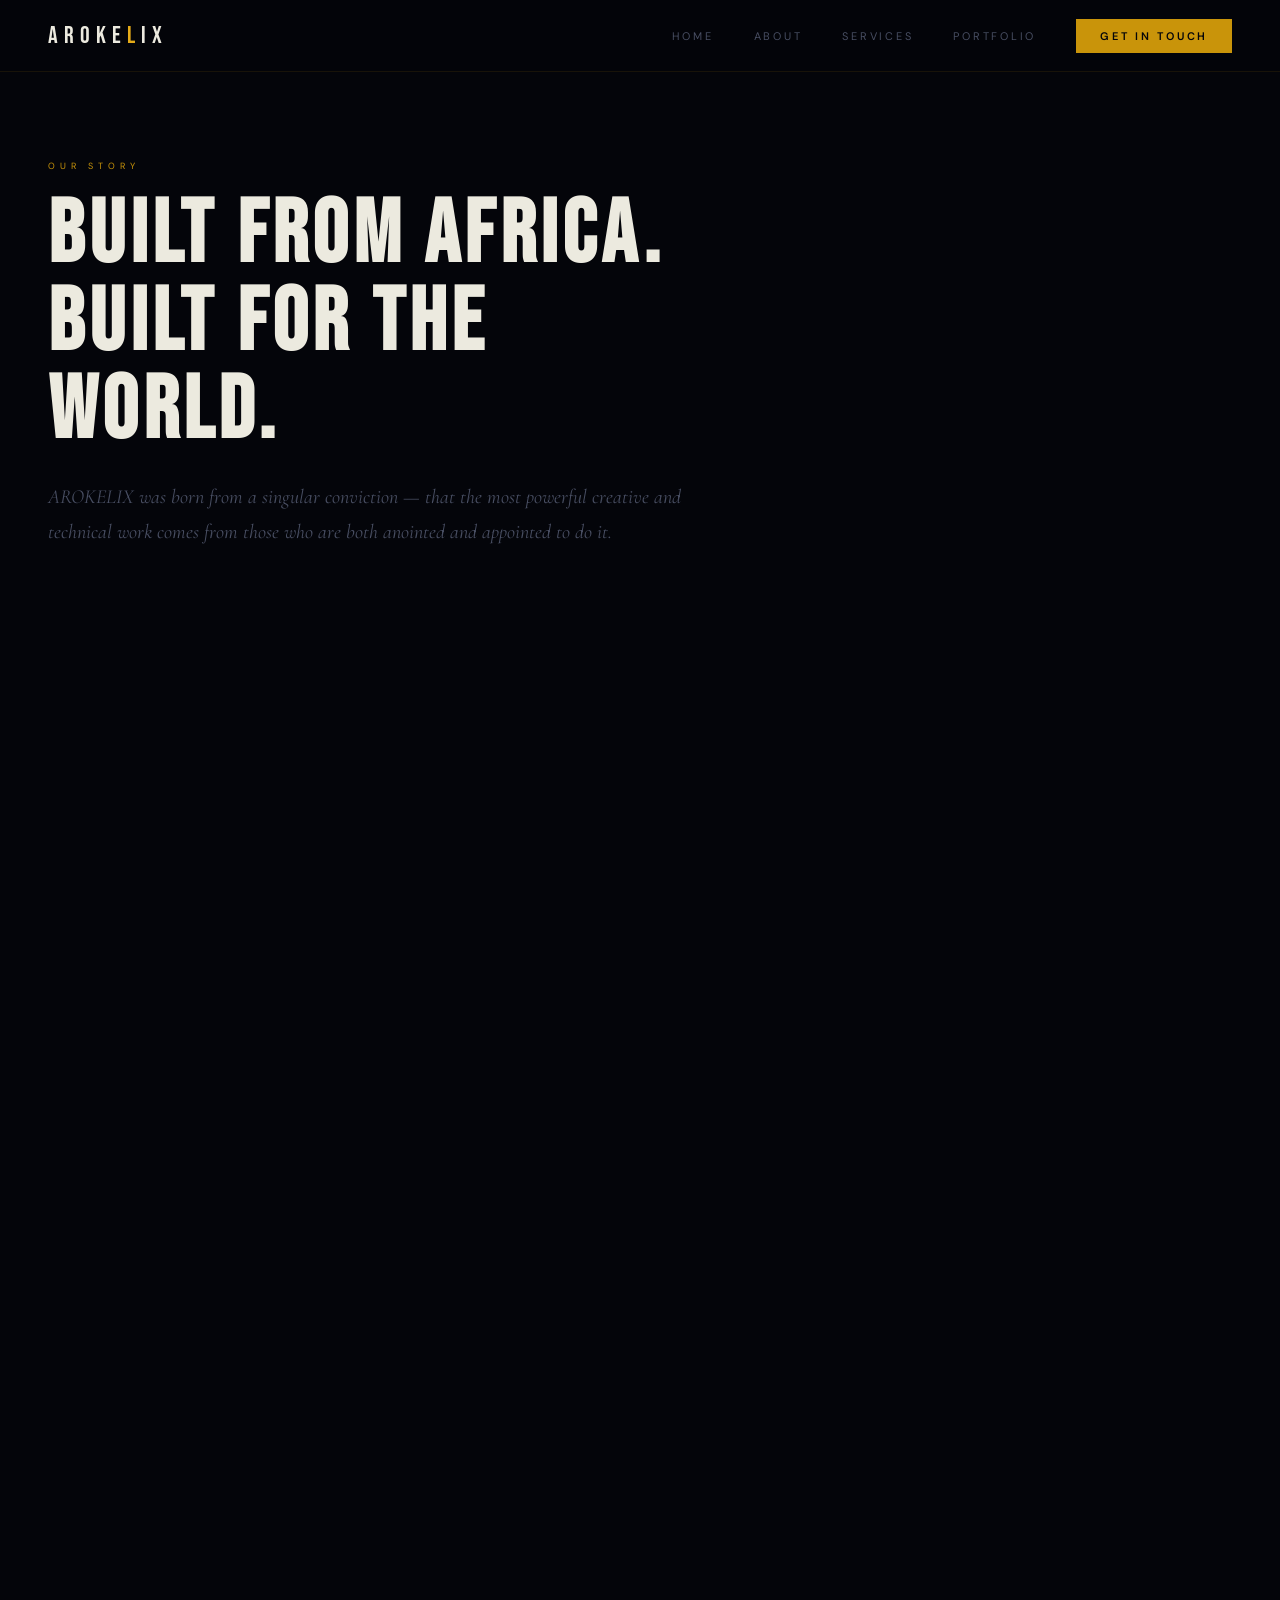
==== about.html @ 94a15448 "Complete website-all pages done" ====
<!DOCTYPE html>
<html lang="en">
<head>
    <meta charset="UTF-8">
    <meta name="viewport" content="width=device-width, initial-scale=1.0">
    <title>About — AROKELIX</title>
    <link href="https://fonts.googleapis.com/css2?family=Bebas+Neue&family=Cormorant+Garamond:ital,wght@0,300;1,300&family=DM+Sans:wght@300;400;500;600&display=swap" rel="stylesheet">
    <link rel="stylesheet" href="css/style.css">
</head>
<body>

    <!-- MOBILE MENU -->
    <div class="mobile-menu" id="mobileMenu">
        <a href="index.html">Home</a>
        <a href="about.html">About</a>
        <a href="services.html">Services</a>
        <a href="portfolio.html">Portfolio</a>
        <a href="contact.html">Contact</a>
    </div>

    <!-- NAV -->
    <nav id="nav">
        <a href="index.html" class="nav-logo">
            AROKE<span class="gold">L</span>IX
        </a>
        <div class="nav-links">
            <a href="index.html">Home</a>
            <a href="about.html">About</a>
            <a href="services.html">Services</a>
            <a href="portfolio.html">Portfolio</a>
            <a href="contact.html" class="nav-cta">Get In Touch</a>
        </div>
        <div class="hamburger" id="hamburger">
            <span></span>
            <span></span>
            <span></span>
        </div>
    </nav>

    <!-- PAGE HERO -->
    <section class="page-hero">
        <p class="hero-eyebrow">Our Story</p>
        <h1 class="page-title">Built From Africa.<br>Built For The World.</h1>
        <p class="page-intro">AROKELIX was born from a singular conviction — that the most powerful creative and technical work comes from those who are both anointed and appointed to do it.</p>
    </section>

    <!-- FOUNDER -->
    <section class="founder reveal">
        <div class="founder-content">
            <p class="section-eyebrow">Founder & Creative Director</p>
            <h2 class="founder-name">Aron Muiyionko</h2>
            <p class="founder-title">Design · Development · Marketing · Strategy</p>
            <p class="founder-bio">A Software Development graduate with a God-given vision to build a worldwide creative studio from Africa. Aron brings together design precision, technical depth, and marketing intelligence — a rare combination that gives AROKELIX its unfair advantage in every market.</p>
            <div class="founder-verse">"Separate Aaron and his sons from the Israelites, and anoint them so they may serve me as priests." — Exodus 28:1</div>
        </div>
    </section>

    <!-- BIBLICAL -->
    <section class="biblical reveal">
        <p class="section-eyebrow">The Name Behind The Brand</p>
        <h2 class="section-title">Every Syllable<br>Carries Scripture</h2>
        <div class="biblical-grid">
            <div class="biblical-block">
                <div class="bib-part">ARON</div>
                <div class="bib-root">Hebrew — Aaron · אַהֲרֹן</div>
                <p class="bib-meaning">High Priest of Israel. Brother of Moses. Mountain of strength, exalted, enlightened one. Numbers 17:8 · Exodus 28</p>
            </div>
            <div class="biblical-block">
                <div class="bib-part">EL</div>
                <div class="bib-root">Hebrew — Elohim · אֱלֹהִים</div>
                <p class="bib-meaning">God Almighty. The first name of God in all Scripture. Appears 2,570 times. Genesis 1:1</p>
            </div>
            <div class="biblical-block">
                <div class="bib-part">IX</div>
                <div class="bib-root">Latin Royal Suffix</div>
                <p class="bib-meaning">Sovereign mastery and divine completion. The mark of kings and commanders. Galatians 5:22</p>
            </div>
        </div>
    </section>

    <!-- FOOTER -->
    <footer class="reveal">
        <div class="footer-inner">
            <div class="footer-brand">
                <div class="footer-logo">AROKE<span class="gold">L</span>IX</div>
                <p class="footer-tagline">Anointed to Build. Appointed to Lead.</p>
                <p class="footer-verse">✦ Exodus 28:1 · Genesis 1:1</p>
            </div>
            <div class="footer-col">
                <h4>Pages</h4>
                <a href="index.html">Home</a>
                <a href="about.html">About</a>
                <a href="services.html">Services</a>
                <a href="portfolio.html">Portfolio</a>
                <a href="contact.html">Contact</a>
            </div>
            <div class="footer-col">
                <h4>Services</h4>
                <a href="services.html">Brand Identity</a>
                <a href="services.html">Web Development</a>
                <a href="services.html">Social Media</a>
                <a href="services.html">Marketing</a>
            </div>
            <div class="footer-col">
                <h4>Connect</h4>
                <a href="#">LinkedIn</a>
                <a href="#">Instagram</a>
                <a href="#">Twitter / X</a>
                <a href="contact.html">hello@arokelix.com</a>
            </div>
        </div>
        <div class="footer-bottom">
            <div class="footer-copy">© 2025 AROKELIX. All rights reserved.</div>
            <div class="footer-links">
                <a href="privacy.html">Privacy Policy</a>
                <a href="terms.html">Terms & Conditions</a>
            </div>
        </div>
    </footer>

    <script src="js/main.js"></script>
</body>
</html>
---- css/style.css ----
/* ── RESET ── */
*, *::before, *::after {
    box-sizing: border-box;
    margin: 0;
    padding: 0;
}

/* ── AROKELIX BRAND COLOURS ── */
:root {
    --void:    #04050A;
    --deep:    #080B14;
    --panel:   #101525;
    --gold:    #C9940A;
    --gold2:   #E5AB18;
    --ivory:   #ECEADF;
    --muted:   #484E62;
    --light-bg: #F5F2EC;
    --border-d: rgba(255,255,255,0.06);

--light-surface: #EDEAE2;
    --dark-text: #0C1020;
    --muted-light: #7A7060;}

/* ── BASE ── */
html {
    scroll-behavior: smooth;
}

body {
    background: var(--void);
    color: var(--ivory);
    font-family: 'DM Sans', sans-serif;
    overflow-x: hidden;
}

/* ── GOLD ACCENT ── */
.gold {
    color: var(--gold2);
}

/* ── NAVIGATION ── */
nav {
    position: fixed;
    top: 0;
    left: 0;
    right: 0;
    z-index: 100;
    height: 72px;
    display: flex;
    align-items: center;
    justify-content: space-between;
    padding: 0 48px;
    background: rgba(4,5,10,0.92);
    backdrop-filter: blur(20px);
    border-bottom: 1px solid rgba(201,148,10,0.1);
}

.nav-logo {
    font-family: 'Bebas Neue', sans-serif;
    font-size: 24px;
    letter-spacing: 0.25em;
    color: var(--ivory);
    text-decoration: none;
}

.nav-links {
    display: flex;
    align-items: center;
    gap: 40px;
}

.nav-links a {
    font-size: 11px;
    letter-spacing: 0.25em;
    text-transform: uppercase;
    color: var(--muted);
    text-decoration: none;
    transition: color 0.3s;
}

.nav-links a:hover {
    color: var(--ivory);
}

.nav-cta {
    background: var(--gold) !important;
    color: var(--void) !important;
    padding: 10px 24px;
    font-weight: 600 !important;
}

/* ── HERO ── */
.hero {
    min-height: 100vh;
    background: var(--void);
    display: flex;
    align-items: center;
    justify-content: center;
    text-align: center;
    padding: 120px 48px 80px;
}

.hero-content {
    display: flex;
    flex-direction: column;
    align-items: center;
    gap: 0;
}

.hero-eyebrow {
    font-size: 9px;
    letter-spacing: 0.55em;
    text-transform: uppercase;
    color: var(--gold);
    margin-bottom: 20px;
}

.hero-title {
    font-family: 'Bebas Neue', sans-serif;
    font-size: clamp(64px, 14vw, 120px);
    letter-spacing: 0.15em;
    color: var(--ivory);
    line-height: 1;
    margin-bottom: 24px;
}

.hero-tagline {
    font-family: 'Cormorant Garamond', serif;
    font-style: italic;
    font-weight: 300;
    font-size: clamp(18px, 2.5vw, 24px);
    color: var(--muted);
    margin-bottom: 48px;
}

.hero-buttons {
    display: flex;
    gap: 16px;
}

.btn-primary {
    background: var(--gold);
    color: var(--void);
    padding: 16px 40px;
    font-family: 'Bebas Neue', sans-serif;
    font-size: 14px;
    letter-spacing: 0.2em;
    text-decoration: none;
    text-transform: uppercase;
    transition: all 0.3s;
}

.btn-primary:hover {
    background: var(--gold2);
    transform: translateY(-2px);
}

.btn-secondary {
    background: transparent;
    color: var(--ivory);
    padding: 16px 40px;
    font-family: 'Bebas Neue', sans-serif;
    font-size: 14px;
    letter-spacing: 0.2em;
    text-decoration: none;
    text-transform: uppercase;
    border: 1px solid rgba(255,255,255,0.2);
    transition: all 0.3s;
}

.btn-secondary:hover {
    border-color: var(--gold);
    color: var(--gold);
}

/* ── MARQUEE STRIP ── */
.marquee-strip {
    background: var(--gold);
    padding: 14px 0;
    overflow: hidden;
    white-space: nowrap;
}

.marquee-inner {
    display: inline-flex;
    gap: 32px;
    animation: marquee 20s linear infinite;
    font-family: 'Bebas Neue', sans-serif;
    font-size: 14px;
    letter-spacing: 0.2em;
    color: var(--void);
    padding: 0 32px;
}

@keyframes marquee {
    from { transform: translateX(0); }
    to   { transform: translateX(-50%); }
}

/* ── SERVICES SECTION ── */
.services {
    background: var(--light-bg);
    padding: 100px 48px;
}

.services-header {
    text-align: center;
    margin-bottom: 64px;
}

.section-eyebrow {
    font-size: 9px;
    letter-spacing: 0.5em;
    text-transform: uppercase;
    color: var(--gold);
    margin-bottom: 16px;
}

.section-title {
    font-family: 'Bebas Neue', sans-serif;
    font-size: clamp(36px, 6vw, 64px);
    letter-spacing: 0.05em;
    color: var(--dark-text);
    line-height: 1;
    margin-bottom: 16px;
}

.section-desc {
    font-size: 15px;
    color: var(--muted-light);
    max-width: 480px;
    margin: 0 auto;
    line-height: 1.75;
}

.services-grid {
    display: grid;
    grid-template-columns: repeat(3, 1fr);
    gap: 2px;
}

.service-card {
    background: var(--light-surface);
    padding: 48px 36px;
    border: 1px solid rgba(12,16,32,0.08);
    transition: all 0.4s ease;
}

.service-card:hover {
    background: white;
    transform: translateY(-4px);
    box-shadow: 0 20px 60px rgba(0,0,0,0.08);
}

.service-num {
    font-family: 'Bebas Neue', sans-serif;
    font-size: 44px;
    color: rgba(201,148,10,0.2);
    line-height: 1;
    margin-bottom: 16px;
}

.service-name {
    font-family: 'Bebas Neue', sans-serif;
    font-size: 20px;
    letter-spacing: 0.08em;
    color: var(--dark-text);
    margin-bottom: 12px;
}

.service-desc {
    font-size: 13px;
    color: var(--muted-light);
    line-height: 1.75;
}

/* ── STATS BAR ── */
.stats {
    background: var(--deep);
    padding: 100px 48px;
    border-top: 1px solid var(--border-d);
    border-bottom: 1px solid var(--border-d);
}

.stats-grid {
    display: grid;
    grid-template-columns: repeat(4, 1fr);
    gap: 2px;
    max-width: 900px;
    margin: 0 auto;
}

.stat-block {
    padding: 40px 32px;
    text-align: center;
    border: 1px solid var(--border-d);
    transition: background 0.3s;
}

.stat-block:hover {
    background: rgba(201,148,10,0.04);
}

.stat-num {
    font-family: 'Bebas Neue', sans-serif;
    font-size: clamp(40px, 6vw, 60px);
    color: var(--gold2);
    line-height: 1;
    margin-bottom: 10px;
}

.stat-label {
    font-size: 10px;
    letter-spacing: 0.3em;
    text-transform: uppercase;
    color: var(--muted);
}

/* ── FOOTER ── */
footer {
    background: var(--void);
    border-top: 1px solid rgba(201,148,10,0.1);
    padding: 60px 48px 40px;
}

.footer-inner {
    display: grid;
    grid-template-columns: 2fr 1fr 1fr 1fr;
    gap: 48px;
    margin-bottom: 60px;
}

.footer-logo {
    font-family: 'Bebas Neue', sans-serif;
    font-size: 24px;
    letter-spacing: 0.25em;
    color: var(--ivory);
    margin-bottom: 16px;
}

.footer-tagline {
    font-family: 'Cormorant Garamond', serif;
    font-style: italic;
    font-size: 14px;
    color: var(--muted);
    line-height: 1.6;
    margin-bottom: 10px;
}

.footer-verse {
    font-size: 10px;
    letter-spacing: 0.15em;
    color: var(--gold);
    opacity: 0.5;
}

.footer-col h4 {
    font-size: 9px;
    letter-spacing: 0.4em;
    text-transform: uppercase;
    color: var(--gold);
    margin-bottom: 20px;
    opacity: 0.8;
}

.footer-col a {
    display: block;
    font-size: 13px;
    color: var(--muted);
    text-decoration: none;
    margin-bottom: 10px;
    transition: color 0.3s;
}

.footer-col a:hover {
    color: var(--ivory);
}

.footer-bottom {
    display: flex;
    justify-content: space-between;
    align-items: center;
    border-top: 1px solid var(--border-d);
    padding-top: 28px;
}

.footer-copy {
    font-size: 11px;
    color: var(--muted);
}

.footer-links {
    display: flex;
    gap: 24px;
}

.footer-links a {
    font-size: 11px;
    color: var(--muted);
    text-decoration: none;
    transition: color 0.3s;
}

.footer-links a:hover {
    color: var(--gold);
}

/* ── RESPONSIVE ── */
@media (max-width: 768px) {
    nav {
        padding: 0 24px;
    }
    .nav-links {
        display: none;
    }
    .hero {
        padding: 120px 24px 80px;
    }
    .services {
        padding: 80px 24px;
    }
    .services-grid {
        grid-template-columns: 1fr;
    }
    .stats-grid {
        grid-template-columns: repeat(2, 1fr);
    }
    .footer-inner {
        grid-template-columns: 1fr;
        gap: 32px;
    }
    .footer-bottom {
        flex-direction: column;
        gap: 16px;
        text-align: center;
    }
}

/* ── NAV SCROLLED STATE ── */
nav.scrolled {
    height: 60px;
    background: rgba(4,5,10,0.98);
}

/* ── SCROLL REVEAL ── */
.reveal {
    opacity: 0;
    transform: translateY(28px);
    transition: opacity 0.8s ease, transform 0.8s ease;
}

.reveal.visible {
    opacity: 1;
    transform: translateY(0);
}

/* ── NAV SCROLLED ── */
nav.scrolled {
    height: 60px;
    background: rgba(4,5,10,0.98);
}

/* ── MOBILE MENU ── */
.mobile-menu {
    display: none;
    position: fixed;
    inset: 0;
    background: var(--void);
    z-index: 98;
    flex-direction: column;
    align-items: center;
    justify-content: center;
    gap: 32px;
}

.mobile-menu.open {
    display: flex;
}

.mobile-menu a {
    font-family: 'Bebas Neue', sans-serif;
    font-size: 36px;
    letter-spacing: 0.15em;
    color: var(--ivory);
    text-decoration: none;
    transition: color 0.3s;
}

.mobile-menu a:hover {
    color: var(--gold2);
}

/* ── HAMBURGER ── */
.hamburger {
    display: none;
    flex-direction: column;
    gap: 5px;
    cursor: pointer;
    padding: 4px;
}

.hamburger span {
    display: block;
    width: 24px;
    height: 1.5px;
    background: var(--ivory);
    transition: all 0.3s;
}

/* ── SCROLL REVEAL ── */
.reveal {
    opacity: 0;
    transform: translateY(28px);
    transition: opacity 0.8s ease, transform 0.8s ease;
}

.reveal.visible {
    opacity: 1;
    transform: translateY(0);
}

/* ── RESPONSIVE ── */
@media (max-width: 768px) {
    .nav-links {
        display: none;
    }
    .hamburger {
        display: flex;
    }
}

/* ── PAGE HERO ── */
.page-hero {
    background: var(--void);
    padding: 160px 48px 100px;
    max-width: 780px;
}

.page-title {
    font-family: 'Bebas Neue', sans-serif;
    font-size: clamp(48px, 8vw, 88px);
    color: var(--ivory);
    letter-spacing: 0.06em;
    line-height: 1;
    margin-bottom: 24px;
}

.page-intro {
    font-family: 'Cormorant Garamond', serif;
    font-style: italic;
    font-size: clamp(16px, 2vw, 20px);
    color: var(--muted);
    line-height: 1.75;
}

/* ── FOUNDER ── */
.founder {
    background: var(--light-bg);
    padding: 100px 48px;
}

.founder-name {
    font-family: 'Bebas Neue', sans-serif;
    font-size: clamp(36px, 5vw, 56px);
    letter-spacing: 0.06em;
    color: var(--dark-text);
    margin-bottom: 8px;
}

.founder-title {
    font-size: 11px;
    letter-spacing: 0.3em;
    text-transform: uppercase;
    color: var(--muted-light);
    margin-bottom: 24px;
}

.founder-bio {
    font-size: 15px;
    color: var(--muted-light);
    line-height: 1.8;
    max-width: 620px;
    margin-bottom: 24px;
}

.founder-verse {
    font-family: 'Cormorant Garamond', serif;
    font-style: italic;
    font-size: 16px;
    color: var(--dark-text);
    border-left: 2px solid var(--gold);
    padding-left: 20px;
    line-height: 1.65;
    max-width: 560px;
}

/* ── BIBLICAL ── */
.biblical {
    background: var(--deep);
    padding: 100px 48px;
    text-align: center;
}

.biblical-grid {
    display: grid;
    grid-template-columns: repeat(3, 1fr);
    gap: 2px;
    margin-top: 56px;
}

.biblical-block {
    padding: 40px 28px;
    border: 1px solid var(--border-d);
    transition: background 0.3s;
}

.biblical-block:hover {
    background: rgba(201,148,10,0.04);
}

.bib-part {
    font-family: 'Bebas Neue', sans-serif;
    font-size: 40px;
    letter-spacing: 0.1em;
    color: var(--gold2);
    margin-bottom: 10px;
}

.bib-root {
    font-size: 10px;
    letter-spacing: 0.25em;
    text-transform: uppercase;
    color: var(--gold);
    opacity: 0.7;
    margin-bottom: 12px;
}

.bib-meaning {
    font-size: 13px;
    color: var(--muted);
    line-height: 1.75;
}

/* ── CONTACT PAGE ── */
.contact-layout {
    display: grid;
    grid-template-columns: 1fr 1fr;
    min-height: 100vh;
}

.contact-left {
    background: var(--void);
    padding: 140px 60px 80px;
}

.contact-right {
    background: var(--light-bg);
    padding: 140px 60px 80px;
}

.form-title {
    font-family: 'Bebas Neue', sans-serif;
    font-size: 32px;
    letter-spacing: 0.08em;
    color: var(--dark-text);
    margin-bottom: 36px;
}

.contact-info {
    margin-top: 48px;
    display: flex;
    flex-direction: column;
    gap: 2px;
}

.info-block {
    padding: 20px 24px;
    border: 1px solid var(--border-d);
    transition: background 0.3s;
}

.info-block:hover {
    background: rgba(201,148,10,0.04);
}

.info-label {
    font-size: 9px;
    letter-spacing: 0.3em;
    text-transform: uppercase;
    color: var(--gold);
    margin-bottom: 6px;
    opacity: 0.8;
}

.info-value {
    font-size: 14px;
    color: var(--ivory);
}

.info-value a {
    color: var(--ivory);
    text-decoration: none;
    transition: color 0.3s;
}

.info-value a:hover {
    color: var(--gold);
}

.contact-form {
    display: flex;
    flex-direction: column;
    gap: 16px;
}

.form-group {
    display: flex;
    flex-direction: column;
    gap: 8px;
}

.form-label {
    font-size: 9px;
    letter-spacing: 0.3em;
    text-transform: uppercase;
    color: var(--gold);
    opacity: 0.8;
}

.form-input {
    background: white;
    border: 1px solid var(--border-l);
    padding: 14px 18px;
    font-family: 'DM Sans', sans-serif;
    font-size: 14px;
    color: var(--dark-text);
    outline: none;
    transition: border-color 0.3s;
    width: 100%;
}

.form-input:focus {
    border-color: var(--gold);
}

/* ── WHATSAPP BUTTON ── */
.whatsapp-btn {
    position: fixed;
    bottom: 32px;
    right: 32px;
    z-index: 1000;
    width: 56px;
    height: 56px;
    background: #25D366;
    border-radius: 50%;
    display: flex;
    align-items: center;
    justify-content: center;
    font-size: 24px;
    text-decoration: none;
    box-shadow: 0 4px 20px rgba(37,211,102,0.4);
    transition: transform 0.3s;
}

.whatsapp-btn:hover {
    transform: scale(1.1);
}

@media (max-width: 768px) {
    .contact-layout {
        grid-template-columns: 1fr;
    }
    .contact-left,
    .contact-right {
        padding: 120px 24px 60px;
    }
    .biblical-grid {
        grid-template-columns: 1fr;
    }
}
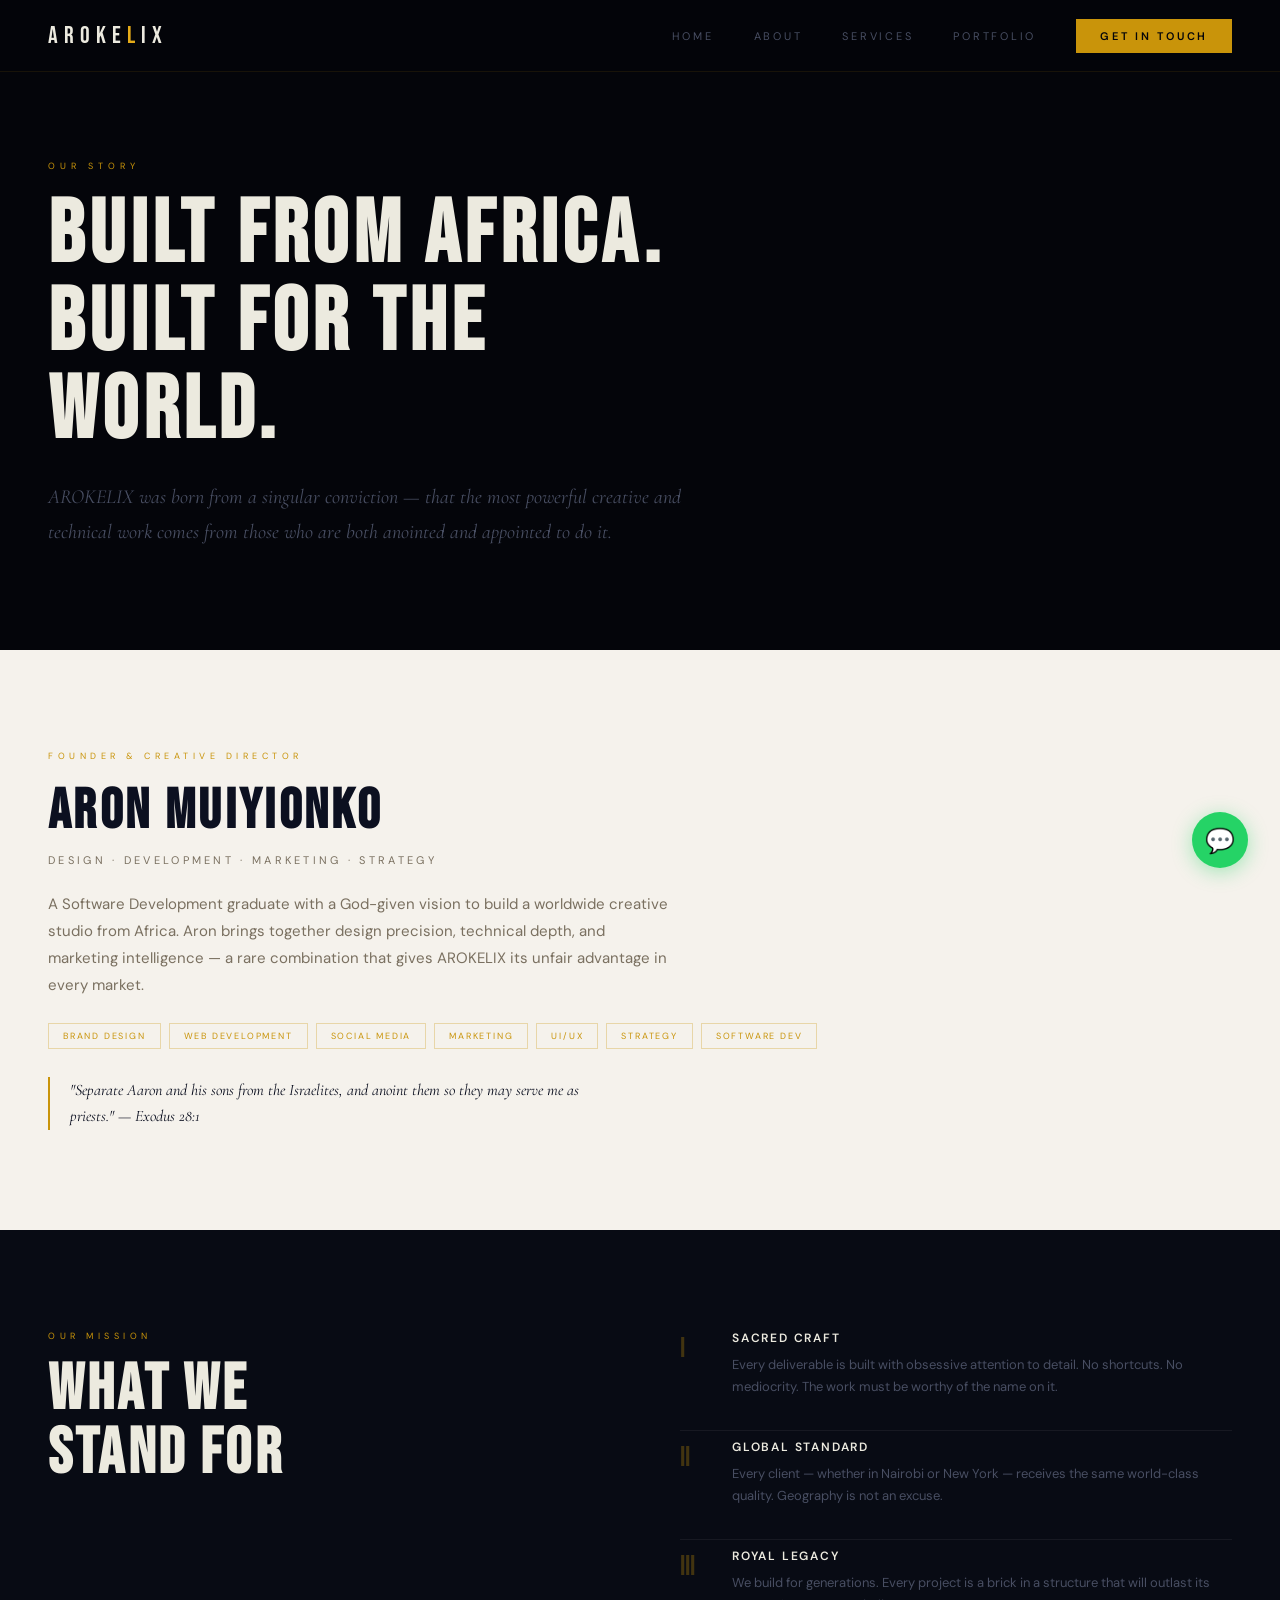
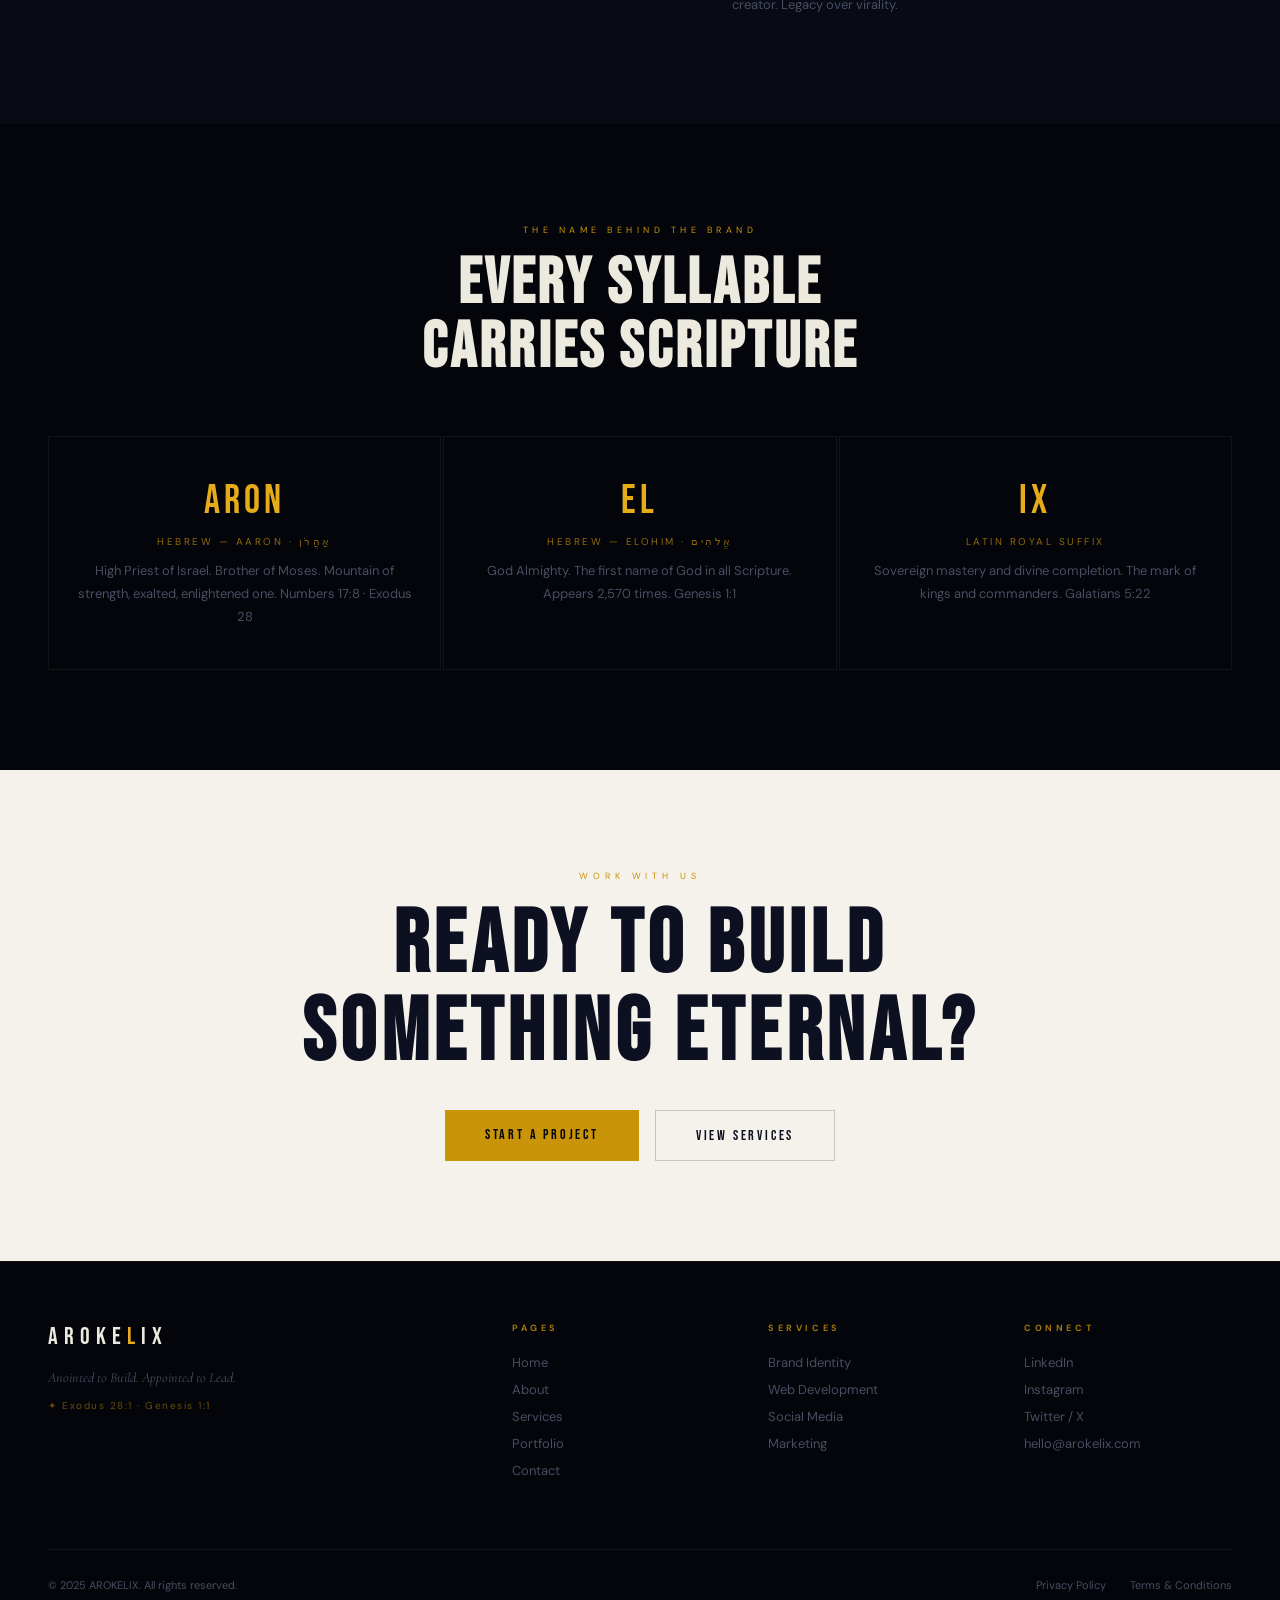
==== commit e8349183: "Added a mobile navigation and refactor founder section" ====
--- a/about.html
+++ b/about.html
@@ -9,7 +9,6 @@
 </head>
 <body>
 
-    <!-- MOBILE MENU -->
     <div class="mobile-menu" id="mobileMenu">
         <a href="index.html">Home</a>
         <a href="about.html">About</a>
@@ -18,7 +17,6 @@
         <a href="contact.html">Contact</a>
     </div>
 
-    <!-- NAV -->
     <nav id="nav">
         <a href="index.html" class="nav-logo">
             AROKE<span class="gold">L</span>IX
@@ -45,20 +43,62 @@
     </section>
 
     <!-- FOUNDER -->
-    <section class="founder reveal">
+    <section class="founder">
         <div class="founder-content">
             <p class="section-eyebrow">Founder & Creative Director</p>
             <h2 class="founder-name">Aron Muiyionko</h2>
             <p class="founder-title">Design · Development · Marketing · Strategy</p>
             <p class="founder-bio">A Software Development graduate with a God-given vision to build a worldwide creative studio from Africa. Aron brings together design precision, technical depth, and marketing intelligence — a rare combination that gives AROKELIX its unfair advantage in every market.</p>
+            <div class="founder-skills">
+                <span class="skill-tag">Brand Design</span>
+                <span class="skill-tag">Web Development</span>
+                <span class="skill-tag">Social Media</span>
+                <span class="skill-tag">Marketing</span>
+                <span class="skill-tag">UI/UX</span>
+                <span class="skill-tag">Strategy</span>
+                <span class="skill-tag">Software Dev</span>
+            </div>
             <div class="founder-verse">"Separate Aaron and his sons from the Israelites, and anoint them so they may serve me as priests." — Exodus 28:1</div>
         </div>
     </section>
 
+    <!-- MISSION -->
+    <section class="mission">
+        <div class="mission-inner">
+            <div class="mission-left">
+                <p class="section-eyebrow">Our Mission</p>
+                <h2 class="section-title" style="color:var(--ivory);">What We<br>Stand For</h2>
+            </div>
+            <div class="mission-right">
+                <div class="mission-item">
+                    <div class="mission-num">I</div>
+                    <div class="mission-text">
+                        <h4>Sacred Craft</h4>
+                        <p>Every deliverable is built with obsessive attention to detail. No shortcuts. No mediocrity. The work must be worthy of the name on it.</p>
+                    </div>
+                </div>
+                <div class="mission-item">
+                    <div class="mission-num">II</div>
+                    <div class="mission-text">
+                        <h4>Global Standard</h4>
+                        <p>Every client — whether in Nairobi or New York — receives the same world-class quality. Geography is not an excuse.</p>
+                    </div>
+                </div>
+                <div class="mission-item">
+                    <div class="mission-num">III</div>
+                    <div class="mission-text">
+                        <h4>Royal Legacy</h4>
+                        <p>We build for generations. Every project is a brick in a structure that will outlast its creator. Legacy over virality.</p>
+                    </div>
+                </div>
+            </div>
+        </div>
+    </section>
+
     <!-- BIBLICAL -->
-    <section class="biblical reveal">
+    <section class="biblical">
         <p class="section-eyebrow">The Name Behind The Brand</p>
-        <h2 class="section-title">Every Syllable<br>Carries Scripture</h2>
+        <h2 class="section-title" style="color:var(--ivory);margin-bottom:56px;">Every Syllable<br>Carries Scripture</h2>
         <div class="biblical-grid">
             <div class="biblical-block">
                 <div class="bib-part">ARON</div>
@@ -78,8 +118,18 @@
         </div>
     </section>
 
+    <!-- CTA -->
+    <section class="about-cta">
+        <p class="hero-eyebrow">Work With Us</p>
+        <h2 class="page-title" style="color:var(--dark-text);">Ready To Build<br>Something Eternal?</h2>
+        <div class="hero-buttons" style="justify-content:center;margin-top:32px;">
+            <a href="contact.html" class="btn-primary">Start a Project</a>
+            <a href="services.html" class="btn-dark">View Services</a>
+        </div>
+    </section>
+
     <!-- FOOTER -->
-    <footer class="reveal">
+    <footer>
         <div class="footer-inner">
             <div class="footer-brand">
                 <div class="footer-logo">AROKE<span class="gold">L</span>IX</div>
@@ -118,6 +168,9 @@
         </div>
     </footer>
 
+    <a href="https://wa.me/254XXXXXXXXX?text=Hi%20AROKELIX!"
+        class="whatsapp-btn" target="_blank">💬</a>
+
     <script src="js/main.js"></script>
 </body>
 </html>
--- a/css/style.css
+++ b/css/style.css
@@ -7,24 +7,23 @@
 
 /* ── AROKELIX BRAND COLOURS ── */
 :root {
-    --void:    #04050A;
-    --deep:    #080B14;
-    --panel:   #101525;
-    --gold:    #C9940A;
-    --gold2:   #E5AB18;
-    --ivory:   #ECEADF;
-    --muted:   #484E62;
-    --light-bg: #F5F2EC;
-    --border-d: rgba(255,255,255,0.06);
-
---light-surface: #EDEAE2;
-    --dark-text: #0C1020;
-    --muted-light: #7A7060;}
+    --void:         #04050A;
+    --deep:         #080B14;
+    --panel:        #101525;
+    --gold:         #C9940A;
+    --gold2:        #E5AB18;
+    --ivory:        #ECEADF;
+    --muted:        #484E62;
+    --light-bg:     #F5F2EC;
+    --light-surface:#EDEAE2;
+    --dark-text:    #0C1020;
+    --muted-light:  #7A7060;
+    --border-d:     rgba(255,255,255,0.06);
+    --border-l:     rgba(12,16,32,0.08);
+}
 
 /* ── BASE ── */
-html {
-    scroll-behavior: smooth;
-}
+html { scroll-behavior: smooth; }
 
 body {
     background: var(--void);
@@ -33,432 +32,7 @@
     overflow-x: hidden;
 }
 
-/* ── GOLD ACCENT ── */
-.gold {
-    color: var(--gold2);
-}
-
-/* ── NAVIGATION ── */
-nav {
-    position: fixed;
-    top: 0;
-    left: 0;
-    right: 0;
-    z-index: 100;
-    height: 72px;
-    display: flex;
-    align-items: center;
-    justify-content: space-between;
-    padding: 0 48px;
-    background: rgba(4,5,10,0.92);
-    backdrop-filter: blur(20px);
-    border-bottom: 1px solid rgba(201,148,10,0.1);
-}
-
-.nav-logo {
-    font-family: 'Bebas Neue', sans-serif;
-    font-size: 24px;
-    letter-spacing: 0.25em;
-    color: var(--ivory);
-    text-decoration: none;
-}
-
-.nav-links {
-    display: flex;
-    align-items: center;
-    gap: 40px;
-}
-
-.nav-links a {
-    font-size: 11px;
-    letter-spacing: 0.25em;
-    text-transform: uppercase;
-    color: var(--muted);
-    text-decoration: none;
-    transition: color 0.3s;
-}
-
-.nav-links a:hover {
-    color: var(--ivory);
-}
-
-.nav-cta {
-    background: var(--gold) !important;
-    color: var(--void) !important;
-    padding: 10px 24px;
-    font-weight: 600 !important;
-}
-
-/* ── HERO ── */
-.hero {
-    min-height: 100vh;
-    background: var(--void);
-    display: flex;
-    align-items: center;
-    justify-content: center;
-    text-align: center;
-    padding: 120px 48px 80px;
-}
-
-.hero-content {
-    display: flex;
-    flex-direction: column;
-    align-items: center;
-    gap: 0;
-}
-
-.hero-eyebrow {
-    font-size: 9px;
-    letter-spacing: 0.55em;
-    text-transform: uppercase;
-    color: var(--gold);
-    margin-bottom: 20px;
-}
-
-.hero-title {
-    font-family: 'Bebas Neue', sans-serif;
-    font-size: clamp(64px, 14vw, 120px);
-    letter-spacing: 0.15em;
-    color: var(--ivory);
-    line-height: 1;
-    margin-bottom: 24px;
-}
-
-.hero-tagline {
-    font-family: 'Cormorant Garamond', serif;
-    font-style: italic;
-    font-weight: 300;
-    font-size: clamp(18px, 2.5vw, 24px);
-    color: var(--muted);
-    margin-bottom: 48px;
-}
-
-.hero-buttons {
-    display: flex;
-    gap: 16px;
-}
-
-.btn-primary {
-    background: var(--gold);
-    color: var(--void);
-    padding: 16px 40px;
-    font-family: 'Bebas Neue', sans-serif;
-    font-size: 14px;
-    letter-spacing: 0.2em;
-    text-decoration: none;
-    text-transform: uppercase;
-    transition: all 0.3s;
-}
-
-.btn-primary:hover {
-    background: var(--gold2);
-    transform: translateY(-2px);
-}
-
-.btn-secondary {
-    background: transparent;
-    color: var(--ivory);
-    padding: 16px 40px;
-    font-family: 'Bebas Neue', sans-serif;
-    font-size: 14px;
-    letter-spacing: 0.2em;
-    text-decoration: none;
-    text-transform: uppercase;
-    border: 1px solid rgba(255,255,255,0.2);
-    transition: all 0.3s;
-}
-
-.btn-secondary:hover {
-    border-color: var(--gold);
-    color: var(--gold);
-}
-
-/* ── MARQUEE STRIP ── */
-.marquee-strip {
-    background: var(--gold);
-    padding: 14px 0;
-    overflow: hidden;
-    white-space: nowrap;
-}
-
-.marquee-inner {
-    display: inline-flex;
-    gap: 32px;
-    animation: marquee 20s linear infinite;
-    font-family: 'Bebas Neue', sans-serif;
-    font-size: 14px;
-    letter-spacing: 0.2em;
-    color: var(--void);
-    padding: 0 32px;
-}
-
-@keyframes marquee {
-    from { transform: translateX(0); }
-    to   { transform: translateX(-50%); }
-}
-
-/* ── SERVICES SECTION ── */
-.services {
-    background: var(--light-bg);
-    padding: 100px 48px;
-}
-
-.services-header {
-    text-align: center;
-    margin-bottom: 64px;
-}
-
-.section-eyebrow {
-    font-size: 9px;
-    letter-spacing: 0.5em;
-    text-transform: uppercase;
-    color: var(--gold);
-    margin-bottom: 16px;
-}
-
-.section-title {
-    font-family: 'Bebas Neue', sans-serif;
-    font-size: clamp(36px, 6vw, 64px);
-    letter-spacing: 0.05em;
-    color: var(--dark-text);
-    line-height: 1;
-    margin-bottom: 16px;
-}
-
-.section-desc {
-    font-size: 15px;
-    color: var(--muted-light);
-    max-width: 480px;
-    margin: 0 auto;
-    line-height: 1.75;
-}
-
-.services-grid {
-    display: grid;
-    grid-template-columns: repeat(3, 1fr);
-    gap: 2px;
-}
-
-.service-card {
-    background: var(--light-surface);
-    padding: 48px 36px;
-    border: 1px solid rgba(12,16,32,0.08);
-    transition: all 0.4s ease;
-}
-
-.service-card:hover {
-    background: white;
-    transform: translateY(-4px);
-    box-shadow: 0 20px 60px rgba(0,0,0,0.08);
-}
-
-.service-num {
-    font-family: 'Bebas Neue', sans-serif;
-    font-size: 44px;
-    color: rgba(201,148,10,0.2);
-    line-height: 1;
-    margin-bottom: 16px;
-}
-
-.service-name {
-    font-family: 'Bebas Neue', sans-serif;
-    font-size: 20px;
-    letter-spacing: 0.08em;
-    color: var(--dark-text);
-    margin-bottom: 12px;
-}
-
-.service-desc {
-    font-size: 13px;
-    color: var(--muted-light);
-    line-height: 1.75;
-}
-
-/* ── STATS BAR ── */
-.stats {
-    background: var(--deep);
-    padding: 100px 48px;
-    border-top: 1px solid var(--border-d);
-    border-bottom: 1px solid var(--border-d);
-}
-
-.stats-grid {
-    display: grid;
-    grid-template-columns: repeat(4, 1fr);
-    gap: 2px;
-    max-width: 900px;
-    margin: 0 auto;
-}
-
-.stat-block {
-    padding: 40px 32px;
-    text-align: center;
-    border: 1px solid var(--border-d);
-    transition: background 0.3s;
-}
-
-.stat-block:hover {
-    background: rgba(201,148,10,0.04);
-}
-
-.stat-num {
-    font-family: 'Bebas Neue', sans-serif;
-    font-size: clamp(40px, 6vw, 60px);
-    color: var(--gold2);
-    line-height: 1;
-    margin-bottom: 10px;
-}
-
-.stat-label {
-    font-size: 10px;
-    letter-spacing: 0.3em;
-    text-transform: uppercase;
-    color: var(--muted);
-}
-
-/* ── FOOTER ── */
-footer {
-    background: var(--void);
-    border-top: 1px solid rgba(201,148,10,0.1);
-    padding: 60px 48px 40px;
-}
-
-.footer-inner {
-    display: grid;
-    grid-template-columns: 2fr 1fr 1fr 1fr;
-    gap: 48px;
-    margin-bottom: 60px;
-}
-
-.footer-logo {
-    font-family: 'Bebas Neue', sans-serif;
-    font-size: 24px;
-    letter-spacing: 0.25em;
-    color: var(--ivory);
-    margin-bottom: 16px;
-}
-
-.footer-tagline {
-    font-family: 'Cormorant Garamond', serif;
-    font-style: italic;
-    font-size: 14px;
-    color: var(--muted);
-    line-height: 1.6;
-    margin-bottom: 10px;
-}
-
-.footer-verse {
-    font-size: 10px;
-    letter-spacing: 0.15em;
-    color: var(--gold);
-    opacity: 0.5;
-}
-
-.footer-col h4 {
-    font-size: 9px;
-    letter-spacing: 0.4em;
-    text-transform: uppercase;
-    color: var(--gold);
-    margin-bottom: 20px;
-    opacity: 0.8;
-}
-
-.footer-col a {
-    display: block;
-    font-size: 13px;
-    color: var(--muted);
-    text-decoration: none;
-    margin-bottom: 10px;
-    transition: color 0.3s;
-}
-
-.footer-col a:hover {
-    color: var(--ivory);
-}
-
-.footer-bottom {
-    display: flex;
-    justify-content: space-between;
-    align-items: center;
-    border-top: 1px solid var(--border-d);
-    padding-top: 28px;
-}
-
-.footer-copy {
-    font-size: 11px;
-    color: var(--muted);
-}
-
-.footer-links {
-    display: flex;
-    gap: 24px;
-}
-
-.footer-links a {
-    font-size: 11px;
-    color: var(--muted);
-    text-decoration: none;
-    transition: color 0.3s;
-}
-
-.footer-links a:hover {
-    color: var(--gold);
-}
-
-/* ── RESPONSIVE ── */
-@media (max-width: 768px) {
-    nav {
-        padding: 0 24px;
-    }
-    .nav-links {
-        display: none;
-    }
-    .hero {
-        padding: 120px 24px 80px;
-    }
-    .services {
-        padding: 80px 24px;
-    }
-    .services-grid {
-        grid-template-columns: 1fr;
-    }
-    .stats-grid {
-        grid-template-columns: repeat(2, 1fr);
-    }
-    .footer-inner {
-        grid-template-columns: 1fr;
-        gap: 32px;
-    }
-    .footer-bottom {
-        flex-direction: column;
-        gap: 16px;
-        text-align: center;
-    }
-}
-
-/* ── NAV SCROLLED STATE ── */
-nav.scrolled {
-    height: 60px;
-    background: rgba(4,5,10,0.98);
-}
-
-/* ── SCROLL REVEAL ── */
-.reveal {
-    opacity: 0;
-    transform: translateY(28px);
-    transition: opacity 0.8s ease, transform 0.8s ease;
-}
-
-.reveal.visible {
-    opacity: 1;
-    transform: translateY(0);
-}
-
-/* ── NAV SCROLLED ── */
-nav.scrolled {
-    height: 60px;
-    background: rgba(4,5,10,0.98);
-}
+.gold { color: var(--gold2); }
 
 /* ── MOBILE MENU ── */
 .mobile-menu {
@@ -472,11 +46,7 @@
     justify-content: center;
     gap: 32px;
 }
-
-.mobile-menu.open {
-    display: flex;
-}
-
+.mobile-menu.open { display: flex; }
 .mobile-menu a {
     font-family: 'Bebas Neue', sans-serif;
     font-size: 36px;
@@ -485,12 +55,54 @@
     text-decoration: none;
     transition: color 0.3s;
 }
-
-.mobile-menu a:hover {
-    color: var(--gold2);
-}
-
-/* ── HAMBURGER ── */
+.mobile-menu a:hover { color: var(--gold2); }
+
+/* ── NAVIGATION ── */
+nav {
+    position: fixed;
+    top: 0; left: 0; right: 0;
+    z-index: 100;
+    height: 72px;
+    display: flex;
+    align-items: center;
+    justify-content: space-between;
+    padding: 0 48px;
+    background: rgba(4,5,10,0.92);
+    backdrop-filter: blur(20px);
+    border-bottom: 1px solid rgba(201,148,10,0.1);
+    transition: height 0.3s;
+}
+nav.scrolled {
+    height: 60px;
+    background: rgba(4,5,10,0.98);
+}
+.nav-logo {
+    font-family: 'Bebas Neue', sans-serif;
+    font-size: 24px;
+    letter-spacing: 0.25em;
+    color: var(--ivory);
+    text-decoration: none;
+}
+.nav-links {
+    display: flex;
+    align-items: center;
+    gap: 40px;
+}
+.nav-links a {
+    font-size: 11px;
+    letter-spacing: 0.25em;
+    text-transform: uppercase;
+    color: var(--muted);
+    text-decoration: none;
+    transition: color 0.3s;
+}
+.nav-links a:hover { color: var(--ivory); }
+.nav-cta {
+    background: var(--gold) !important;
+    color: var(--void) !important;
+    padding: 10px 24px;
+    font-weight: 600 !important;
+}
 .hamburger {
     display: none;
     flex-direction: column;
@@ -498,14 +110,309 @@
     cursor: pointer;
     padding: 4px;
 }
-
 .hamburger span {
     display: block;
     width: 24px;
     height: 1.5px;
     background: var(--ivory);
+}
+
+/* ── HERO ── */
+.hero {
+    min-height: 100vh;
+    background: var(--void);
+    display: flex;
+    align-items: center;
+    justify-content: center;
+    text-align: center;
+    padding: 120px 48px 80px;
+}
+.hero-content {
+    display: flex;
+    flex-direction: column;
+    align-items: center;
+}
+.hero-eyebrow {
+    font-size: 9px;
+    letter-spacing: 0.55em;
+    text-transform: uppercase;
+    color: var(--gold);
+    margin-bottom: 20px;
+}
+.hero-title {
+    font-family: 'Bebas Neue', sans-serif;
+    font-size: clamp(64px, 14vw, 120px);
+    letter-spacing: 0.15em;
+    color: var(--ivory);
+    line-height: 1;
+    margin-bottom: 24px;
+}
+.hero-tagline {
+    font-family: 'Cormorant Garamond', serif;
+    font-style: italic;
+    font-weight: 300;
+    font-size: clamp(18px, 2.5vw, 24px);
+    color: var(--muted);
+    margin-bottom: 48px;
+}
+.hero-buttons {
+    display: flex;
+    gap: 16px;
+    flex-wrap: wrap;
+    justify-content: center;
+}
+.btn-primary {
+    background: var(--gold);
+    color: var(--void);
+    padding: 16px 40px;
+    font-family: 'Bebas Neue', sans-serif;
+    font-size: 14px;
+    letter-spacing: 0.2em;
+    text-decoration: none;
+    text-transform: uppercase;
     transition: all 0.3s;
-}
+    display: inline-block;
+}
+.btn-primary:hover {
+    background: var(--gold2);
+    transform: translateY(-2px);
+}
+.btn-secondary {
+    background: transparent;
+    color: var(--ivory);
+    padding: 16px 40px;
+    font-family: 'Bebas Neue', sans-serif;
+    font-size: 14px;
+    letter-spacing: 0.2em;
+    text-decoration: none;
+    text-transform: uppercase;
+    border: 1px solid rgba(255,255,255,0.2);
+    transition: all 0.3s;
+    display: inline-block;
+}
+.btn-secondary:hover {
+    border-color: var(--gold);
+    color: var(--gold);
+}
+
+/* ── MARQUEE ── */
+.marquee-strip {
+    background: var(--gold);
+    padding: 14px 0;
+    overflow: hidden;
+    white-space: nowrap;
+}
+.marquee-inner {
+    display: inline-flex;
+    gap: 32px;
+    animation: marquee 20s linear infinite;
+    font-family: 'Bebas Neue', sans-serif;
+    font-size: 14px;
+    letter-spacing: 0.2em;
+    color: var(--void);
+    padding: 0 32px;
+}
+@keyframes marquee {
+    from { transform: translateX(0); }
+    to   { transform: translateX(-50%); }
+}
+
+/* ── SERVICES ── */
+.services {
+    background: var(--light-bg);
+    padding: 100px 48px;
+}
+.services-header {
+    text-align: center;
+    margin-bottom: 64px;
+}
+.section-eyebrow {
+    font-size: 9px;
+    letter-spacing: 0.5em;
+    text-transform: uppercase;
+    color: var(--gold);
+    margin-bottom: 16px;
+}
+.section-title {
+    font-family: 'Bebas Neue', sans-serif;
+    font-size: clamp(36px, 6vw, 64px);
+    letter-spacing: 0.05em;
+    color: var(--dark-text);
+    line-height: 1;
+    margin-bottom: 16px;
+}
+.section-desc {
+    font-size: 15px;
+    color: var(--muted-light);
+    max-width: 480px;
+    margin: 0 auto;
+    line-height: 1.75;
+}
+.services-grid {
+    display: grid;
+    grid-template-columns: repeat(3, 1fr);
+    gap: 2px;
+}
+.service-card {
+    background: var(--light-surface);
+    padding: 48px 36px;
+    border: 1px solid rgba(12,16,32,0.08);
+    transition: all 0.4s ease;
+}
+.service-card:hover {
+    background: white;
+    transform: translateY(-4px);
+    box-shadow: 0 20px 60px rgba(0,0,0,0.08);
+}
+.service-num {
+    font-family: 'Bebas Neue', sans-serif;
+    font-size: 44px;
+    color: rgba(201,148,10,0.2);
+    line-height: 1;
+    margin-bottom: 16px;
+}
+.service-name {
+    font-family: 'Bebas Neue', sans-serif;
+    font-size: 20px;
+    letter-spacing: 0.08em;
+    color: var(--dark-text);
+    margin-bottom: 12px;
+}
+.service-desc {
+    font-size: 13px;
+    color: var(--muted-light);
+    line-height: 1.75;
+}
+
+/* ── STATS ── */
+.stats {
+    background: var(--deep);
+    padding: 100px 48px;
+    border-top: 1px solid var(--border-d);
+    border-bottom: 1px solid var(--border-d);
+}
+.stats-grid {
+    display: grid;
+    grid-template-columns: repeat(4, 1fr);
+    gap: 2px;
+    max-width: 900px;
+    margin: 0 auto;
+}
+.stat-block {
+    padding: 40px 32px;
+    text-align: center;
+    border: 1px solid var(--border-d);
+    transition: background 0.3s;
+}
+.stat-block:hover {
+    background: rgba(201,148,10,0.04);
+}
+.stat-num {
+    font-family: 'Bebas Neue', sans-serif;
+    font-size: clamp(40px, 6vw, 60px);
+    color: var(--gold2);
+    line-height: 1;
+    margin-bottom: 10px;
+}
+.stat-label {
+    font-size: 10px;
+    letter-spacing: 0.3em;
+    text-transform: uppercase;
+    color: var(--muted);
+}
+
+/* ── FOOTER ── */
+footer {
+    background: var(--void);
+    border-top: 1px solid rgba(201,148,10,0.1);
+    padding: 60px 48px 40px;
+}
+.footer-inner {
+    display: grid;
+    grid-template-columns: 2fr 1fr 1fr 1fr;
+    gap: 48px;
+    margin-bottom: 60px;
+}
+.footer-logo {
+    font-family: 'Bebas Neue', sans-serif;
+    font-size: 24px;
+    letter-spacing: 0.25em;
+    color: var(--ivory);
+    margin-bottom: 16px;
+}
+.footer-tagline {
+    font-family: 'Cormorant Garamond', serif;
+    font-style: italic;
+    font-size: 14px;
+    color: var(--muted);
+    line-height: 1.6;
+    margin-bottom: 10px;
+}
+.footer-verse {
+    font-size: 10px;
+    letter-spacing: 0.15em;
+    color: var(--gold);
+    opacity: 0.5;
+}
+.footer-col h4 {
+    font-size: 9px;
+    letter-spacing: 0.4em;
+    text-transform: uppercase;
+    color: var(--gold);
+    margin-bottom: 20px;
+    opacity: 0.8;
+}
+.footer-col a {
+    display: block;
+    font-size: 13px;
+    color: var(--muted);
+    text-decoration: none;
+    margin-bottom: 10px;
+    transition: color 0.3s;
+}
+.footer-col a:hover { color: var(--ivory); }
+.footer-bottom {
+    display: flex;
+    justify-content: space-between;
+    align-items: center;
+    border-top: 1px solid var(--border-d);
+    padding-top: 28px;
+}
+.footer-copy {
+    font-size: 11px;
+    color: var(--muted);
+}
+.footer-links {
+    display: flex;
+    gap: 24px;
+}
+.footer-links a {
+    font-size: 11px;
+    color: var(--muted);
+    text-decoration: none;
+    transition: color 0.3s;
+}
+.footer-links a:hover { color: var(--gold); }
+
+/* ── WHATSAPP ── */
+.whatsapp-btn {
+    position: fixed;
+    bottom: 32px;
+    right: 32px;
+    z-index: 1000;
+    width: 56px;
+    height: 56px;
+    background: #25D366;
+    border-radius: 50%;
+    display: flex;
+    align-items: center;
+    justify-content: center;
+    font-size: 24px;
+    text-decoration: none;
+    box-shadow: 0 4px 20px rgba(37,211,102,0.4);
+    transition: transform 0.3s;
+}
+.whatsapp-btn:hover { transform: scale(1.1); }
 
 /* ── SCROLL REVEAL ── */
 .reveal {
@@ -513,7 +420,6 @@
     transform: translateY(28px);
     transition: opacity 0.8s ease, transform 0.8s ease;
 }
-
 .reveal.visible {
     opacity: 1;
     transform: translateY(0);
@@ -521,12 +427,15 @@
 
 /* ── RESPONSIVE ── */
 @media (max-width: 768px) {
-    .nav-links {
-        display: none;
-    }
-    .hamburger {
-        display: flex;
-    }
+    nav { padding: 0 24px; }
+    .nav-links { display: none; }
+    .hamburger { display: flex; }
+    .hero { padding: 120px 24px 80px; }
+    .services { padding: 80px 24px; }
+    .services-grid { grid-template-columns: 1fr; }
+    .stats-grid { grid-template-columns: repeat(2, 1fr); }
+    .footer-inner { grid-template-columns: 1fr; gap: 32px; }
+    .footer-bottom { flex-direction: column; gap: 16px; text-align: center; }
 }
 
 /* ── PAGE HERO ── */
@@ -535,7 +444,6 @@
     padding: 160px 48px 100px;
     max-width: 780px;
 }
-
 .page-title {
     font-family: 'Bebas Neue', sans-serif;
     font-size: clamp(48px, 8vw, 88px);
@@ -544,7 +452,6 @@
     line-height: 1;
     margin-bottom: 24px;
 }
-
 .page-intro {
     font-family: 'Cormorant Garamond', serif;
     font-style: italic;
@@ -558,15 +465,14 @@
     background: var(--light-bg);
     padding: 100px 48px;
 }
-
 .founder-name {
     font-family: 'Bebas Neue', sans-serif;
     font-size: clamp(36px, 5vw, 56px);
     letter-spacing: 0.06em;
     color: var(--dark-text);
     margin-bottom: 8px;
-}
-
+    margin-top: 12px;
+}
 .founder-title {
     font-size: 11px;
     letter-spacing: 0.3em;
@@ -574,7 +480,6 @@
     color: var(--muted-light);
     margin-bottom: 24px;
 }
-
 .founder-bio {
     font-size: 15px;
     color: var(--muted-light);
@@ -582,7 +487,20 @@
     max-width: 620px;
     margin-bottom: 24px;
 }
-
+.founder-skills {
+    display: flex;
+    flex-wrap: wrap;
+    gap: 8px;
+    margin-bottom: 28px;
+}
+.skill-tag {
+    font-size: 9px;
+    letter-spacing: 0.2em;
+    text-transform: uppercase;
+    color: var(--gold);
+    border: 1px solid rgba(201,148,10,0.3);
+    padding: 6px 14px;
+}
 .founder-verse {
     font-family: 'Cormorant Garamond', serif;
     font-style: italic;
@@ -594,30 +512,68 @@
     max-width: 560px;
 }
 
+/* ── MISSION ── */
+.mission {
+    background: var(--deep);
+    padding: 100px 48px;
+}
+.mission-inner {
+    display: grid;
+    grid-template-columns: 1fr 1fr;
+    gap: 80px;
+    align-items: start;
+}
+.mission-item {
+    display: flex;
+    gap: 20px;
+    padding-bottom: 32px;
+    border-bottom: 1px solid var(--border-d);
+    margin-bottom: 8px;
+}
+.mission-item:last-child {
+    border-bottom: none;
+    padding-bottom: 0;
+}
+.mission-num {
+    font-family: 'Bebas Neue', sans-serif;
+    font-size: 28px;
+    color: rgba(201,148,10,0.3);
+    min-width: 32px;
+    padding-top: 2px;
+}
+.mission-text h4 {
+    font-size: 12px;
+    font-weight: 600;
+    letter-spacing: 0.15em;
+    text-transform: uppercase;
+    color: var(--ivory);
+    margin-bottom: 8px;
+}
+.mission-text p {
+    font-size: 13px;
+    color: var(--muted);
+    line-height: 1.7;
+}
+
 /* ── BIBLICAL ── */
 .biblical {
-    background: var(--deep);
+    background: var(--void);
     padding: 100px 48px;
     text-align: center;
 }
-
 .biblical-grid {
     display: grid;
     grid-template-columns: repeat(3, 1fr);
     gap: 2px;
-    margin-top: 56px;
-}
-
+}
 .biblical-block {
     padding: 40px 28px;
     border: 1px solid var(--border-d);
     transition: background 0.3s;
 }
-
 .biblical-block:hover {
     background: rgba(201,148,10,0.04);
 }
-
 .bib-part {
     font-family: 'Bebas Neue', sans-serif;
     font-size: 40px;
@@ -625,7 +581,6 @@
     color: var(--gold2);
     margin-bottom: 10px;
 }
-
 .bib-root {
     font-size: 10px;
     letter-spacing: 0.25em;
@@ -634,147 +589,43 @@
     opacity: 0.7;
     margin-bottom: 12px;
 }
-
 .bib-meaning {
     font-size: 13px;
     color: var(--muted);
     line-height: 1.75;
 }
 
-/* ── CONTACT PAGE ── */
-.contact-layout {
-    display: grid;
-    grid-template-columns: 1fr 1fr;
-    min-height: 100vh;
-}
-
-.contact-left {
-    background: var(--void);
-    padding: 140px 60px 80px;
-}
-
-.contact-right {
+/* ── ABOUT CTA ── */
+.about-cta {
     background: var(--light-bg);
-    padding: 140px 60px 80px;
-}
-
-.form-title {
-    font-family: 'Bebas Neue', sans-serif;
-    font-size: 32px;
-    letter-spacing: 0.08em;
+    padding: 100px 48px;
+    text-align: center;
+}
+.btn-dark {
+    background: transparent;
     color: var(--dark-text);
-    margin-bottom: 36px;
-}
-
-.contact-info {
-    margin-top: 48px;
-    display: flex;
-    flex-direction: column;
-    gap: 2px;
-}
-
-.info-block {
-    padding: 20px 24px;
-    border: 1px solid var(--border-d);
-    transition: background 0.3s;
-}
-
-.info-block:hover {
-    background: rgba(201,148,10,0.04);
-}
-
-.info-label {
-    font-size: 9px;
-    letter-spacing: 0.3em;
-    text-transform: uppercase;
-    color: var(--gold);
-    margin-bottom: 6px;
-    opacity: 0.8;
-}
-
-.info-value {
+    padding: 16px 40px;
+    font-family: 'Bebas Neue', sans-serif;
     font-size: 14px;
-    color: var(--ivory);
-}
-
-.info-value a {
-    color: var(--ivory);
-    text-decoration: none;
-    transition: color 0.3s;
-}
-
-.info-value a:hover {
-    color: var(--gold);
-}
-
-.contact-form {
-    display: flex;
-    flex-direction: column;
-    gap: 16px;
-}
-
-.form-group {
-    display: flex;
-    flex-direction: column;
-    gap: 8px;
-}
-
-.form-label {
-    font-size: 9px;
-    letter-spacing: 0.3em;
-    text-transform: uppercase;
-    color: var(--gold);
-    opacity: 0.8;
-}
-
-.form-input {
-    background: white;
-    border: 1px solid var(--border-l);
-    padding: 14px 18px;
-    font-family: 'DM Sans', sans-serif;
-    font-size: 14px;
-    color: var(--dark-text);
-    outline: none;
-    transition: border-color 0.3s;
-    width: 100%;
-}
-
-.form-input:focus {
+    letter-spacing: 0.2em;
+    text-decoration: none;
+    text-transform: uppercase;
+    border: 1px solid rgba(12,16,32,0.2);
+    transition: all 0.3s;
+    display: inline-block;
+}
+.btn-dark:hover {
     border-color: var(--gold);
-}
-
-/* ── WHATSAPP BUTTON ── */
-.whatsapp-btn {
-    position: fixed;
-    bottom: 32px;
-    right: 32px;
-    z-index: 1000;
-    width: 56px;
-    height: 56px;
-    background: #25D366;
-    border-radius: 50%;
-    display: flex;
-    align-items: center;
-    justify-content: center;
-    font-size: 24px;
-    text-decoration: none;
-    box-shadow: 0 4px 20px rgba(37,211,102,0.4);
-    transition: transform 0.3s;
-}
-
-.whatsapp-btn:hover {
-    transform: scale(1.1);
-}
-
+    color: var(--gold);
+}
+
+/* ── ABOUT RESPONSIVE ── */
 @media (max-width: 768px) {
-    .contact-layout {
-        grid-template-columns: 1fr;
-    }
-    .contact-left,
-    .contact-right {
-        padding: 120px 24px 60px;
-    }
-    .biblical-grid {
-        grid-template-columns: 1fr;
-    }
+    .page-hero { padding: 140px 24px 80px; }
+    .founder { padding: 80px 24px; }
+    .mission { padding: 80px 24px; }
+    .mission-inner { grid-template-columns: 1fr; gap: 40px; }
+    .biblical { padding: 80px 24px; }
+    .biblical-grid { grid-template-columns: 1fr; }
+    .about-cta { padding: 80px 24px; }
 }
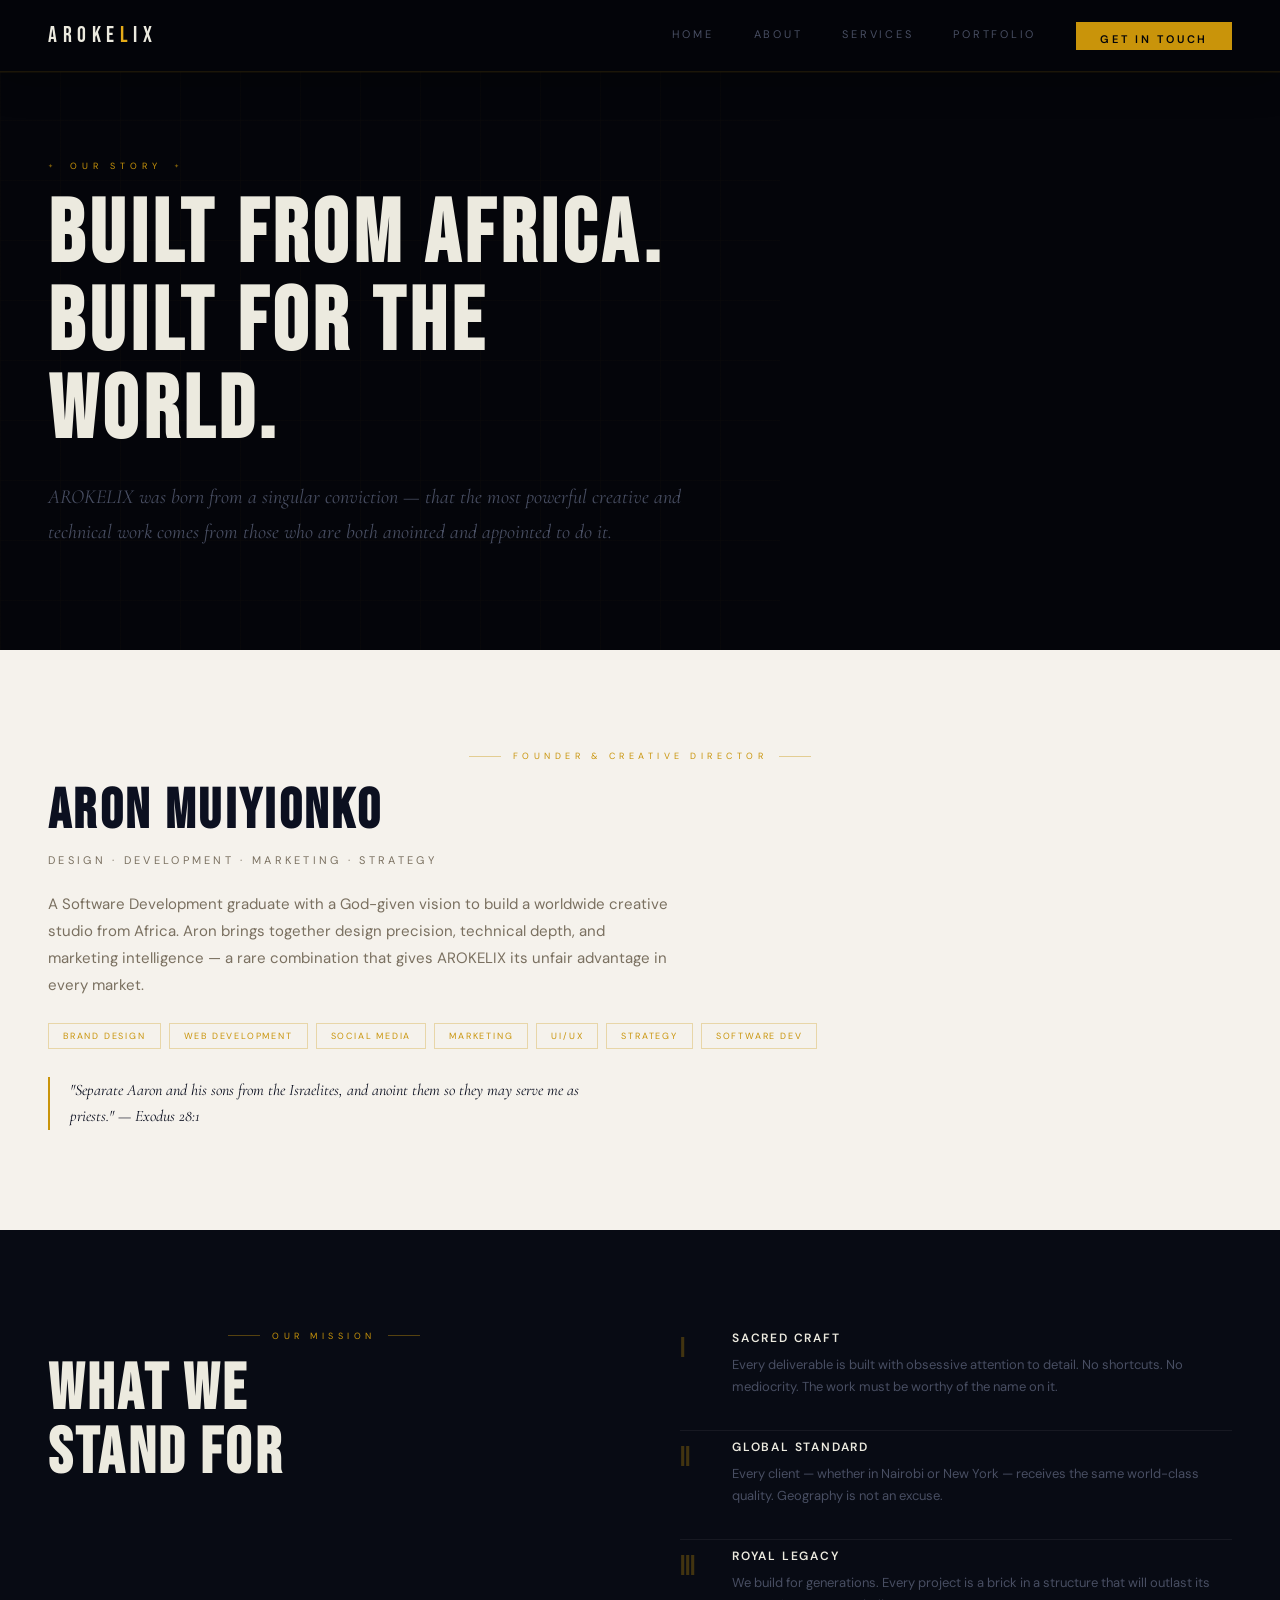
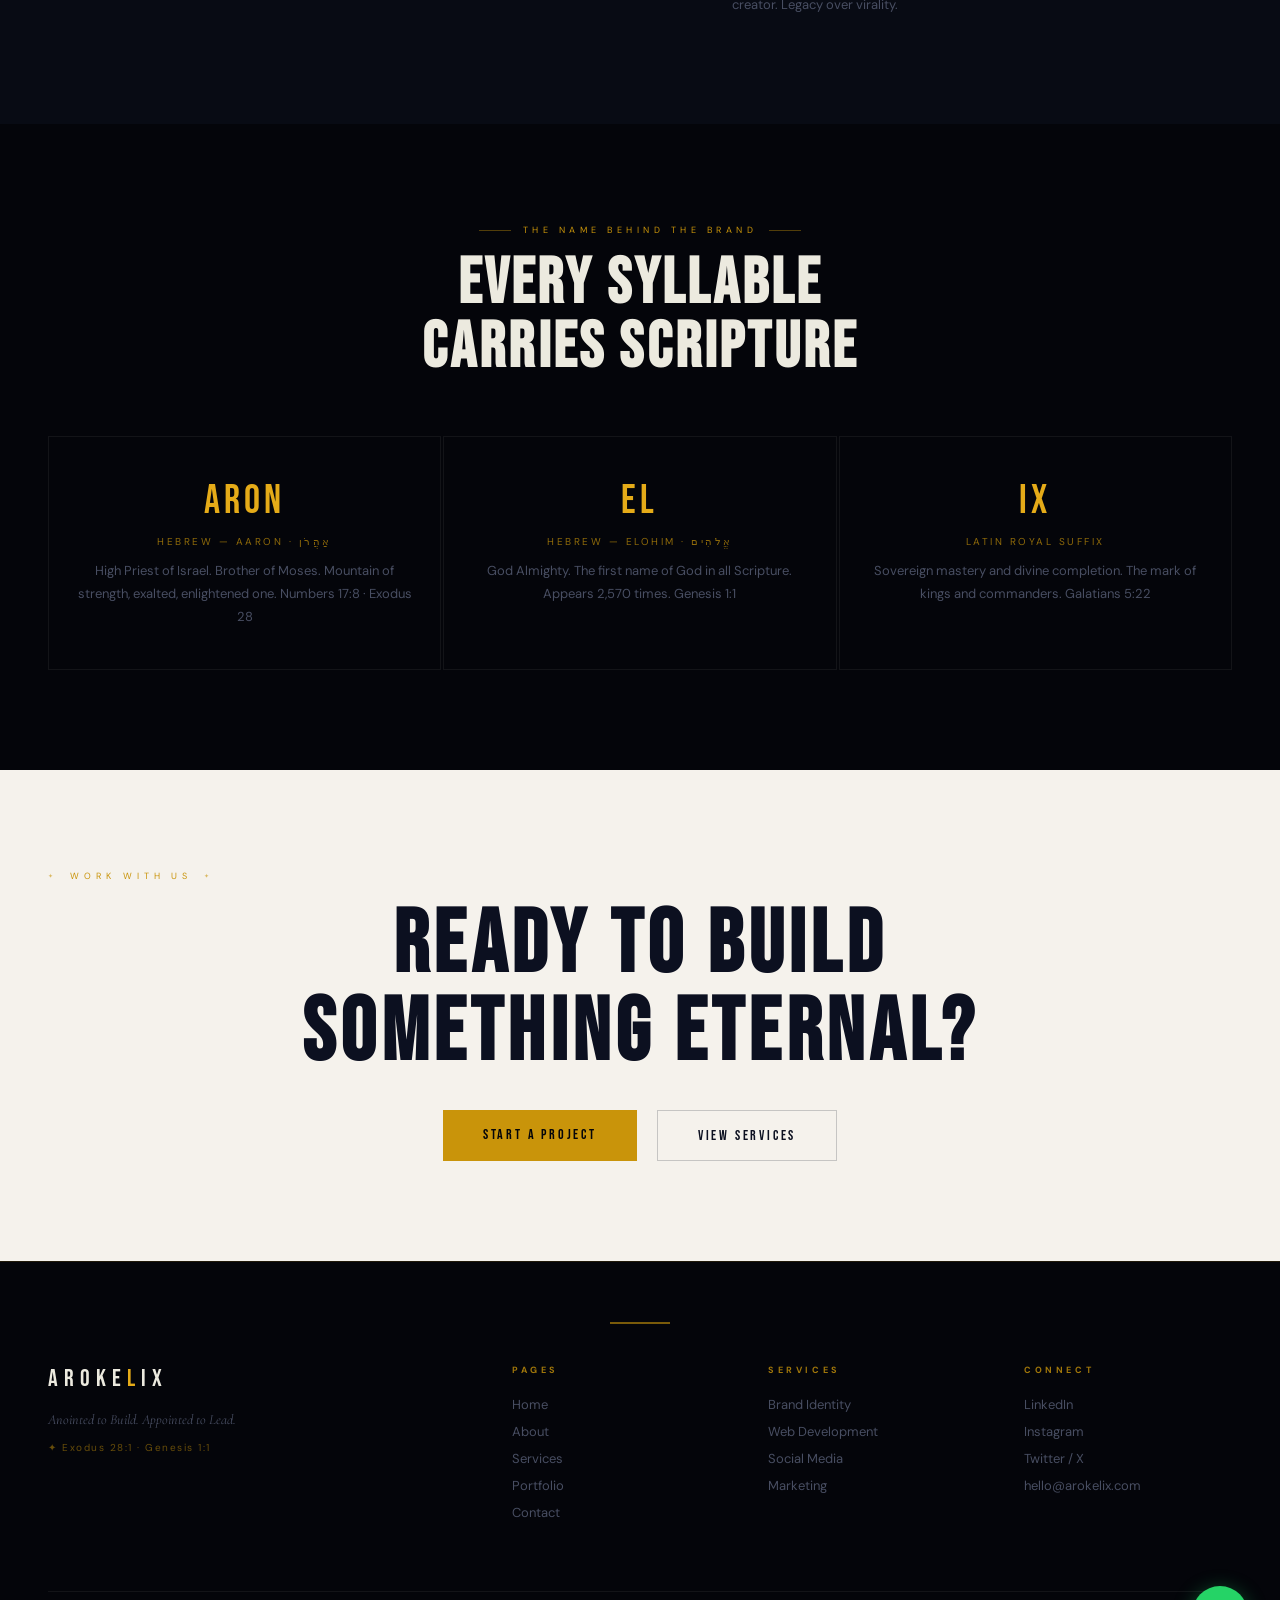
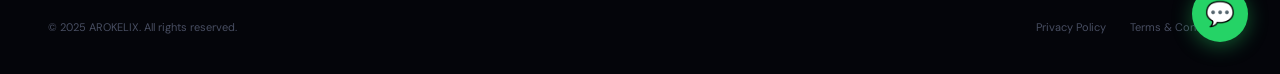
==== commit aec51dd2: "Whatsapp connected+ premium touches" ====
--- a/about.html
+++ b/about.html
@@ -168,7 +168,7 @@
         </div>
     </footer>
 
-    <a href="https://wa.me/254XXXXXXXXX?text=Hi%20AROKELIX!"
+    <a href="https://wa.me/254745851594?text=Hi%20AROKELIX!"
         class="whatsapp-btn" target="_blank">💬</a>
 
     <script src="js/main.js"></script>
--- a/css/style.css
+++ b/css/style.css
@@ -1,28 +1,26 @@
-/* ── RESET ── */
 *, *::before, *::after {
     box-sizing: border-box;
     margin: 0;
     padding: 0;
 }
 
-/* ── AROKELIX BRAND COLOURS ── */
 :root {
-    --void:         #04050A;
-    --deep:         #080B14;
-    --panel:        #101525;
-    --gold:         #C9940A;
-    --gold2:        #E5AB18;
-    --ivory:        #ECEADF;
-    --muted:        #484E62;
-    --light-bg:     #F5F2EC;
-    --light-surface:#EDEAE2;
-    --dark-text:    #0C1020;
-    --muted-light:  #7A7060;
-    --border-d:     rgba(255,255,255,0.06);
-    --border-l:     rgba(12,16,32,0.08);
-}
-
-/* ── BASE ── */
+    --void: #04050A;
+    --deep: #080B14;
+    --panel: #101525;
+    --gold: #C9940A;
+    --gold2: #E5AB18;
+    --gold3: #F5D060;
+    --ivory: #ECEADF;
+    --muted: #484E62;
+    --light-bg: #F5F2EC;
+    --light-surface: #EDEAE2;
+    --dark-text: #0C1020;
+    --muted-light: #7A7060;
+    --border-d: rgba(255,255,255,0.06);
+    --border-l: rgba(12,16,32,0.08);
+}
+
 html { scroll-behavior: smooth; }
 
 body {
@@ -30,9 +28,156 @@
     color: var(--ivory);
     font-family: 'DM Sans', sans-serif;
     overflow-x: hidden;
-}
+    animation: pageIn 0.5s ease both;
+}
+
+@keyframes pageIn {
+    from { opacity: 0; transform: translateY(10px); }
+    to { opacity: 1; transform: translateY(0); }
+}
+
+::selection { background: var(--gold); color: var(--void); }
+::-webkit-scrollbar { width: 3px; }
+::-webkit-scrollbar-track { background: var(--void); }
+::-webkit-scrollbar-thumb { background: var(--gold); }
 
 .gold { color: var(--gold2); }
+
+/* ── PRELOADER ── */
+.preloader {
+    position: fixed;
+    inset: 0;
+    background: var(--void);
+    z-index: 99999;
+    display: flex;
+    flex-direction: column;
+    align-items: center;
+    justify-content: center;
+    gap: 20px;
+    transition: opacity 0.6s ease, visibility 0.6s ease;
+}
+.preloader.hidden {
+    opacity: 0;
+    visibility: hidden;
+    pointer-events: none;
+    display: none;
+}
+}
+.preloader-logo {
+    font-family: 'Bebas Neue', sans-serif;
+    font-size: 36px;
+    letter-spacing: 0.3em;
+    color: var(--ivory);
+    animation: pulse 1.5s ease-in-out infinite;
+}
+.preloader-logo span { color: var(--gold2); }
+.preloader-bar {
+    width: 120px;
+    height: 1px;
+    background: var(--border-d);
+    position: relative;
+    overflow: hidden;
+}
+.preloader-bar::after {
+    content: '';
+    position: absolute;
+    top: 0;
+    left: -100%;
+    width: 100%;
+    height: 1px;
+    background: var(--gold);
+    animation: loadBar 1.4s ease forwards;
+}
+@keyframes loadBar { to { left: 0; } }
+@keyframes pulse {
+    0%, 100% { opacity: 1; }
+    50% { opacity: 0.3; }
+}
+
+/* ── COOKIE BANNER ── */
+.cookie-banner {
+    position: fixed;
+    bottom: 0; left: 0; right: 0;
+    z-index: 9997;
+    background: rgba(4,5,10,0.97);
+    border-top: 1px solid rgba(201,148,10,0.2);
+    backdrop-filter: blur(20px);
+    padding: 20px 48px;
+    display: flex;
+    align-items: center;
+    justify-content: space-between;
+    gap: 32px;
+    transform: translateY(100%);
+    transition: transform 0.5s cubic-bezier(0.16,1,0.3,1);
+}
+.cookie-banner.show { transform: translateY(0); }
+.cookie-title {
+    font-family: 'Bebas Neue', sans-serif;
+    font-size: 16px;
+    letter-spacing: 0.08em;
+    color: var(--ivory);
+    margin-bottom: 4px;
+}
+.cookie-desc {
+    font-size: 12px;
+    color: var(--muted);
+    line-height: 1.5;
+    max-width: 560px;
+}
+.cookie-desc a { color: var(--gold); text-decoration: none; }
+.cookie-btns { display: flex; gap: 10px; flex-shrink: 0; }
+.cookie-accept {
+    background: var(--gold);
+    color: var(--void);
+    padding: 10px 24px;
+    font-family: 'Bebas Neue', sans-serif;
+    font-size: 12px;
+    letter-spacing: 0.15em;
+    text-transform: uppercase;
+    border: none;
+    cursor: pointer;
+    transition: background 0.3s;
+}
+.cookie-accept:hover { background: var(--gold2); }
+.cookie-decline {
+    background: transparent;
+    color: var(--muted);
+    padding: 10px 20px;
+    font-size: 12px;
+    letter-spacing: 0.12em;
+    text-transform: uppercase;
+    border: 1px solid rgba(255,255,255,0.1);
+    cursor: pointer;
+    transition: all 0.3s;
+}
+.cookie-decline:hover { color: var(--ivory); }
+
+/* ── BACK TO TOP ── */
+.back-to-top {
+    position: fixed;
+    bottom: 100px;
+    right: 32px;
+    z-index: 1000;
+    width: 44px;
+    height: 44px;
+    background: var(--gold);
+    color: var(--void);
+    border: none;
+    cursor: pointer;
+    font-size: 18px;
+    font-weight: 700;
+    display: flex;
+    align-items: center;
+    justify-content: center;
+    opacity: 0;
+    visibility: hidden;
+    transition: all 0.3s;
+}
+.back-to-top.show { opacity: 1; visibility: visible; }
+.back-to-top:hover {
+    background: var(--gold2);
+    transform: translateY(-3px);
+}
 
 /* ── MOBILE MENU ── */
 .mobile-menu {
@@ -70,7 +215,7 @@
     background: rgba(4,5,10,0.92);
     backdrop-filter: blur(20px);
     border-bottom: 1px solid rgba(201,148,10,0.1);
-    transition: height 0.3s;
+    transition: height 0.3s, background 0.3s;
 }
 nav.scrolled {
     height: 60px;
@@ -78,11 +223,13 @@
 }
 .nav-logo {
     font-family: 'Bebas Neue', sans-serif;
-    font-size: 24px;
+    font-size: 22px;
     letter-spacing: 0.25em;
     color: var(--ivory);
     text-decoration: none;
-}
+    transition: letter-spacing 0.3s;
+}
+.nav-logo:hover { letter-spacing: 0.3em; }
 .nav-links {
     display: flex;
     align-items: center;
@@ -95,13 +242,31 @@
     color: var(--muted);
     text-decoration: none;
     transition: color 0.3s;
+    position: relative;
+    padding-bottom: 4px;
+}
+.nav-links a::after {
+    content: '';
+    position: absolute;
+    bottom: 0; left: 0; right: 0;
+    height: 1px;
+    background: var(--gold);
+    transform: scaleX(0);
+    transition: transform 0.3s ease;
 }
 .nav-links a:hover { color: var(--ivory); }
+.nav-links a:hover::after { transform: scaleX(1); }
 .nav-cta {
     background: var(--gold) !important;
     color: var(--void) !important;
     padding: 10px 24px;
     font-weight: 600 !important;
+    animation: navPulse 3s ease-in-out infinite;
+}
+.nav-cta::after { display: none !important; }
+@keyframes navPulse {
+    0%, 100% { box-shadow: 0 0 0 0 rgba(201,148,10,0); }
+    50% { box-shadow: 0 0 0 6px rgba(201,148,10,0.15); }
 }
 .hamburger {
     display: none;
@@ -115,6 +280,7 @@
     width: 24px;
     height: 1.5px;
     background: var(--ivory);
+    transition: all 0.3s;
 }
 
 /* ── HERO ── */
@@ -126,8 +292,31 @@
     justify-content: center;
     text-align: center;
     padding: 120px 48px 80px;
+    position: relative;
+    overflow: hidden;
+}
+.hero::before {
+    content: '';
+    position: absolute;
+    top: -200px; left: 50%;
+    transform: translateX(-50%);
+    width: 900px; height: 700px;
+    background: radial-gradient(ellipse, rgba(201,148,10,0.1) 0%, transparent 65%);
+    pointer-events: none;
+}
+.hero::after {
+    content: '';
+    position: absolute;
+    inset: 0;
+    background-image:
+        linear-gradient(rgba(201,148,10,0.02) 1px, transparent 1px),
+        linear-gradient(90deg, rgba(201,148,10,0.02) 1px, transparent 1px);
+    background-size: 60px 60px;
+    pointer-events: none;
 }
 .hero-content {
+    position: relative;
+    z-index: 2;
     display: flex;
     flex-direction: column;
     align-items: center;
@@ -157,7 +346,7 @@
 }
 .hero-buttons {
     display: flex;
-    gap: 16px;
+    gap: 20px;
     flex-wrap: wrap;
     justify-content: center;
 }
@@ -172,11 +361,19 @@
     text-transform: uppercase;
     transition: all 0.3s;
     display: inline-block;
-}
-.btn-primary:hover {
-    background: var(--gold2);
-    transform: translateY(-2px);
-}
+    position: relative;
+    overflow: hidden;
+}
+.btn-primary::after {
+    content: '';
+    position: absolute;
+    top: 0; left: -100%;
+    width: 50%; height: 100%;
+    background: linear-gradient(to right, transparent, rgba(255,255,255,0.2), transparent);
+    transition: left 0.5s ease;
+}
+.btn-primary:hover { background: var(--gold2); transform: translateY(-2px); }
+.btn-primary:hover::after { left: 150%; }
 .btn-secondary {
     background: transparent;
     color: var(--ivory);
@@ -190,10 +387,7 @@
     transition: all 0.3s;
     display: inline-block;
 }
-.btn-secondary:hover {
-    border-color: var(--gold);
-    color: var(--gold);
-}
+.btn-secondary:hover { border-color: var(--gold); color: var(--gold); }
 
 /* ── MARQUEE ── */
 .marquee-strip {
@@ -201,6 +395,7 @@
     padding: 14px 0;
     overflow: hidden;
     white-space: nowrap;
+    box-shadow: 0 4px 20px rgba(201,148,10,0.2);
 }
 .marquee-inner {
     display: inline-flex;
@@ -214,7 +409,7 @@
 }
 @keyframes marquee {
     from { transform: translateX(0); }
-    to   { transform: translateX(-50%); }
+    to { transform: translateX(-50%); }
 }
 
 /* ── SERVICES ── */
@@ -256,13 +451,16 @@
 .service-card {
     background: var(--light-surface);
     padding: 48px 36px;
-    border: 1px solid rgba(12,16,32,0.08);
+    border: 1px solid var(--border-l);
+    border-bottom: 2px solid transparent;
     transition: all 0.4s ease;
+    cursor: default;
 }
 .service-card:hover {
     background: white;
     transform: translateY(-4px);
     box-shadow: 0 20px 60px rgba(0,0,0,0.08);
+    border-bottom-color: var(--gold);
 }
 .service-num {
     font-family: 'Bebas Neue', sans-serif;
@@ -303,16 +501,20 @@
     text-align: center;
     border: 1px solid var(--border-d);
     transition: background 0.3s;
-}
-.stat-block:hover {
-    background: rgba(201,148,10,0.04);
-}
+    cursor: default;
+}
+.stat-block:hover { background: rgba(201,148,10,0.04); }
 .stat-num {
     font-family: 'Bebas Neue', sans-serif;
     font-size: clamp(40px, 6vw, 60px);
     color: var(--gold2);
     line-height: 1;
     margin-bottom: 10px;
+    transition: color 0.3s, transform 0.3s;
+}
+.stat-block:hover .stat-num {
+    color: var(--gold3);
+    transform: scale(1.08);
 }
 .stat-label {
     font-size: 10px;
@@ -324,7 +526,7 @@
 /* ── FOOTER ── */
 footer {
     background: var(--void);
-    border-top: 1px solid rgba(201,148,10,0.1);
+    border-top: 1px solid rgba(201,148,10,0.15);
     padding: 60px 48px 40px;
 }
 .footer-inner {
@@ -339,7 +541,11 @@
     letter-spacing: 0.25em;
     color: var(--ivory);
     margin-bottom: 16px;
-}
+    display: inline-block;
+    transition: letter-spacing 0.4s ease;
+    cursor: default;
+}
+.footer-logo:hover { letter-spacing: 0.4em; }
 .footer-tagline {
     font-family: 'Cormorant Garamond', serif;
     font-style: italic;
@@ -378,14 +584,8 @@
     border-top: 1px solid var(--border-d);
     padding-top: 28px;
 }
-.footer-copy {
-    font-size: 11px;
-    color: var(--muted);
-}
-.footer-links {
-    display: flex;
-    gap: 24px;
-}
+.footer-copy { font-size: 11px; color: var(--muted); }
+.footer-links { display: flex; gap: 24px; }
 .footer-links a {
     font-size: 11px;
     color: var(--muted);
@@ -397,11 +597,9 @@
 /* ── WHATSAPP ── */
 .whatsapp-btn {
     position: fixed;
-    bottom: 32px;
-    right: 32px;
+    bottom: 32px; right: 32px;
     z-index: 1000;
-    width: 56px;
-    height: 56px;
+    width: 56px; height: 56px;
     background: #25D366;
     border-radius: 50%;
     display: flex;
@@ -411,6 +609,11 @@
     text-decoration: none;
     box-shadow: 0 4px 20px rgba(37,211,102,0.4);
     transition: transform 0.3s;
+    animation: waPulse 2s ease-in-out infinite;
+}
+@keyframes waPulse {
+    0%, 100% { box-shadow: 0 4px 20px rgba(37,211,102,0.4); }
+    50% { box-shadow: 0 4px 40px rgba(37,211,102,0.7); }
 }
 .whatsapp-btn:hover { transform: scale(1.1); }
 
@@ -423,6 +626,706 @@
 .reveal.visible {
     opacity: 1;
     transform: translateY(0);
+}
+
+/* ── PAGE HERO ── */
+.page-hero {
+    background: var(--void);
+    padding: 160px 48px 100px;
+    max-width: 780px;
+    position: relative;
+}
+.page-hero::before {
+    content: '';
+    position: absolute;
+    top: 0; left: 0; right: 0; bottom: 0;
+    background-image:
+        linear-gradient(rgba(201,148,10,0.02) 1px, transparent 1px),
+        linear-gradient(90deg, rgba(201,148,10,0.02) 1px, transparent 1px);
+    background-size: 60px 60px;
+    pointer-events: none;
+}
+.page-title {
+    font-family: 'Bebas Neue', sans-serif;
+    font-size: clamp(48px, 8vw, 88px);
+    color: var(--ivory);
+    letter-spacing: 0.06em;
+    line-height: 1;
+    margin-bottom: 24px;
+    position: relative;
+    z-index: 1;
+}
+.page-intro {
+    font-family: 'Cormorant Garamond', serif;
+    font-style: italic;
+    font-size: clamp(16px, 2vw, 20px);
+    color: var(--muted);
+    line-height: 1.75;
+    position: relative;
+    z-index: 1;
+}
+
+/* ── FOUNDER ── */
+.founder {
+    background: var(--light-bg);
+    padding: 100px 48px;
+}
+.founder-name {
+    font-family: 'Bebas Neue', sans-serif;
+    font-size: clamp(36px, 5vw, 56px);
+    letter-spacing: 0.06em;
+    color: var(--dark-text);
+    margin-bottom: 8px;
+    margin-top: 12px;
+}
+.founder-title {
+    font-size: 11px;
+    letter-spacing: 0.3em;
+    text-transform: uppercase;
+    color: var(--muted-light);
+    margin-bottom: 24px;
+}
+.founder-bio {
+    font-size: 15px;
+    color: var(--muted-light);
+    line-height: 1.8;
+    max-width: 620px;
+    margin-bottom: 24px;
+}
+.founder-skills {
+    display: flex;
+    flex-wrap: wrap;
+    gap: 8px;
+    margin-bottom: 28px;
+}
+.skill-tag {
+    font-size: 9px;
+    letter-spacing: 0.2em;
+    text-transform: uppercase;
+    color: var(--gold);
+    border: 1px solid rgba(201,148,10,0.3);
+    padding: 6px 14px;
+    transition: all 0.3s;
+}
+.skill-tag:hover {
+    background: var(--gold);
+    color: var(--void);
+}
+.founder-verse {
+    font-family: 'Cormorant Garamond', serif;
+    font-style: italic;
+    font-size: 16px;
+    color: var(--dark-text);
+    border-left: 2px solid var(--gold);
+    padding-left: 20px;
+    line-height: 1.65;
+    max-width: 560px;
+}
+
+/* ── MISSION ── */
+.mission {
+    background: var(--deep);
+    padding: 100px 48px;
+}
+.mission-inner {
+    display: grid;
+    grid-template-columns: 1fr 1fr;
+    gap: 80px;
+    align-items: start;
+}
+.mission-item {
+    display: flex;
+    gap: 20px;
+    padding-bottom: 32px;
+    border-bottom: 1px solid var(--border-d);
+    margin-bottom: 8px;
+}
+.mission-item:last-child { border-bottom: none; padding-bottom: 0; }
+.mission-num {
+    font-family: 'Bebas Neue', sans-serif;
+    font-size: 28px;
+    color: rgba(201,148,10,0.3);
+    min-width: 32px;
+    padding-top: 2px;
+}
+.mission-text h4 {
+    font-size: 12px;
+    font-weight: 600;
+    letter-spacing: 0.15em;
+    text-transform: uppercase;
+    color: var(--ivory);
+    margin-bottom: 8px;
+}
+.mission-text p {
+    font-size: 13px;
+    color: var(--muted);
+    line-height: 1.7;
+}
+
+/* ── BIBLICAL ── */
+.biblical {
+    background: var(--void);
+    padding: 100px 48px;
+    text-align: center;
+}
+.biblical-grid {
+    display: grid;
+    grid-template-columns: repeat(3, 1fr);
+    gap: 2px;
+    margin-top: 56px;
+}
+.biblical-block {
+    padding: 40px 28px;
+    border: 1px solid var(--border-d);
+    transition: background 0.3s;
+    cursor: default;
+}
+.biblical-block:hover { background: rgba(201,148,10,0.04); }
+.bib-part {
+    font-family: 'Bebas Neue', sans-serif;
+    font-size: 40px;
+    letter-spacing: 0.1em;
+    color: var(--gold2);
+    margin-bottom: 10px;
+}
+.bib-root {
+    font-size: 10px;
+    letter-spacing: 0.25em;
+    text-transform: uppercase;
+    color: var(--gold);
+    opacity: 0.7;
+    margin-bottom: 12px;
+}
+.bib-meaning {
+    font-size: 13px;
+    color: var(--muted);
+    line-height: 1.75;
+}
+
+/* ── ABOUT CTA ── */
+.about-cta {
+    background: var(--light-bg);
+    padding: 100px 48px;
+    text-align: center;
+}
+.btn-dark {
+    background: transparent;
+    color: var(--dark-text);
+    padding: 16px 40px;
+    font-family: 'Bebas Neue', sans-serif;
+    font-size: 14px;
+    letter-spacing: 0.2em;
+    text-decoration: none;
+    text-transform: uppercase;
+    border: 1px solid rgba(12,16,32,0.2);
+    transition: all 0.3s;
+    display: inline-block;
+}
+.btn-dark:hover { border-color: var(--gold); color: var(--gold); }
+
+/* ── SERVICES FULL LIST ── */
+.services-full {
+    background: var(--light-bg);
+    padding: 80px 48px;
+}
+.service-row {
+    display: grid;
+    grid-template-columns: 80px 1fr auto;
+    gap: 0;
+    align-items: center;
+    background: var(--light-surface);
+    border: 1px solid var(--border-l);
+    margin-bottom: 2px;
+    padding: 36px 40px;
+    transition: all 0.3s ease;
+}
+.service-row:hover {
+    background: white;
+    transform: translateY(-2px);
+    box-shadow: 0 10px 40px rgba(0,0,0,0.06);
+}
+.srv-num {
+    font-family: 'Bebas Neue', sans-serif;
+    font-size: 32px;
+    color: rgba(201,148,10,0.25);
+    letter-spacing: 0.1em;
+}
+.srv-name {
+    font-family: 'Bebas Neue', sans-serif;
+    font-size: 22px;
+    letter-spacing: 0.06em;
+    color: var(--dark-text);
+    margin-bottom: 8px;
+}
+.srv-desc {
+    font-size: 13px;
+    color: var(--muted-light);
+    line-height: 1.7;
+    max-width: 480px;
+    margin-bottom: 14px;
+}
+.srv-tags { display: flex; flex-wrap: wrap; gap: 6px; }
+.srv-tag {
+    font-size: 9px;
+    letter-spacing: 0.2em;
+    text-transform: uppercase;
+    color: var(--gold);
+    border: 1px solid rgba(201,148,10,0.25);
+    padding: 4px 10px;
+}
+.srv-price {
+    font-family: 'Bebas Neue', sans-serif;
+    font-size: 20px;
+    letter-spacing: 0.08em;
+    color: var(--gold);
+    white-space: nowrap;
+    padding-left: 32px;
+}
+
+/* ── PROCESS ── */
+.process {
+    background: var(--deep);
+    padding: 100px 48px;
+}
+.process-header {
+    text-align: center;
+    margin-bottom: 64px;
+}
+.process-steps {
+    display: grid;
+    grid-template-columns: repeat(5, 1fr);
+    gap: 2px;
+}
+.process-step {
+    padding: 36px 24px;
+    border: 1px solid var(--border-d);
+    text-align: center;
+    transition: background 0.3s;
+    cursor: default;
+}
+.process-step:hover { background: rgba(201,148,10,0.04); }
+.ps-num {
+    font-family: 'Bebas Neue', sans-serif;
+    font-size: 40px;
+    color: rgba(201,148,10,0.2);
+    line-height: 1;
+    margin-bottom: 14px;
+}
+.ps-title {
+    font-family: 'Bebas Neue', sans-serif;
+    font-size: 18px;
+    letter-spacing: 0.08em;
+    color: var(--ivory);
+    margin-bottom: 10px;
+}
+.ps-desc {
+    font-size: 12px;
+    color: var(--muted);
+    line-height: 1.65;
+}
+
+/* ── PRICING ── */
+.pricing {
+    background: var(--light-bg);
+    padding: 100px 48px;
+}
+.pricing-header { text-align: center; margin-bottom: 64px; }
+.pricing-grid {
+    display: grid;
+    grid-template-columns: repeat(3, 1fr);
+    gap: 2px;
+}
+.price-card {
+    background: var(--light-surface);
+    border: 1px solid var(--border-l);
+    padding: 48px 36px;
+    position: relative;
+    transition: all 0.4s ease;
+}
+.price-card:hover {
+    background: white;
+    transform: translateY(-4px);
+    box-shadow: 0 20px 60px rgba(0,0,0,0.08);
+}
+.price-featured {
+    background: var(--void);
+    border-color: var(--gold);
+}
+.price-featured:hover { background: #0A0C14; }
+.price-badge {
+    position: absolute;
+    top: -1px; left: 50%;
+    transform: translateX(-50%);
+    background: var(--gold);
+    color: var(--void);
+    font-size: 8px;
+    letter-spacing: 0.3em;
+    text-transform: uppercase;
+    font-weight: 700;
+    padding: 5px 18px;
+}
+.price-tier {
+    font-size: 9px;
+    letter-spacing: 0.4em;
+    text-transform: uppercase;
+    color: var(--gold);
+    margin-bottom: 12px;
+    opacity: 0.8;
+}
+.price-name {
+    font-family: 'Bebas Neue', sans-serif;
+    font-size: 32px;
+    letter-spacing: 0.06em;
+    color: var(--dark-text);
+    margin-bottom: 8px;
+}
+.price-featured .price-name { color: var(--ivory); }
+.price-desc {
+    font-family: 'Cormorant Garamond', serif;
+    font-style: italic;
+    font-size: 14px;
+    color: var(--muted-light);
+    margin-bottom: 24px;
+    padding-bottom: 24px;
+    border-bottom: 1px solid var(--border-l);
+    line-height: 1.6;
+}
+.price-featured .price-desc { border-color: var(--border-d); }
+.price-amount {
+    font-family: 'Bebas Neue', sans-serif;
+    font-size: 52px;
+    letter-spacing: 0.05em;
+    color: var(--gold2);
+    line-height: 1;
+    margin-bottom: 4px;
+}
+.price-note {
+    font-size: 11px;
+    color: var(--muted-light);
+    letter-spacing: 0.08em;
+    margin-bottom: 28px;
+}
+.price-features { display: flex; flex-direction: column; }
+.pf {
+    display: flex;
+    align-items: flex-start;
+    gap: 10px;
+    padding: 10px 0;
+    border-bottom: 1px solid var(--border-l);
+    font-size: 13px;
+    color: var(--dark-text);
+}
+.price-featured .pf { color: var(--ivory); border-color: var(--border-d); }
+.pf:last-child { border-bottom: none; }
+.pf::before { content: '✦'; color: var(--gold); font-size: 9px; flex-shrink: 0; margin-top: 2px; }
+.services-cta {
+    background: var(--void);
+    padding: 120px 48px;
+    text-align: center;
+}
+
+/* ── FILTER BAR ── */
+.filter-bar {
+    background: var(--deep);
+    border-bottom: 1px solid var(--border-d);
+    padding: 0 48px;
+    display: flex;
+    overflow-x: auto;
+}
+.filter-btn {
+    padding: 20px 28px;
+    font-size: 10px;
+    letter-spacing: 0.25em;
+    text-transform: uppercase;
+    color: var(--muted);
+    border: none;
+    background: none;
+    cursor: pointer;
+    transition: all 0.3s;
+    border-bottom: 2px solid transparent;
+    white-space: nowrap;
+}
+.filter-btn:hover { color: var(--ivory); }
+.filter-btn.active { color: var(--gold2); border-bottom-color: var(--gold2); }
+
+/* ── PORTFOLIO ── */
+.portfolio-section {
+    background: var(--void);
+    padding: 60px 48px 100px;
+}
+.portfolio-grid {
+    display: grid;
+    grid-template-columns: repeat(3, 1fr);
+    gap: 2px;
+}
+.port-item {
+    position: relative;
+    overflow: hidden;
+    cursor: pointer;
+    transition: opacity 0.4s ease;
+}
+.port-item:hover .port-bg { transform: scale(1.04); }
+.port-bg {
+    width: 100%;
+    aspect-ratio: 4/3;
+    position: relative;
+    transition: transform 0.6s ease;
+}
+.port-bg-1 { background: linear-gradient(135deg, #0F1520, #1A2035); }
+.port-bg-2 { background: linear-gradient(135deg, #120810, #1E0E18); }
+.port-bg-3 { background: linear-gradient(135deg, #081210, #0E1E18); }
+.port-bg-4 { background: linear-gradient(135deg, #12100A, #1E1A0E); }
+.port-bg-5 { background: linear-gradient(135deg, #100A12, #180E1E); }
+.port-bg-6 { background: linear-gradient(135deg, #0A1018, #0E1820); }
+.port-overlay {
+    position: absolute;
+    inset: 0;
+    background: linear-gradient(to top, rgba(4,5,10,0.95) 0%, transparent 70%);
+}
+.port-hover {
+    position: absolute;
+    inset: 0;
+    background: rgba(201,148,10,0.92);
+    display: flex;
+    flex-direction: column;
+    align-items: center;
+    justify-content: center;
+    gap: 10px;
+    opacity: 0;
+    transition: opacity 0.4s ease;
+}
+.port-item:hover .port-hover { opacity: 1; }
+.port-hover-title {
+    font-family: 'Bebas Neue', sans-serif;
+    font-size: 20px;
+    letter-spacing: 0.1em;
+    color: var(--void);
+}
+.port-hover-link {
+    font-size: 11px;
+    letter-spacing: 0.3em;
+    text-transform: uppercase;
+    color: rgba(4,5,10,0.65);
+}
+.port-info {
+    position: absolute;
+    bottom: 0; left: 0; right: 0;
+    padding: 20px 24px;
+    z-index: 2;
+}
+.port-cat {
+    font-size: 8px;
+    letter-spacing: 0.35em;
+    text-transform: uppercase;
+    color: var(--gold);
+    margin-bottom: 5px;
+    opacity: 0.85;
+}
+.port-name {
+    font-family: 'Bebas Neue', sans-serif;
+    font-size: 18px;
+    letter-spacing: 0.06em;
+    color: var(--ivory);
+}
+
+/* ── TESTIMONIALS ── */
+.testimonials {
+    background: var(--deep);
+    padding: 100px 48px;
+}
+.testi-header { text-align: center; margin-bottom: 64px; }
+.testi-grid {
+    display: grid;
+    grid-template-columns: repeat(3, 1fr);
+    gap: 2px;
+}
+.testi-card {
+    background: var(--panel);
+    border: 1px solid var(--border-d);
+    padding: 40px 36px;
+    transition: all 0.4s;
+    cursor: default;
+}
+.testi-card:hover {
+    border-color: rgba(201,148,10,0.2);
+    transform: translateY(-4px);
+}
+.testi-stars { color: var(--gold2); font-size: 14px; letter-spacing: 3px; margin-bottom: 20px; }
+.testi-quote {
+    font-family: 'Cormorant Garamond', serif;
+    font-style: italic;
+    font-weight: 300;
+    font-size: 15px;
+    color: var(--ivory);
+    line-height: 1.75;
+    margin-bottom: 28px;
+}
+.testi-divider { width: 24px; height: 1px; background: var(--gold); margin-bottom: 16px; }
+.testi-author { font-size: 12px; font-weight: 600; color: var(--ivory); letter-spacing: 0.08em; margin-bottom: 4px; }
+.testi-role { font-size: 11px; color: var(--muted); letter-spacing: 0.1em; }
+
+/* ── CONTACT ── */
+.contact-layout {
+    display: grid;
+    grid-template-columns: 1fr 1fr;
+    min-height: 100vh;
+}
+.contact-left {
+    background: var(--void);
+    padding: 140px 60px 80px;
+}
+.contact-right {
+    background: var(--light-bg);
+    padding: 140px 60px 80px;
+}
+.form-title {
+    font-family: 'Bebas Neue', sans-serif;
+    font-size: 32px;
+    letter-spacing: 0.08em;
+    color: var(--dark-text);
+    margin-bottom: 36px;
+}
+.contact-info {
+    margin-top: 48px;
+    display: flex;
+    flex-direction: column;
+    gap: 2px;
+    margin-bottom: 32px;
+}
+.info-block {
+    padding: 18px 24px;
+    border: 1px solid var(--border-d);
+    transition: background 0.3s;
+}
+.info-block:hover { background: rgba(201,148,10,0.04); }
+.info-label {
+    font-size: 9px;
+    letter-spacing: 0.3em;
+    text-transform: uppercase;
+    color: var(--gold);
+    margin-bottom: 6px;
+    opacity: 0.8;
+}
+.info-value { font-size: 14px; color: var(--ivory); }
+.info-value a { color: var(--ivory); text-decoration: none; transition: color 0.3s; }
+.info-value a:hover { color: var(--gold); }
+.contact-social { display: flex; gap: 10px; flex-wrap: wrap; }
+.social-link {
+    font-size: 9px;
+    letter-spacing: 0.25em;
+    text-transform: uppercase;
+    color: var(--muted);
+    border: 1px solid var(--border-d);
+    padding: 8px 16px;
+    text-decoration: none;
+    transition: all 0.3s;
+}
+.social-link:hover { color: var(--gold); border-color: var(--gold); }
+.contact-form { display: flex; flex-direction: column; gap: 16px; }
+.form-group { display: flex; flex-direction: column; gap: 8px; }
+.form-label {
+    font-size: 9px;
+    letter-spacing: 0.3em;
+    text-transform: uppercase;
+    color: var(--gold);
+    opacity: 0.8;
+}
+.form-input {
+    background: white;
+    border: 1px solid var(--border-l);
+    padding: 14px 18px;
+    font-family: 'DM Sans', sans-serif;
+    font-size: 14px;
+    color: var(--dark-text);
+    outline: none;
+    transition: border-color 0.3s;
+    width: 100%;
+}
+.form-input:focus { border-color: var(--gold); box-shadow: 0 0 0 3px rgba(201,148,10,0.08); }
+
+/* ── LEGAL PAGES ── */
+.legal-hero {
+    background: var(--void);
+    padding: 160px 48px 80px;
+}
+.legal-date { font-size: 12px; color: var(--muted); letter-spacing: 0.15em; margin-top: 12px; }
+.legal-body {
+    max-width: 780px;
+    margin: 0 auto;
+    padding: 80px 48px 120px;
+    background: var(--light-bg);
+}
+.legal-intro {
+    font-family: 'Cormorant Garamond', serif;
+    font-style: italic;
+    font-size: 18px;
+    color: var(--muted-light);
+    line-height: 1.8;
+    margin-bottom: 56px;
+    padding-bottom: 40px;
+    border-bottom: 1px solid var(--border-l);
+}
+.legal-section { margin-bottom: 40px; }
+.legal-section h2 {
+    font-family: 'Bebas Neue', sans-serif;
+    font-size: 20px;
+    letter-spacing: 0.08em;
+    color: var(--dark-text);
+    margin-bottom: 14px;
+    padding-top: 8px;
+    border-top: 2px solid var(--gold);
+    display: inline-block;
+}
+.legal-section p { font-size: 14px; color: var(--muted-light); line-height: 1.85; }
+.legal-contact {
+    background: var(--void);
+    padding: 36px 40px;
+    margin-top: 60px;
+}
+.legal-contact h3 {
+    font-family: 'Bebas Neue', sans-serif;
+    font-size: 20px;
+    letter-spacing: 0.08em;
+    color: var(--ivory);
+    margin-bottom: 12px;
+}
+.legal-contact p { font-size: 14px; color: var(--muted); line-height: 1.75; }
+.legal-contact a { color: var(--gold2); text-decoration: none; }
+
+/* ── 404 ── */
+.not-found {
+    min-height: 100vh;
+    background: var(--void);
+    display: flex;
+    flex-direction: column;
+    align-items: center;
+    justify-content: center;
+    text-align: center;
+    padding: 120px 48px 80px;
+}
+.nf-number {
+    font-family: 'Bebas Neue', sans-serif;
+    font-size: clamp(120px, 20vw, 200px);
+    color: rgba(201,148,10,0.08);
+    line-height: 1;
+    letter-spacing: -0.05em;
+    margin-bottom: -20px;
+}
+.nf-title {
+    font-family: 'Bebas Neue', sans-serif;
+    font-size: clamp(48px, 8vw, 80px);
+    letter-spacing: 0.06em;
+    color: var(--ivory);
+    line-height: 1;
+    margin-bottom: 24px;
+}
+.nf-desc {
+    font-family: 'Cormorant Garamond', serif;
+    font-style: italic;
+    font-size: 18px;
+    color: var(--muted);
+    max-width: 420px;
+    line-height: 1.65;
 }
 
 /* ── RESPONSIVE ── */
@@ -436,191 +1339,6 @@
     .stats-grid { grid-template-columns: repeat(2, 1fr); }
     .footer-inner { grid-template-columns: 1fr; gap: 32px; }
     .footer-bottom { flex-direction: column; gap: 16px; text-align: center; }
-}
-
-/* ── PAGE HERO ── */
-.page-hero {
-    background: var(--void);
-    padding: 160px 48px 100px;
-    max-width: 780px;
-}
-.page-title {
-    font-family: 'Bebas Neue', sans-serif;
-    font-size: clamp(48px, 8vw, 88px);
-    color: var(--ivory);
-    letter-spacing: 0.06em;
-    line-height: 1;
-    margin-bottom: 24px;
-}
-.page-intro {
-    font-family: 'Cormorant Garamond', serif;
-    font-style: italic;
-    font-size: clamp(16px, 2vw, 20px);
-    color: var(--muted);
-    line-height: 1.75;
-}
-
-/* ── FOUNDER ── */
-.founder {
-    background: var(--light-bg);
-    padding: 100px 48px;
-}
-.founder-name {
-    font-family: 'Bebas Neue', sans-serif;
-    font-size: clamp(36px, 5vw, 56px);
-    letter-spacing: 0.06em;
-    color: var(--dark-text);
-    margin-bottom: 8px;
-    margin-top: 12px;
-}
-.founder-title {
-    font-size: 11px;
-    letter-spacing: 0.3em;
-    text-transform: uppercase;
-    color: var(--muted-light);
-    margin-bottom: 24px;
-}
-.founder-bio {
-    font-size: 15px;
-    color: var(--muted-light);
-    line-height: 1.8;
-    max-width: 620px;
-    margin-bottom: 24px;
-}
-.founder-skills {
-    display: flex;
-    flex-wrap: wrap;
-    gap: 8px;
-    margin-bottom: 28px;
-}
-.skill-tag {
-    font-size: 9px;
-    letter-spacing: 0.2em;
-    text-transform: uppercase;
-    color: var(--gold);
-    border: 1px solid rgba(201,148,10,0.3);
-    padding: 6px 14px;
-}
-.founder-verse {
-    font-family: 'Cormorant Garamond', serif;
-    font-style: italic;
-    font-size: 16px;
-    color: var(--dark-text);
-    border-left: 2px solid var(--gold);
-    padding-left: 20px;
-    line-height: 1.65;
-    max-width: 560px;
-}
-
-/* ── MISSION ── */
-.mission {
-    background: var(--deep);
-    padding: 100px 48px;
-}
-.mission-inner {
-    display: grid;
-    grid-template-columns: 1fr 1fr;
-    gap: 80px;
-    align-items: start;
-}
-.mission-item {
-    display: flex;
-    gap: 20px;
-    padding-bottom: 32px;
-    border-bottom: 1px solid var(--border-d);
-    margin-bottom: 8px;
-}
-.mission-item:last-child {
-    border-bottom: none;
-    padding-bottom: 0;
-}
-.mission-num {
-    font-family: 'Bebas Neue', sans-serif;
-    font-size: 28px;
-    color: rgba(201,148,10,0.3);
-    min-width: 32px;
-    padding-top: 2px;
-}
-.mission-text h4 {
-    font-size: 12px;
-    font-weight: 600;
-    letter-spacing: 0.15em;
-    text-transform: uppercase;
-    color: var(--ivory);
-    margin-bottom: 8px;
-}
-.mission-text p {
-    font-size: 13px;
-    color: var(--muted);
-    line-height: 1.7;
-}
-
-/* ── BIBLICAL ── */
-.biblical {
-    background: var(--void);
-    padding: 100px 48px;
-    text-align: center;
-}
-.biblical-grid {
-    display: grid;
-    grid-template-columns: repeat(3, 1fr);
-    gap: 2px;
-}
-.biblical-block {
-    padding: 40px 28px;
-    border: 1px solid var(--border-d);
-    transition: background 0.3s;
-}
-.biblical-block:hover {
-    background: rgba(201,148,10,0.04);
-}
-.bib-part {
-    font-family: 'Bebas Neue', sans-serif;
-    font-size: 40px;
-    letter-spacing: 0.1em;
-    color: var(--gold2);
-    margin-bottom: 10px;
-}
-.bib-root {
-    font-size: 10px;
-    letter-spacing: 0.25em;
-    text-transform: uppercase;
-    color: var(--gold);
-    opacity: 0.7;
-    margin-bottom: 12px;
-}
-.bib-meaning {
-    font-size: 13px;
-    color: var(--muted);
-    line-height: 1.75;
-}
-
-/* ── ABOUT CTA ── */
-.about-cta {
-    background: var(--light-bg);
-    padding: 100px 48px;
-    text-align: center;
-}
-.btn-dark {
-    background: transparent;
-    color: var(--dark-text);
-    padding: 16px 40px;
-    font-family: 'Bebas Neue', sans-serif;
-    font-size: 14px;
-    letter-spacing: 0.2em;
-    text-decoration: none;
-    text-transform: uppercase;
-    border: 1px solid rgba(12,16,32,0.2);
-    transition: all 0.3s;
-    display: inline-block;
-}
-.btn-dark:hover {
-    border-color: var(--gold);
-    color: var(--gold);
-}
-
-/* ── ABOUT RESPONSIVE ── */
-@media (max-width: 768px) {
     .page-hero { padding: 140px 24px 80px; }
     .founder { padding: 80px 24px; }
     .mission { padding: 80px 24px; }
@@ -628,4 +1346,322 @@
     .biblical { padding: 80px 24px; }
     .biblical-grid { grid-template-columns: 1fr; }
     .about-cta { padding: 80px 24px; }
+    .services-full { padding: 80px 24px; }
+    .service-row { grid-template-columns: 1fr; gap: 12px; }
+    .srv-price { padding-left: 0; }
+    .process { padding: 80px 24px; }
+    .process-steps { grid-template-columns: 1fr 1fr; gap: 2px; }
+    .pricing { padding: 80px 24px; }
+    .pricing-grid { grid-template-columns: 1fr; }
+    .services-cta { padding: 80px 24px; }
+    .filter-bar { padding: 0 24px; }
+    .portfolio-section { padding: 40px 24px 80px; }
+    .portfolio-grid { grid-template-columns: 1fr; }
+    .testimonials { padding: 80px 24px; }
+    .testi-grid { grid-template-columns: 1fr; }
+    .contact-layout { grid-template-columns: 1fr; }
+    .contact-left { padding: 140px 24px 60px; }
+    .contact-right { padding: 60px 24px 80px; }
+    .legal-body { padding: 60px 24px 80px; }
+    .cookie-banner { flex-direction: column; padding: 20px 24px; }
+    .cookie-btns { width: 100%; }
+    .cookie-accept, .cookie-decline { flex: 1; text-align: center; }
+}
+
+@media (max-width: 480px) {
+    .hero-title { font-size: 52px; }
+    .hero-tagline { font-size: 16px; }
+    .btn-primary, .btn-secondary { padding: 14px 28px; font-size: 12px; }
+    .marquee-inner { font-size: 12px; }
+}
+
+/* ── TOUCH 1: HERO GLOW STRONGER ── */
+.hero::before {
+    background: radial-gradient(
+        ellipse 70% 60% at 50% 30%,
+        rgba(201,148,10,0.14) 0%,
+        transparent 70%
+    );
+    z-index: 0;
+}
+
+/* ── TOUCH 2: FLOATING NAV SHADOW ── */
+nav {
+    box-shadow: 0 2px 40px rgba(0,0,0,0.4);
+}
+
+/* ── TOUCH 3: SERVICE CARDS STAGGER ── */
+.service-card:nth-child(1) { transition-delay: 0.05s; }
+.service-card:nth-child(2) { transition-delay: 0.1s; }
+.service-card:nth-child(3) { transition-delay: 0.15s; }
+.service-card:nth-child(4) { transition-delay: 0.2s; }
+.service-card:nth-child(5) { transition-delay: 0.25s; }
+.service-card:nth-child(6) { transition-delay: 0.3s; }
+
+/* ── TOUCH 4: GOLD CORNER MARKS ON HERO ── */
+.hero-content::before {
+    content: '';
+    position: absolute;
+    top: -40px;
+    left: 50%;
+    transform: translateX(-50%);
+    width: 1px;
+    height: 32px;
+    background: linear-gradient(to bottom, transparent, var(--gold));
+    opacity: 0.4;
+}
+
+/* ── TOUCH 5: MARQUEE GOLD BORDERS ── */
+.marquee-strip {
+    border-top: 1px solid rgba(201,148,10,0.4);
+    border-bottom: 1px solid rgba(201,148,10,0.4);
+}
+
+/* ── TOUCH 6: STAT NUMBERS GOLD GLOW ── */
+.stat-num {
+    text-shadow: 0 0 30px rgba(201,148,10,0.3);
+}
+
+/* ── TOUCH 7: FOOTER GOLD TOP LINE ── */
+footer::before {
+    content: '';
+    display: block;
+    width: 60px;
+    height: 2px;
+    background: var(--gold);
+    margin: 0 auto 40px;
+    opacity: 0.6;
+}
+
+/* ── TOUCH 8: BUTTON ACTIVE PRESS ── */
+.btn-primary:active {
+    transform: translateY(1px);
+    box-shadow: none;
+}
+.btn-secondary:active {
+    transform: translateY(1px);
+}
+
+/* ── TOUCH 9: NAV LOGO GOLD UNDERLINE ── */
+.nav-logo::after {
+    content: '';
+    display: block;
+    width: 0;
+    height: 1px;
+    background: var(--gold);
+    transition: width 0.3s ease;
+}
+.nav-logo:hover::after {
+    width: 100%;
+}
+
+/* ── TOUCH 10: WHATSAPP TOOLTIP ── */
+.whatsapp-btn::before {
+    content: 'Chat With Us';
+    position: absolute;
+    right: 70px;
+    top: 50%;
+    transform: translateY(-50%);
+    background: var(--void);
+    color: var(--ivory);
+    font-family: 'DM Sans', sans-serif;
+    font-size: 11px;
+    letter-spacing: 0.1em;
+    padding: 6px 14px;
+    border: 1px solid var(--border-d);
+    white-space: nowrap;
+    opacity: 0;
+    transition: opacity 0.3s;
+    pointer-events: none;
+}
+.whatsapp-btn:hover::before {
+    opacity: 1;
+}
+
+/* ── PREMIUM TOUCH 1: HERO TITLE SHIMMER ── */
+.hero-title {
+    background: linear-gradient(
+        135deg,
+        var(--ivory) 0%,
+        rgba(237,232,223,0.7) 50%,
+        var(--ivory) 100%
+    );
+    background-size: 200% auto;
+    -webkit-background-clip: text;
+    -webkit-text-fill-color: transparent;
+    background-clip: text;
+    animation: shimmer 4s linear infinite;
+}
+.hero-title .gold {
+    background: linear-gradient(
+        135deg,
+        var(--gold) 0%,
+        var(--gold3) 50%,
+        var(--gold) 100%
+    );
+    background-size: 200% auto;
+    -webkit-background-clip: text;
+    -webkit-text-fill-color: transparent;
+    background-clip: text;
+    animation: shimmer 3s linear infinite;
+}
+@keyframes shimmer {
+    0% { background-position: 0% center; }
+    100% { background-position: 200% center; }
+}
+
+/* ── PREMIUM TOUCH 2: SECTION EYEBROW LINE ── */
+.section-eyebrow {
+    display: flex;
+    align-items: center;
+    justify-content: center;
+    gap: 12px;
+}
+.section-eyebrow::before,
+.section-eyebrow::after {
+    content: '';
+    width: 32px;
+    height: 1px;
+    background: var(--gold);
+    opacity: 0.4;
+}
+
+/* ── PREMIUM TOUCH 3: SERVICE NUMBER GLOW ── */
+.service-num {
+    transition: color 0.4s, text-shadow 0.4s;
+}
+.service-card:hover .service-num {
+    color: rgba(201,148,10,0.5);
+    text-shadow: 0 0 20px rgba(201,148,10,0.3);
+}
+
+/* ── PREMIUM TOUCH 4: FOOTER VERSE GLOW ── */
+.footer-verse {
+    transition: opacity 0.3s, text-shadow 0.3s;
+}
+.footer-verse:hover {
+    opacity: 1;
+    text-shadow: 0 0 20px rgba(201,148,10,0.4);
+}
+
+/* ── PREMIUM TOUCH 5: NAV BORDER GLOW ── */
+nav {
+    border-bottom: 1px solid rgba(201,148,10,0.12);
+    box-shadow:
+        0 2px 40px rgba(0,0,0,0.4),
+        0 1px 0 rgba(201,148,10,0.08);
+}
+
+/* ── PREMIUM TOUCH 6: HERO EYEBROW DOTS ── */
+.hero-eyebrow {
+    display: flex;
+    align-items: center;
+    gap: 12px;
+}
+.hero-eyebrow::before,
+.hero-eyebrow::after {
+    content: '✦';
+    font-size: 6px;
+    color: var(--gold);
+    opacity: 0.6;
+}
+
+/* ── PREMIUM TOUCH 7: MARQUEE HOVER PAUSE ── */
+.marquee-strip:hover .marquee-inner {
+    animation-play-state: paused;
+}
+
+/* ── PREMIUM TOUCH 8: GOLD DIVIDER LINE ── */
+.marquee-strip::before {
+    content: '';
+    position: absolute;
+    top: 0; left: 0; right: 0;
+    height: 1px;
+    background: linear-gradient(
+        to right,
+        transparent,
+        rgba(255,255,255,0.3),
+        transparent
+    );
+}
+.marquee-strip {
+    position: relative;
+}
+
+/* ── PREMIUM TOUCH 9: STAT BLOCK NUMBER PREFIX ── */
+.stat-block {
+    position: relative;
+}
+.stat-block::before {
+    content: '✦';
+    position: absolute;
+    top: 20px;
+    left: 50%;
+    transform: translateX(-50%);
+    font-size: 8px;
+    color: var(--gold);
+    opacity: 0.3;
+}
+
+/* ── PREMIUM TOUCH 10: WHATSAPP ENHANCED ── */
+.whatsapp-btn {
+    position: fixed;
+    bottom: 32px;
+    right: 32px;
+    z-index: 1000;
+    width: 56px;
+    height: 56px;
+    background: #25D366;
+    border-radius: 50%;
+    display: flex;
+    align-items: center;
+    justify-content: center;
+    font-size: 24px;
+    text-decoration: none;
+    transition: transform 0.3s, box-shadow 0.3s;
+}
+.whatsapp-btn:hover {
+    transform: scale(1.15) translateY(-3px);
+    box-shadow:
+        0 8px 30px rgba(37,211,102,0.5),
+        0 0 0 6px rgba(37,211,102,0.1);
+}
+
+/* ── PREMIUM TOUCH 11: PAGE SCROLL PROGRESS ── */
+.scroll-progress {
+    position: fixed;
+    top: 0;
+    left: 0;
+    height: 2px;
+    background: var(--gold);
+    z-index: 99999;
+    width: 0%;
+    transition: width 0.1s linear;
+}
+
+/* ── PREMIUM TOUCH 12: INPUT FOCUS GLOW ── */
+.form-input:focus {
+    border-color: var(--gold);
+    box-shadow:
+        0 0 0 3px rgba(201,148,10,0.08),
+        0 0 20px rgba(201,148,10,0.05);
+}
+
+/* ── PREMIUM TOUCH 13: PRICE FEATURED GLOW ── */
+.price-featured {
+    box-shadow: 0 0 40px rgba(201,148,10,0.1);
+}
+
+/* ── PREMIUM TOUCH 14: HERO BUTTONS GAP ── */
+.hero-buttons {
+    gap: 20px;
+    margin-top: 4px;
+}
+
+/* ── PREMIUM TOUCH 15: BACK TO TOP GOLD ── */
+.back-to-top {
+    border: 1px solid rgba(201,148,10,0.3);
+}
+.back-to-top:hover {
+    box-shadow: 0 0 20px rgba(201,148,10,0.3);
 }
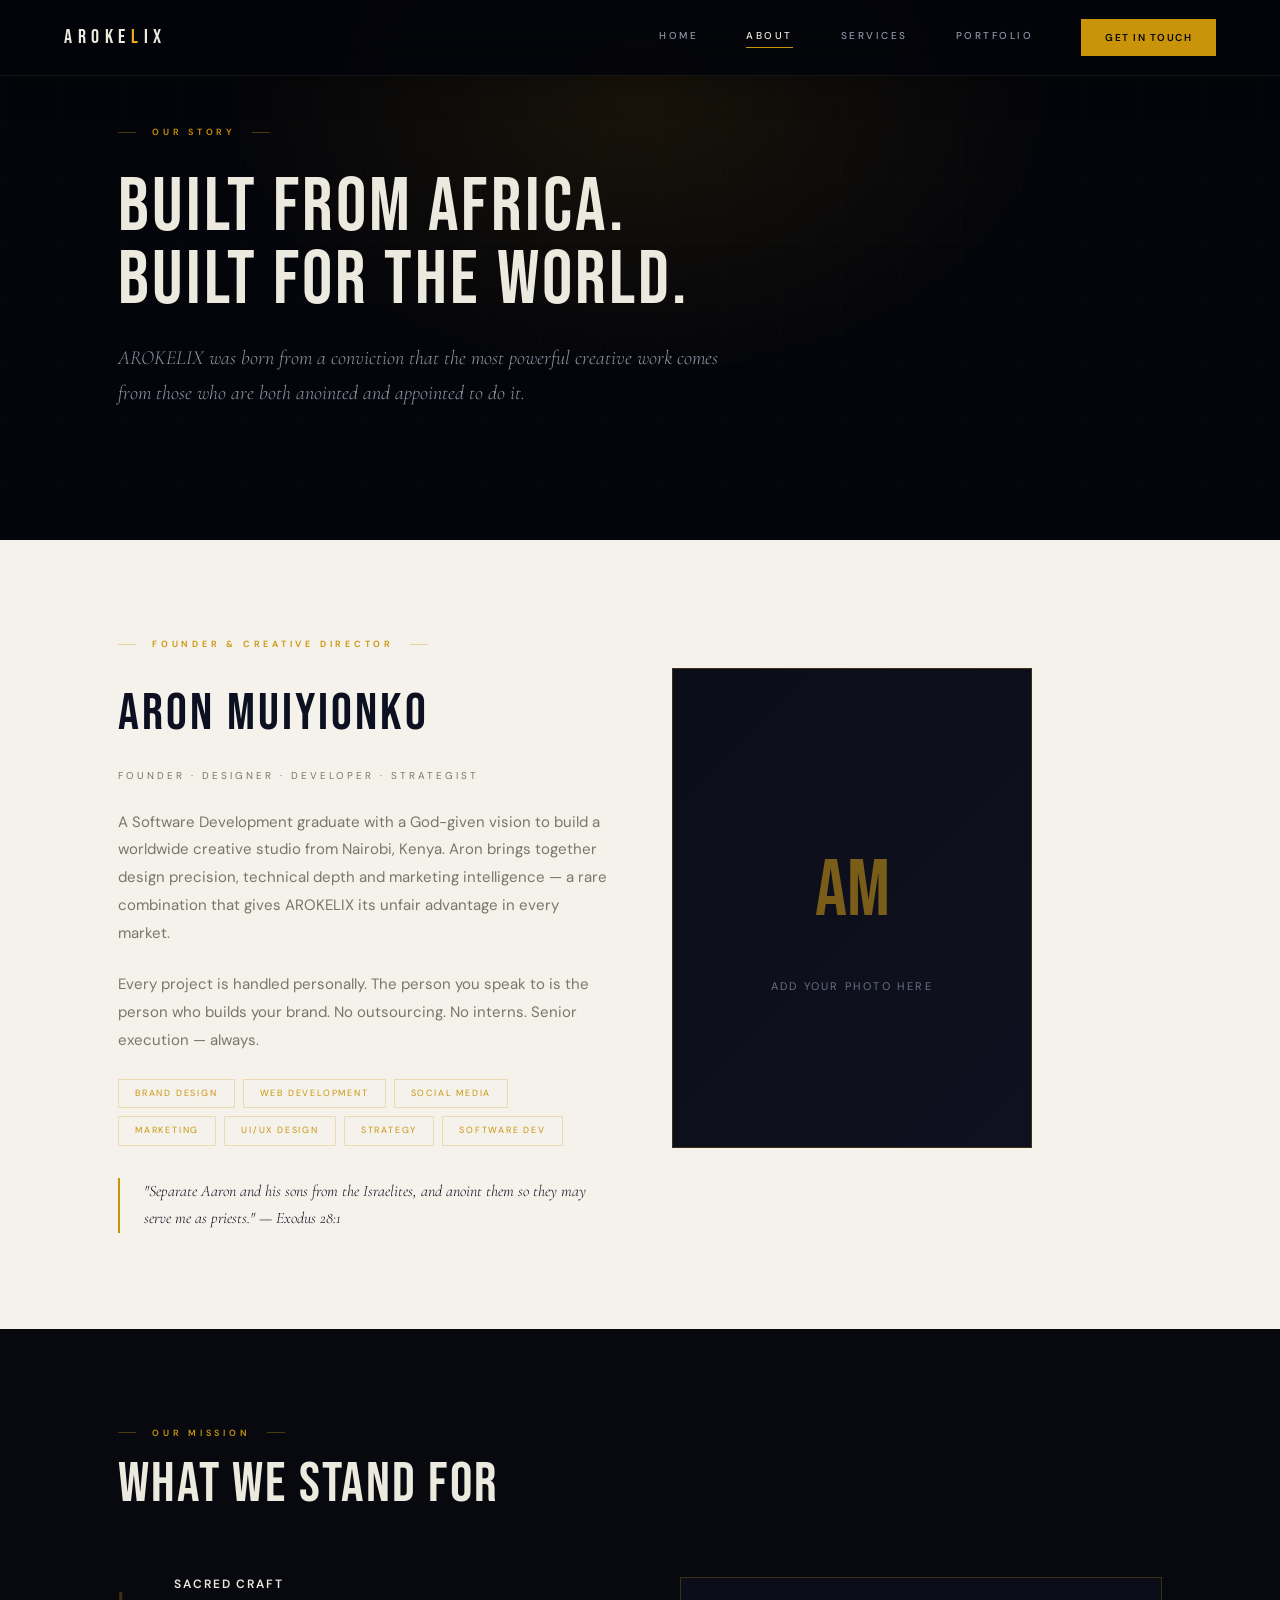
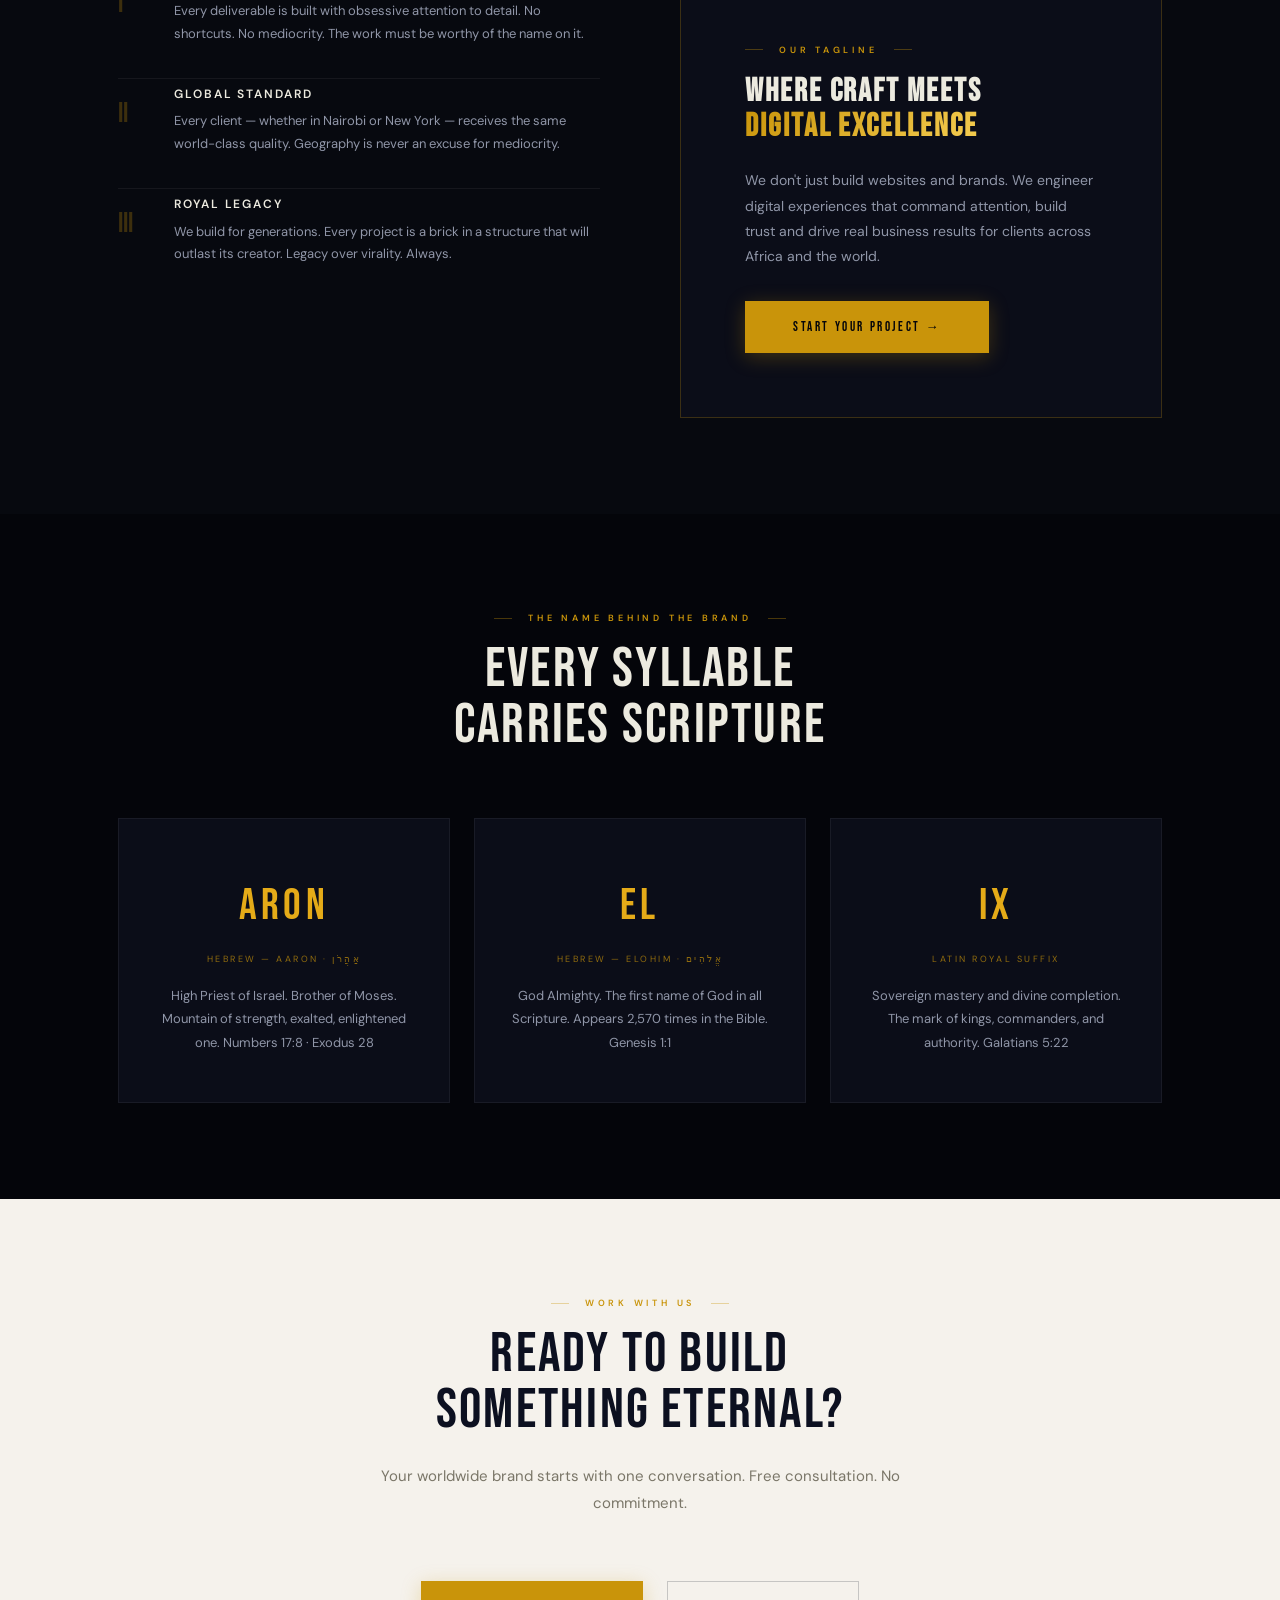
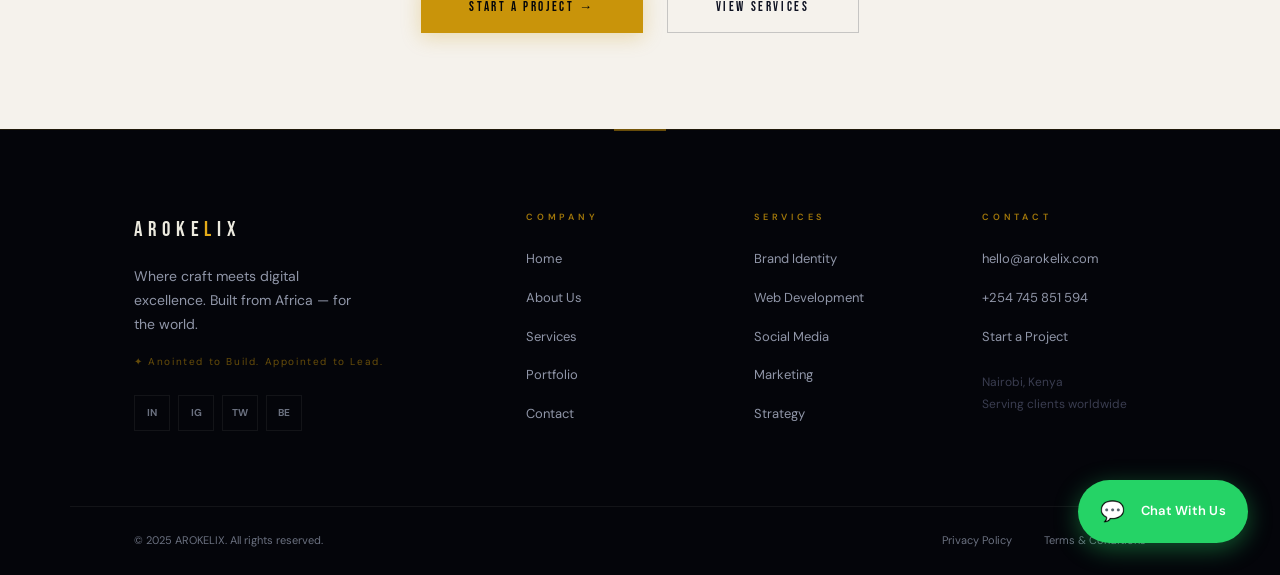
==== commit adeed4c4: "complete fix" ====
--- a/about.html
+++ b/about.html
@@ -3,73 +3,93 @@
 <head>
     <meta charset="UTF-8">
     <meta name="viewport" content="width=device-width, initial-scale=1.0">
-    <title>About — AROKELIX</title>
-    <link href="https://fonts.googleapis.com/css2?family=Bebas+Neue&family=Cormorant+Garamond:ital,wght@0,300;1,300&family=DM+Sans:wght@300;400;500;600&display=swap" rel="stylesheet">
+    <title>About AROKELIX — Brand Design Studio Founded in Nairobi, Kenya</title>
+    <meta name="description" content="AROKELIX was founded by Aron Muiyionko — Software Development graduate and creative director building a world-class studio from Nairobi, Kenya.">
+    <meta property="og:title" content="About AROKELIX">
+    <meta property="og:url" content="https://arokelix.com/about.html">
+    <link rel="canonical" href="https://arokelix.com/about.html">
+    <link rel="icon" type="image/svg+xml" href="images/favicon.svg">
+    <link rel="dns-prefetch" href="//fonts.googleapis.com">
+    <link rel="preconnect" href="https://fonts.googleapis.com" crossorigin>
+    <link href="https://fonts.googleapis.com/css2?family=Bebas+Neue&family=Cormorant+Garamond:ital,wght@1,300&family=DM+Sans:wght@400;500;600&display=swap" rel="stylesheet">
     <link rel="stylesheet" href="css/style.css">
 </head>
 <body>
 
-    <div class="mobile-menu" id="mobileMenu">
+<div class="scroll-progress" id="scrollProgress"></div>
+<button class="back-to-top" id="backToTop">↑</button>
+
+<div class="mobile-menu" id="mobileMenu">
+    <a href="index.html">Home</a>
+    <a href="about.html">About</a>
+    <a href="services.html">Services</a>
+    <a href="portfolio.html">Portfolio</a>
+    <a href="contact.html">Contact</a>
+</div>
+
+<nav id="nav">
+    <a href="index.html" class="nav-logo">AROKE<span class="gold">L</span>IX</a>
+    <div class="nav-links">
         <a href="index.html">Home</a>
-        <a href="about.html">About</a>
+        <a href="about.html" aria-current="page">About</a>
         <a href="services.html">Services</a>
         <a href="portfolio.html">Portfolio</a>
-        <a href="contact.html">Contact</a>
-    </div>
-
-    <nav id="nav">
-        <a href="index.html" class="nav-logo">
-            AROKE<span class="gold">L</span>IX
-        </a>
-        <div class="nav-links">
-            <a href="index.html">Home</a>
-            <a href="about.html">About</a>
-            <a href="services.html">Services</a>
-            <a href="portfolio.html">Portfolio</a>
-            <a href="contact.html" class="nav-cta">Get In Touch</a>
-        </div>
-        <div class="hamburger" id="hamburger">
-            <span></span>
-            <span></span>
-            <span></span>
-        </div>
-    </nav>
-
-    <!-- PAGE HERO -->
-    <section class="page-hero">
-        <p class="hero-eyebrow">Our Story</p>
+        <a href="contact.html" class="nav-cta">Get In Touch</a>
+    </div>
+    <button class="hamburger" id="hamburger" aria-label="Open menu">
+        <span></span><span></span><span></span>
+    </button>
+</nav>
+
+<!-- PAGE HERO -->
+<section class="page-hero">
+    <div class="container">
+        <p class="eyebrow">Our Story</p>
         <h1 class="page-title">Built From Africa.<br>Built For The World.</h1>
-        <p class="page-intro">AROKELIX was born from a singular conviction — that the most powerful creative and technical work comes from those who are both anointed and appointed to do it.</p>
-    </section>
-
-    <!-- FOUNDER -->
-    <section class="founder">
-        <div class="founder-content">
-            <p class="section-eyebrow">Founder & Creative Director</p>
-            <h2 class="founder-name">Aron Muiyionko</h2>
-            <p class="founder-title">Design · Development · Marketing · Strategy</p>
-            <p class="founder-bio">A Software Development graduate with a God-given vision to build a worldwide creative studio from Africa. Aron brings together design precision, technical depth, and marketing intelligence — a rare combination that gives AROKELIX its unfair advantage in every market.</p>
-            <div class="founder-skills">
-                <span class="skill-tag">Brand Design</span>
-                <span class="skill-tag">Web Development</span>
-                <span class="skill-tag">Social Media</span>
-                <span class="skill-tag">Marketing</span>
-                <span class="skill-tag">UI/UX</span>
-                <span class="skill-tag">Strategy</span>
-                <span class="skill-tag">Software Dev</span>
-            </div>
-            <div class="founder-verse">"Separate Aaron and his sons from the Israelites, and anoint them so they may serve me as priests." — Exodus 28:1</div>
-        </div>
-    </section>
-
-    <!-- MISSION -->
-    <section class="mission">
+        <p class="page-intro">AROKELIX was born from a conviction that the most powerful creative work comes from those who are both anointed and appointed to do it.</p>
+    </div>
+</section>
+
+<!-- FOUNDER -->
+<section class="founder-section">
+    <div class="container">
+        <p class="eyebrow">Founder & Creative Director</p>
+        <div class="founder-grid">
+            <div class="founder-left">
+                <span class="founder-name">Aron Muiyionko</span>
+                <span class="founder-role">Founder · Designer · Developer · Strategist</span>
+                <p class="founder-bio">A Software Development graduate with a God-given vision to build a worldwide creative studio from Nairobi, Kenya. Aron brings together design precision, technical depth and marketing intelligence — a rare combination that gives AROKELIX its unfair advantage in every market.</p>
+                <p class="founder-bio">Every project is handled personally. The person you speak to is the person who builds your brand. No outsourcing. No interns. Senior execution — always.</p>
+                <div class="founder-skills">
+                    <span class="skill-tag">Brand Design</span>
+                    <span class="skill-tag">Web Development</span>
+                    <span class="skill-tag">Social Media</span>
+                    <span class="skill-tag">Marketing</span>
+                    <span class="skill-tag">UI/UX Design</span>
+                    <span class="skill-tag">Strategy</span>
+                    <span class="skill-tag">Software Dev</span>
+                </div>
+                <blockquote class="founder-verse">"Separate Aaron and his sons from the Israelites, and anoint them so they may serve me as priests." — Exodus 28:1</blockquote>
+            </div>
+            <div class="founder-right">
+                <div class="founder-img-placeholder">
+                    <span>AM</span>
+                    <span>Add your photo here</span>
+                </div>
+            </div>
+        </div>
+    </div>
+</section>
+
+<!-- MISSION -->
+<section class="mission">
+    <div class="container">
+        <div class="section-header">
+            <p class="eyebrow">Our Mission</p>
+            <h2 class="section-h2 light">What We Stand For</h2>
+        </div>
         <div class="mission-inner">
-            <div class="mission-left">
-                <p class="section-eyebrow">Our Mission</p>
-                <h2 class="section-title" style="color:var(--ivory);">What We<br>Stand For</h2>
-            </div>
-            <div class="mission-right">
+            <div>
                 <div class="mission-item">
                     <div class="mission-num">I</div>
                     <div class="mission-text">
@@ -81,96 +101,120 @@
                     <div class="mission-num">II</div>
                     <div class="mission-text">
                         <h4>Global Standard</h4>
-                        <p>Every client — whether in Nairobi or New York — receives the same world-class quality. Geography is not an excuse.</p>
+                        <p>Every client — whether in Nairobi or New York — receives the same world-class quality. Geography is never an excuse for mediocrity.</p>
                     </div>
                 </div>
                 <div class="mission-item">
                     <div class="mission-num">III</div>
                     <div class="mission-text">
                         <h4>Royal Legacy</h4>
-                        <p>We build for generations. Every project is a brick in a structure that will outlast its creator. Legacy over virality.</p>
+                        <p>We build for generations. Every project is a brick in a structure that will outlast its creator. Legacy over virality. Always.</p>
                     </div>
                 </div>
             </div>
-        </div>
-    </section>
-
-    <!-- BIBLICAL -->
-    <section class="biblical">
-        <p class="section-eyebrow">The Name Behind The Brand</p>
-        <h2 class="section-title" style="color:var(--ivory);margin-bottom:56px;">Every Syllable<br>Carries Scripture</h2>
+            <div>
+                <div style="background:var(--dark2);border:1px solid var(--bdg);padding:var(--s6);">
+                    <p class="eyebrow">Our Tagline</p>
+                    <h3 style="font-family:var(--fh);font-size:32px;letter-spacing:0.06em;color:var(--ivory);line-height:1.1;margin-bottom:var(--s3);">Where Craft Meets<br><span class="gold-text">Digital Excellence</span></h3>
+                    <p style="font-size:14px;color:var(--gray1);line-height:1.8;margin-bottom:var(--s4);">We don't just build websites and brands. We engineer digital experiences that command attention, build trust and drive real business results for clients across Africa and the world.</p>
+                    <a href="contact.html" class="btn-gold" style="display:inline-flex;">Start Your Project →</a>
+                </div>
+            </div>
+        </div>
+    </div>
+</section>
+
+<!-- BIBLICAL -->
+<section class="biblical">
+    <div class="container">
+        <div class="section-header center">
+            <p class="eyebrow center">The Name Behind The Brand</p>
+            <h2 class="section-h2 light">Every Syllable<br>Carries Scripture</h2>
+        </div>
         <div class="biblical-grid">
             <div class="biblical-block">
-                <div class="bib-part">ARON</div>
-                <div class="bib-root">Hebrew — Aaron · אַהֲרֹן</div>
+                <span class="bib-part">ARON</span>
+                <span class="bib-root">Hebrew — Aaron · אַהֲרֹן</span>
                 <p class="bib-meaning">High Priest of Israel. Brother of Moses. Mountain of strength, exalted, enlightened one. Numbers 17:8 · Exodus 28</p>
             </div>
             <div class="biblical-block">
-                <div class="bib-part">EL</div>
-                <div class="bib-root">Hebrew — Elohim · אֱלֹהִים</div>
-                <p class="bib-meaning">God Almighty. The first name of God in all Scripture. Appears 2,570 times. Genesis 1:1</p>
+                <span class="bib-part">EL</span>
+                <span class="bib-root">Hebrew — Elohim · אֱלֹהִים</span>
+                <p class="bib-meaning">God Almighty. The first name of God in all Scripture. Appears 2,570 times in the Bible. Genesis 1:1</p>
             </div>
             <div class="biblical-block">
-                <div class="bib-part">IX</div>
-                <div class="bib-root">Latin Royal Suffix</div>
-                <p class="bib-meaning">Sovereign mastery and divine completion. The mark of kings and commanders. Galatians 5:22</p>
-            </div>
-        </div>
-    </section>
-
-    <!-- CTA -->
-    <section class="about-cta">
-        <p class="hero-eyebrow">Work With Us</p>
-        <h2 class="page-title" style="color:var(--dark-text);">Ready To Build<br>Something Eternal?</h2>
-        <div class="hero-buttons" style="justify-content:center;margin-top:32px;">
-            <a href="contact.html" class="btn-primary">Start a Project</a>
-            <a href="services.html" class="btn-dark">View Services</a>
-        </div>
-    </section>
-
-    <!-- FOOTER -->
-    <footer>
-        <div class="footer-inner">
-            <div class="footer-brand">
-                <div class="footer-logo">AROKE<span class="gold">L</span>IX</div>
-                <p class="footer-tagline">Anointed to Build. Appointed to Lead.</p>
-                <p class="footer-verse">✦ Exodus 28:1 · Genesis 1:1</p>
-            </div>
-            <div class="footer-col">
-                <h4>Pages</h4>
-                <a href="index.html">Home</a>
-                <a href="about.html">About</a>
-                <a href="services.html">Services</a>
-                <a href="portfolio.html">Portfolio</a>
-                <a href="contact.html">Contact</a>
-            </div>
-            <div class="footer-col">
-                <h4>Services</h4>
-                <a href="services.html">Brand Identity</a>
-                <a href="services.html">Web Development</a>
-                <a href="services.html">Social Media</a>
-                <a href="services.html">Marketing</a>
-            </div>
-            <div class="footer-col">
-                <h4>Connect</h4>
-                <a href="#">LinkedIn</a>
-                <a href="#">Instagram</a>
-                <a href="#">Twitter / X</a>
-                <a href="contact.html">hello@arokelix.com</a>
-            </div>
-        </div>
-        <div class="footer-bottom">
-            <div class="footer-copy">© 2025 AROKELIX. All rights reserved.</div>
-            <div class="footer-links">
-                <a href="privacy.html">Privacy Policy</a>
-                <a href="terms.html">Terms & Conditions</a>
-            </div>
-        </div>
-    </footer>
-
-    <a href="https://wa.me/254745851594?text=Hi%20AROKELIX!"
-        class="whatsapp-btn" target="_blank">💬</a>
-
-    <script src="js/main.js"></script>
+                <span class="bib-part">IX</span>
+                <span class="bib-root">Latin Royal Suffix</span>
+                <p class="bib-meaning">Sovereign mastery and divine completion. The mark of kings, commanders, and authority. Galatians 5:22</p>
+            </div>
+        </div>
+    </div>
+</section>
+
+<!-- CTA -->
+<section class="about-cta">
+    <div class="container">
+        <div class="section-header center">
+            <p class="eyebrow center">Work With Us</p>
+            <h2 class="section-h2">Ready To Build<br>Something Eternal?</h2>
+            <p class="section-p center" style="margin-bottom:var(--s5);">Your worldwide brand starts with one conversation. Free consultation. No commitment.</p>
+        </div>
+        <div class="about-cta-btns">
+            <a href="contact.html" class="btn-gold">Start a Project →</a>
+            <a href="services.html" class="btn-dark-outline">View Services</a>
+        </div>
+    </div>
+</section>
+
+<!-- FOOTER -->
+<footer>
+    <div class="footer-top">
+        <div class="footer-brand">
+            <div class="footer-logo">AROKE<span class="gold">L</span>IX</div>
+            <p class="footer-tagline">Where craft meets digital excellence. Built from Africa — for the world.</p>
+            <p class="footer-verse">✦ Anointed to Build. Appointed to Lead.</p>
+            <div class="footer-socials">
+                <a href="#">in</a><a href="#">ig</a><a href="#">tw</a><a href="#">be</a>
+            </div>
+        </div>
+        <div class="footer-col">
+            <h4>Company</h4>
+            <a href="index.html">Home</a>
+            <a href="about.html">About Us</a>
+            <a href="services.html">Services</a>
+            <a href="portfolio.html">Portfolio</a>
+            <a href="contact.html">Contact</a>
+        </div>
+        <div class="footer-col">
+            <h4>Services</h4>
+            <a href="services.html">Brand Identity</a>
+            <a href="services.html">Web Development</a>
+            <a href="services.html">Social Media</a>
+            <a href="services.html">Marketing</a>
+            <a href="services.html">Strategy</a>
+        </div>
+        <div class="footer-col">
+            <h4>Contact</h4>
+            <a href="mailto:hello@arokelix.com">hello@arokelix.com</a>
+            <a href="https://wa.me/254745851594">+254 745 851 594</a>
+            <a href="contact.html">Start a Project</a>
+            <div class="footer-location"><p>Nairobi, Kenya</p><p>Serving clients worldwide</p></div>
+        </div>
+    </div>
+    <div class="footer-bottom">
+        <p class="footer-copy">© 2025 AROKELIX. All rights reserved.</p>
+        <div class="footer-legal">
+            <a href="privacy.html">Privacy Policy</a>
+            <a href="terms.html">Terms &amp; Conditions</a>
+        </div>
+    </div>
+</footer>
+
+<a href="https://wa.me/254745851594?text=Hi%20AROKELIX!" class="wa-btn" target="_blank" rel="noopener">
+    <span class="wa-emoji">💬</span>
+    <span class="wa-text">Chat With Us</span>
+</a>
+
+<script src="js/main.js"></script>
 </body>
 </html>
--- a/css/style.css
+++ b/css/style.css
@@ -1,1667 +1,1135 @@
-*, *::before, *::after {
-    box-sizing: border-box;
-    margin: 0;
-    padding: 0;
-}
+/* ════════════════════════════════════════════════
+   AROKELIX — COMPLETE FINAL CSS
+   All issues fixed — compressed, overlapping, unreadable
+════════════════════════════════════════════════ */
+
+*, *::before, *::after { box-sizing: border-box; margin: 0; padding: 0; }
 
 :root {
-    --void: #04050A;
-    --deep: #080B14;
-    --panel: #101525;
-    --gold: #C9940A;
-    --gold2: #E5AB18;
-    --gold3: #F5D060;
-    --ivory: #ECEADF;
-    --muted: #484E62;
-    --light-bg: #F5F2EC;
-    --light-surface: #EDEAE2;
-    --dark-text: #0C1020;
-    --muted-light: #7A7060;
-    --border-d: rgba(255,255,255,0.06);
-    --border-l: rgba(12,16,32,0.08);
-}
-
+    --black:    #04050A;
+    --dark:     #07090F;
+    --dark2:    #0B0D18;
+    --dark3:    #0F1120;
+    --dark4:    #141628;
+    --gold:     #C9940A;
+    --gold2:    #E5AB18;
+    --gold3:    #F2C94C;
+    --ivory:    #ECEADF;
+    --ivory2:   #D4D0C4;
+    --gray1:    #9096A8;
+    --gray2:    #6B7180;
+    --gray3:    #3A3D50;
+    --light:    #F5F2EC;
+    --light2:   #EDEAE2;
+    --light3:   #E4E0D6;
+    --text:     #0C1020;
+    --text2:    #3A3D50;
+    --text3:    #7A7668;
+
+    --bd:   rgba(255,255,255,0.06);
+    --bd2:  rgba(255,255,255,0.12);
+    --bdg:  rgba(201,148,10,0.25);
+    --bdg2: rgba(201,148,10,0.5);
+    --bdl:  rgba(12,16,32,0.09);
+    --bdl2: rgba(12,16,32,0.16);
+
+    /* Spacing — strict 8px grid */
+    --s1:  8px;
+    --s2:  16px;
+    --s3:  24px;
+    --s4:  32px;
+    --s5:  48px;
+    --s6:  64px;
+    --s7:  80px;
+    --s8:  96px;
+    --s9:  120px;
+    --s10: 160px;
+
+    /* Fonts — 2 only */
+    --fh: 'Bebas Neue', 'Arial Black', sans-serif;
+    --fb: 'DM Sans', 'Helvetica Neue', sans-serif;
+    --fq: 'Cormorant Garamond', Georgia, serif;
+
+    --ease:  cubic-bezier(0.16, 1, 0.3, 1);
+    --ease2: cubic-bezier(0.4, 0, 0.2, 1);
+
+    --sg: 0 8px 32px rgba(201,148,10,0.28);
+    --sd: 0 20px 60px rgba(0,0,0,0.35);
+    --sl: 0 4px 24px rgba(0,0,0,0.1);
+}
+
+/* ── BASE ── */
 html { scroll-behavior: smooth; }
-
 body {
-    background: var(--void);
+    background: var(--black);
     color: var(--ivory);
-    font-family: 'DM Sans', sans-serif;
+    font-family: var(--fb);
+    font-size: 15px;
+    line-height: 1.75;
     overflow-x: hidden;
-    animation: pageIn 0.5s ease both;
-}
-
+    -webkit-font-smoothing: antialiased;
+    -moz-osx-font-smoothing: grayscale;
+    animation: pageIn 0.5s var(--ease) both;
+}
 @keyframes pageIn {
-    from { opacity: 0; transform: translateY(10px); }
-    to { opacity: 1; transform: translateY(0); }
-}
-
-::selection { background: var(--gold); color: var(--void); }
+    from { opacity: 0; transform: translateY(8px); }
+    to   { opacity: 1; transform: translateY(0); }
+}
+
+/* ── TYPOGRAPHY ── */
+h1 { font-family: var(--fh); font-weight: 400; line-height: 0.92; letter-spacing: 0.04em; }
+h2 { font-family: var(--fh); font-weight: 400; line-height: 0.95; letter-spacing: 0.04em; }
+h3 { font-family: var(--fb); font-weight: 600; line-height: 1.3; }
+h4 { font-family: var(--fb); font-weight: 600; line-height: 1.3; }
+p  { font-family: var(--fb); line-height: 1.8; }
+a  { color: inherit; text-decoration: none; transition: color 0.25s, opacity 0.25s; }
+img { max-width: 100%; height: auto; display: block; }
+blockquote { font-family: var(--fq); font-style: italic; font-weight: 300; }
+button { cursor: pointer; font-family: var(--fb); border: none; background: none; }
+
+/* ── GLOBAL ── */
+::selection { background: var(--gold); color: var(--black); }
 ::-webkit-scrollbar { width: 3px; }
-::-webkit-scrollbar-track { background: var(--void); }
-::-webkit-scrollbar-thumb { background: var(--gold); }
-
+::-webkit-scrollbar-track { background: var(--black); }
+::-webkit-scrollbar-thumb { background: linear-gradient(to bottom, var(--gold), var(--gold2)); border-radius: 2px; }
+*:focus-visible { outline: 2px solid var(--gold2); outline-offset: 4px; }
+
+.gold-text {
+    background: linear-gradient(135deg, var(--gold) 0%, var(--gold3) 50%, var(--gold) 100%);
+    background-size: 200% auto;
+    -webkit-background-clip: text;
+    -webkit-text-fill-color: transparent;
+    background-clip: text;
+    animation: shimmer 4s linear infinite;
+}
+@keyframes shimmer {
+    0% { background-position: 0% center; }
+    100% { background-position: 200% center; }
+}
 .gold { color: var(--gold2); }
-
-/* ── PRELOADER ── */
-.preloader {
-    position: fixed;
-    inset: 0;
-    background: var(--void);
-    z-index: 99999;
-    display: flex;
-    flex-direction: column;
-    align-items: center;
-    justify-content: center;
-    gap: 20px;
-    transition: opacity 0.6s ease, visibility 0.6s ease;
-}
-.preloader.hidden {
-    opacity: 0;
-    visibility: hidden;
-    pointer-events: none;
-    display: none;
-}
-}
-.preloader-logo {
-    font-family: 'Bebas Neue', sans-serif;
-    font-size: 36px;
-    letter-spacing: 0.3em;
-    color: var(--ivory);
-    animation: pulse 1.5s ease-in-out infinite;
-}
-.preloader-logo span { color: var(--gold2); }
-.preloader-bar {
-    width: 120px;
-    height: 1px;
-    background: var(--border-d);
-    position: relative;
-    overflow: hidden;
-}
-.preloader-bar::after {
-    content: '';
-    position: absolute;
-    top: 0;
-    left: -100%;
+.mdot { color: var(--gold); opacity: 0.5; font-size: 8px; }
+
+/* ── CONTAINER ── */
+.container {
+    max-width: 1140px;
+    margin: 0 auto;
     width: 100%;
-    height: 1px;
-    background: var(--gold);
-    animation: loadBar 1.4s ease forwards;
-}
-@keyframes loadBar { to { left: 0; } }
-@keyframes pulse {
-    0%, 100% { opacity: 1; }
-    50% { opacity: 0.3; }
-}
-
-/* ── COOKIE BANNER ── */
+    padding: 0 var(--s5);
+}
+
+/* ── SECTION LABELS ── */
+.eyebrow {
+    font-family: var(--fb);
+    font-size: 9px; font-weight: 600;
+    letter-spacing: 0.42em; text-transform: uppercase;
+    color: var(--gold); margin-bottom: var(--s2);
+    display: flex; align-items: center; gap: var(--s2);
+}
+.eyebrow::before, .eyebrow::after {
+    content: ''; width: 18px; height: 1px;
+    background: var(--gold); opacity: 0.35; flex-shrink: 0;
+}
+.eyebrow.center { justify-content: center; }
+
+.section-h2 {
+    font-family: var(--fh);
+    font-size: clamp(32px, 5vw, 56px);
+    letter-spacing: 0.04em; line-height: 1;
+    color: var(--text); margin-bottom: var(--s3);
+}
+.section-h2.light { color: var(--ivory); }
+.section-p {
+    font-size: 15px; color: var(--text3);
+    line-height: 1.8; max-width: 560px;
+}
+.section-p.light { color: var(--gray1); }
+.section-p.center { margin: 0 auto; }
+
+.section-header { margin-bottom: var(--s6); }
+.section-header.center { text-align: center; }
+.section-header.center .eyebrow { justify-content: center; }
+.section-header.center .section-p { margin: 0 auto; }
+
+.section-cta { text-align: center; margin-top: var(--s6); }
+
+/* ── SCROLL REVEAL ── */
+.reveal {
+    opacity: 0; transform: translateY(24px);
+    transition: opacity 0.8s var(--ease), transform 0.8s var(--ease);
+}
+.reveal.visible { opacity: 1; transform: translateY(0); }
+@keyframes fadeUp {
+    from { opacity: 0; transform: translateY(20px); }
+    to   { opacity: 1; transform: translateY(0); }
+}
+
+/* ══════════════════════════════════════
+   BUTTON SYSTEM
+══════════════════════════════════════ */
+.btn-gold, .btn-outline, .btn-dark-outline,
+.btn-primary-hero, .btn-outline-hero,
+.btn-primary-dark, .btn-outline-dark {
+    display: inline-flex; align-items: center;
+    justify-content: center; gap: var(--s1);
+    min-height: 52px; padding: 0 var(--s5);
+    font-family: var(--fh); font-size: 13px;
+    letter-spacing: 0.2em; text-transform: uppercase;
+    white-space: nowrap; position: relative;
+    overflow: hidden; transition: all 0.35s var(--ease);
+    border: none; cursor: pointer;
+}
+/* Gold filled */
+.btn-gold, .btn-primary-hero, .btn-primary-dark {
+    background: var(--gold); color: var(--black);
+    box-shadow: 0 4px 20px rgba(201,148,10,0.28);
+}
+.btn-gold::before, .btn-primary-hero::before {
+    content: ''; position: absolute; top: 0; left: -100%;
+    width: 60%; height: 100%;
+    background: linear-gradient(to right, transparent, rgba(255,255,255,0.2), transparent);
+    transition: left 0.5s ease;
+}
+.btn-gold:hover, .btn-primary-hero:hover, .btn-primary-dark:hover {
+    background: var(--gold2); color: var(--black);
+    transform: translateY(-3px);
+    box-shadow: 0 10px 36px rgba(201,148,10,0.45);
+}
+.btn-gold:hover::before, .btn-primary-hero:hover::before { left: 150%; }
+/* Ghost dark bg */
+.btn-outline, .btn-outline-hero {
+    background: transparent; color: var(--ivory);
+    border: 1px solid rgba(255,255,255,0.2);
+}
+.btn-outline:hover, .btn-outline-hero:hover {
+    border-color: var(--gold); color: var(--gold);
+    transform: translateY(-3px);
+}
+/* Ghost light bg */
+.btn-dark-outline, .btn-outline-dark {
+    background: transparent; color: var(--text);
+    border: 1px solid rgba(12,16,32,0.2);
+}
+.btn-dark-outline:hover, .btn-outline-dark:hover {
+    border-color: var(--gold); color: var(--gold);
+    transform: translateY(-2px);
+}
+.btn-arrow { transition: transform 0.3s var(--ease); }
+.btn-gold:hover .btn-arrow,
+.btn-primary-hero:hover .btn-arrow { transform: translateX(4px); }
+
+/* ══════════════════════════════════════
+   SCROLL PROGRESS
+══════════════════════════════════════ */
+.scroll-progress {
+    position: fixed; top: 0; left: 0; height: 2px; width: 0%;
+    background: linear-gradient(to right, var(--gold), var(--gold3));
+    z-index: 99999; box-shadow: 0 0 8px rgba(201,148,10,0.6);
+    transition: width 0.08s linear;
+}
+
+/* ══════════════════════════════════════
+   COOKIE BANNER
+══════════════════════════════════════ */
 .cookie-banner {
-    position: fixed;
-    bottom: 0; left: 0; right: 0;
-    z-index: 9997;
-    background: rgba(4,5,10,0.97);
-    border-top: 1px solid rgba(201,148,10,0.2);
+    position: fixed; bottom: 0; left: 0; right: 0;
+    z-index: 9990; background: rgba(4,5,10,0.97);
+    border-top: 1px solid var(--bdg);
     backdrop-filter: blur(20px);
-    padding: 20px 48px;
-    display: flex;
-    align-items: center;
-    justify-content: space-between;
-    gap: 32px;
+    padding: var(--s3) var(--s5);
+    display: flex; align-items: center;
+    justify-content: space-between; gap: var(--s4);
     transform: translateY(100%);
-    transition: transform 0.5s cubic-bezier(0.16,1,0.3,1);
+    transition: transform 0.5s var(--ease);
 }
 .cookie-banner.show { transform: translateY(0); }
-.cookie-title {
-    font-family: 'Bebas Neue', sans-serif;
-    font-size: 16px;
-    letter-spacing: 0.08em;
-    color: var(--ivory);
-    margin-bottom: 4px;
-}
-.cookie-desc {
-    font-size: 12px;
-    color: var(--muted);
-    line-height: 1.5;
-    max-width: 560px;
-}
-.cookie-desc a { color: var(--gold); text-decoration: none; }
-.cookie-btns { display: flex; gap: 10px; flex-shrink: 0; }
-.cookie-accept {
-    background: var(--gold);
-    color: var(--void);
-    padding: 10px 24px;
-    font-family: 'Bebas Neue', sans-serif;
-    font-size: 12px;
-    letter-spacing: 0.15em;
-    text-transform: uppercase;
-    border: none;
-    cursor: pointer;
-    transition: background 0.3s;
-}
+.cookie-title { font-family: var(--fh); font-size: 15px; letter-spacing: 0.08em; color: var(--ivory); margin-bottom: 4px; }
+.cookie-desc { font-size: 12px; color: var(--gray1); line-height: 1.5; max-width: 520px; }
+.cookie-desc a { color: var(--gold); }
+.cookie-btns { display: flex; gap: var(--s1); flex-shrink: 0; }
+.cookie-accept { background: var(--gold); color: var(--black); padding: 10px var(--s3); font-family: var(--fh); font-size: 12px; letter-spacing: 0.15em; text-transform: uppercase; border: none; transition: background 0.3s; }
 .cookie-accept:hover { background: var(--gold2); }
-.cookie-decline {
-    background: transparent;
-    color: var(--muted);
-    padding: 10px 20px;
-    font-size: 12px;
-    letter-spacing: 0.12em;
-    text-transform: uppercase;
-    border: 1px solid rgba(255,255,255,0.1);
-    cursor: pointer;
-    transition: all 0.3s;
-}
+.cookie-decline { background: transparent; color: var(--gray1); padding: 10px var(--s2); font-size: 12px; letter-spacing: 0.12em; text-transform: uppercase; border: 1px solid var(--bd); transition: all 0.3s; }
 .cookie-decline:hover { color: var(--ivory); }
 
-/* ── BACK TO TOP ── */
+/* ══════════════════════════════════════
+   BACK TO TOP
+══════════════════════════════════════ */
 .back-to-top {
-    position: fixed;
-    bottom: 100px;
-    right: 32px;
-    z-index: 1000;
-    width: 44px;
-    height: 44px;
-    background: var(--gold);
-    color: var(--void);
-    border: none;
-    cursor: pointer;
-    font-size: 18px;
-    font-weight: 700;
-    display: flex;
-    align-items: center;
-    justify-content: center;
-    opacity: 0;
-    visibility: hidden;
-    transition: all 0.3s;
+    position: fixed; bottom: 104px; right: var(--s4); z-index: 1001;
+    width: 44px; height: 44px; background: var(--gold); color: var(--black);
+    font-size: 18px; font-weight: 700;
+    display: flex; align-items: center; justify-content: center;
+    opacity: 0; visibility: hidden;
+    transition: all 0.3s var(--ease); box-shadow: var(--sg);
 }
 .back-to-top.show { opacity: 1; visibility: visible; }
-.back-to-top:hover {
-    background: var(--gold2);
-    transform: translateY(-3px);
-}
-
-/* ── MOBILE MENU ── */
+.back-to-top:hover { background: var(--gold2); transform: translateY(-4px); }
+
+/* ══════════════════════════════════════
+   MOBILE MENU
+══════════════════════════════════════ */
 .mobile-menu {
-    display: none;
-    position: fixed;
-    inset: 0;
-    background: var(--void);
-    z-index: 98;
-    flex-direction: column;
-    align-items: center;
-    justify-content: center;
-    gap: 32px;
+    display: none; position: fixed; inset: 0;
+    background: var(--black); z-index: 99;
+    flex-direction: column; align-items: center;
+    justify-content: center; gap: var(--s4);
 }
 .mobile-menu.open { display: flex; }
 .mobile-menu a {
-    font-family: 'Bebas Neue', sans-serif;
-    font-size: 36px;
-    letter-spacing: 0.15em;
-    color: var(--ivory);
-    text-decoration: none;
-    transition: color 0.3s;
+    font-family: var(--fh); font-size: 40px;
+    letter-spacing: 0.1em; color: var(--ivory);
+    transition: color 0.3s; position: relative;
+}
+.mobile-menu a::after {
+    content: ''; position: absolute; bottom: -3px;
+    left: 0; right: 0; height: 1px; background: var(--gold);
+    transform: scaleX(0); transform-origin: left;
+    transition: transform 0.35s var(--ease);
 }
 .mobile-menu a:hover { color: var(--gold2); }
-
-/* ── NAVIGATION ── */
+.mobile-menu a:hover::after { transform: scaleX(1); }
+
+/* ══════════════════════════════════════
+   NAVIGATION
+══════════════════════════════════════ */
 nav {
-    position: fixed;
-    top: 0; left: 0; right: 0;
-    z-index: 100;
-    height: 72px;
-    display: flex;
-    align-items: center;
-    justify-content: space-between;
-    padding: 0 48px;
-    background: rgba(4,5,10,0.92);
-    backdrop-filter: blur(20px);
-    border-bottom: 1px solid rgba(201,148,10,0.1);
-    transition: height 0.3s, background 0.3s;
-}
-nav.scrolled {
-    height: 60px;
-    background: rgba(4,5,10,0.98);
-}
-.nav-logo {
-    font-family: 'Bebas Neue', sans-serif;
-    font-size: 22px;
-    letter-spacing: 0.25em;
-    color: var(--ivory);
-    text-decoration: none;
-    transition: letter-spacing 0.3s;
-}
-.nav-logo:hover { letter-spacing: 0.3em; }
-.nav-links {
-    display: flex;
-    align-items: center;
-    gap: 40px;
-}
-.nav-links a {
-    font-size: 11px;
-    letter-spacing: 0.25em;
-    text-transform: uppercase;
-    color: var(--muted);
-    text-decoration: none;
-    transition: color 0.3s;
-    position: relative;
-    padding-bottom: 4px;
-}
-.nav-links a::after {
-    content: '';
-    position: absolute;
-    bottom: 0; left: 0; right: 0;
-    height: 1px;
-    background: var(--gold);
-    transform: scaleX(0);
-    transition: transform 0.3s ease;
-}
+    position: fixed; top: 0; left: 0; right: 0; z-index: 100;
+    height: 76px; display: flex; align-items: center;
+    justify-content: space-between; padding: 0 var(--s6);
+    background: rgba(4,5,10,0.9);
+    backdrop-filter: blur(24px);
+    border-bottom: 1px solid var(--bd);
+    transition: height 0.4s var(--ease), background 0.4s, border-color 0.4s;
+    box-shadow: 0 4px 40px rgba(0,0,0,0.3);
+}
+nav.scrolled { height: 64px; background: rgba(4,5,10,0.98); border-bottom-color: var(--bdg); }
+.nav-logo { font-family: var(--fh); font-size: 20px; letter-spacing: 0.28em; color: var(--ivory); transition: letter-spacing 0.4s var(--ease); }
+.nav-logo:hover { letter-spacing: 0.35em; }
+.nav-links { display: flex; align-items: center; gap: var(--s5); }
+.nav-links a { font-size: 10px; font-weight: 500; letter-spacing: 0.25em; text-transform: uppercase; color: var(--gray1); transition: color 0.3s; position: relative; padding-bottom: 4px; }
+.nav-links a::after { content: ''; position: absolute; bottom: 0; left: 0; right: 0; height: 1px; background: var(--gold); transform: scaleX(0); transform-origin: left; transition: transform 0.35s var(--ease); }
 .nav-links a:hover { color: var(--ivory); }
 .nav-links a:hover::after { transform: scaleX(1); }
-.nav-cta {
-    background: var(--gold) !important;
-    color: var(--void) !important;
-    padding: 10px 24px;
-    font-weight: 600 !important;
-    animation: navPulse 3s ease-in-out infinite;
-}
+.nav-links a[aria-current="page"] { color: var(--ivory); }
+.nav-links a[aria-current="page"]::after { transform: scaleX(1); }
+.nav-cta { background: var(--gold) !important; color: var(--black) !important; padding: 10px var(--s3) !important; font-weight: 600 !important; letter-spacing: 0.15em !important; animation: navPulse 3s ease-in-out infinite; transition: background 0.3s, transform 0.2s !important; }
 .nav-cta::after { display: none !important; }
-@keyframes navPulse {
-    0%, 100% { box-shadow: 0 0 0 0 rgba(201,148,10,0); }
-    50% { box-shadow: 0 0 0 6px rgba(201,148,10,0.15); }
-}
-.hamburger {
-    display: none;
-    flex-direction: column;
-    gap: 5px;
-    cursor: pointer;
-    padding: 4px;
-}
-.hamburger span {
-    display: block;
-    width: 24px;
-    height: 1.5px;
-    background: var(--ivory);
-    transition: all 0.3s;
-}
-
-/* ── HERO ── */
+.nav-cta:hover { background: var(--gold2) !important; transform: translateY(-1px) !important; }
+@keyframes navPulse { 0%, 100% { box-shadow: 0 0 0 0 rgba(201,148,10,0); } 50% { box-shadow: 0 0 0 6px rgba(201,148,10,0.15); } }
+.hamburger { display: none; flex-direction: column; gap: 6px; padding: 4px; }
+.hamburger span { display: block; width: 24px; height: 1.5px; background: var(--ivory); transition: all 0.3s; }
+
+/* ══════════════════════════════════════
+   HERO
+══════════════════════════════════════ */
 .hero {
     min-height: 100vh;
-    background: var(--void);
-    display: flex;
-    align-items: center;
-    justify-content: center;
+    background: var(--black);
+    display: flex; align-items: center; justify-content: center;
     text-align: center;
-    padding: 120px 48px 80px;
-    position: relative;
-    overflow: hidden;
+    padding: 120px var(--s5) var(--s7);
+    position: relative; overflow: hidden;
+}
+.hero-bg-img {
+    position: absolute; inset: 0;
+    background: url('images/hero-bg.jpg') center/cover no-repeat;
+    opacity: 0.05; filter: grayscale(100%);
 }
 .hero::before {
-    content: '';
-    position: absolute;
-    top: -200px; left: 50%;
+    content: ''; position: absolute; top: -300px; left: 50%;
     transform: translateX(-50%);
-    width: 900px; height: 700px;
-    background: radial-gradient(ellipse, rgba(201,148,10,0.1) 0%, transparent 65%);
-    pointer-events: none;
-}
+    width: 1200px; height: 900px;
+    background: radial-gradient(ellipse 65% 55% at 50% 35%, rgba(201,148,10,0.13) 0%, rgba(201,148,10,0.04) 45%, transparent 72%);
+    pointer-events: none; animation: glowPulse 7s ease-in-out infinite;
+}
+@keyframes glowPulse { 0%, 100% { opacity: 0.75; } 50% { opacity: 1; } }
 .hero::after {
-    content: '';
-    position: absolute;
-    inset: 0;
+    content: ''; position: absolute; inset: 0;
     background-image:
         linear-gradient(rgba(201,148,10,0.02) 1px, transparent 1px),
         linear-gradient(90deg, rgba(201,148,10,0.02) 1px, transparent 1px);
-    background-size: 60px 60px;
-    pointer-events: none;
+    background-size: 64px 64px; pointer-events: none;
 }
 .hero-content {
+    position: relative; z-index: 2;
+    display: flex; flex-direction: column;
+    align-items: center; max-width: 900px;
+}
+.hero-badge {
+    display: inline-flex; align-items: center; gap: var(--s1);
+    background: rgba(201,148,10,0.1);
+    border: 1px solid var(--bdg);
+    padding: 8px 18px; font-size: 11px; font-weight: 500;
+    letter-spacing: 0.1em; text-transform: uppercase;
+    color: var(--gold2); margin-bottom: var(--s4);
+    animation: fadeUp 0.8s 0.1s var(--ease) both;
+}
+.hero-badge-dot {
+    width: 7px; height: 7px; border-radius: 50%;
+    background: var(--gold2); animation: dotPulse 2s ease-in-out infinite;
+    box-shadow: 0 0 8px rgba(201,148,10,0.6);
+}
+@keyframes dotPulse { 0%, 100% { opacity: 1; transform: scale(1); } 50% { opacity: 0.6; transform: scale(0.8); } }
+
+/* Hero Headline */
+.hero-h1 {
+    font-family: var(--fh);
+    font-size: clamp(40px, 8vw, 86px);
+    letter-spacing: 0.04em; line-height: 0.95;
+    color: var(--ivory); margin-bottom: var(--s3);
+    animation: fadeUp 0.9s 0.18s var(--ease) both;
+}
+.hero-h1 .gold-text {
+    display: inline-block;
+    font-size: inherit;
+}
+
+/* Hero subheading */
+.hero-subhead {
+    font-family: var(--fb); font-size: clamp(16px, 2vw, 20px);
+    font-weight: 500; color: var(--ivory2);
+    margin-bottom: var(--s3); line-height: 1.5;
+    animation: fadeUp 0.8s 0.24s var(--ease) both;
+}
+
+/* Hero value prop */
+.hero-value {
+    font-size: 11px; font-weight: 500; letter-spacing: 0.28em;
+    text-transform: uppercase; color: var(--gray2);
+    margin-bottom: var(--s3);
+    animation: fadeUp 0.8s 0.28s var(--ease) both;
+}
+
+/* Hero description */
+.hero-desc {
+    font-family: var(--fb); font-size: clamp(14px, 1.8vw, 17px);
+    color: rgba(236,234,223,0.65); line-height: 1.78;
+    max-width: 580px; margin: 0 auto var(--s5);
+    animation: fadeUp 0.8s 0.32s var(--ease) both;
+}
+
+/* Hero proof bar */
+.hero-proof {
+    display: flex; align-items: center;
+    background: rgba(255,255,255,0.03); border: 1px solid var(--bd);
+    padding: var(--s2) var(--s4); margin-bottom: var(--s5);
+    width: fit-content; margin-left: auto; margin-right: auto;
+    transition: border-color 0.3s;
+    animation: fadeUp 0.8s 0.36s var(--ease) both;
+}
+.hero-proof:hover { border-color: var(--bdg); }
+.hero-proof-item { text-align: center; padding: 0 var(--s3); }
+.hero-proof-num { font-family: var(--fh); font-size: 24px; letter-spacing: 0.08em; color: var(--gold2); line-height: 1; margin-bottom: 4px; display: block; }
+.hero-proof-lbl { font-size: 8px; letter-spacing: 0.28em; text-transform: uppercase; color: var(--gray2); display: block; }
+.hero-proof-sep { font-size: 18px; color: var(--bd2); padding: 0 var(--s1); flex-shrink: 0; }
+
+/* Hero buttons */
+.hero-actions {
+    display: flex; align-items: center; justify-content: center;
+    gap: var(--s3); flex-wrap: wrap; margin-bottom: 0;
+    animation: fadeUp 0.8s 0.42s var(--ease) both;
+}
+.hero-actions .btn-gold,
+.hero-actions .btn-outline { min-width: 200px; text-align: center; }
+
+/* Hero note */
+.hero-note {
+    font-size: 10px; color: var(--gray2); letter-spacing: 0.14em;
+    margin-top: var(--s3); opacity: 0.6;
+    animation: fadeUp 0.8s 0.48s var(--ease) both;
+}
+
+/* Scroll hint */
+.hero-scroll {
+    position: absolute; bottom: var(--s4); left: 50%;
+    transform: translateX(-50%);
+    display: flex; flex-direction: column;
+    align-items: center; gap: var(--s1); z-index: 2;
+    animation: fadeUp 0.8s 0.9s var(--ease) both;
+}
+.hero-scroll-line {
+    width: 1px; height: 40px;
+    background: linear-gradient(to bottom, var(--gold), transparent);
+    animation: scrollLine 2s ease-in-out infinite;
+}
+@keyframes scrollLine { 0%, 100% { opacity: 0.3; } 50% { opacity: 0.7; } }
+.hero-scroll-txt { font-size: 8px; letter-spacing: 0.4em; text-transform: uppercase; color: var(--gray2); opacity: 0.5; }
+
+/* ══════════════════════════════════════
+   MARQUEE
+══════════════════════════════════════ */
+.marquee-strip { background: var(--gold); padding: 14px 0; overflow: hidden; white-space: nowrap; box-shadow: 0 4px 24px rgba(201,148,10,0.2); position: relative; }
+.marquee-strip:hover .marquee-inner { animation-play-state: paused; }
+.marquee-inner { display: inline-flex; gap: var(--s4); animation: marquee 22s linear infinite; font-family: var(--fh); font-size: 13px; letter-spacing: 0.22em; color: var(--black); padding: 0 var(--s4); }
+@keyframes marquee { from { transform: translateX(0); } to { transform: translateX(-50%); } }
+
+/* ══════════════════════════════════════
+   FOUNDER TRUST SECTION
+══════════════════════════════════════ */
+.founder-trust {
+    background: var(--dark2);
+    padding: var(--s7) 0;
+    border-top: 1px solid var(--bd);
+    border-bottom: 1px solid var(--bd);
+}
+.founder-trust-inner {
+    display: flex; align-items: center;
+    gap: var(--s6); max-width: 860px; margin: 0 auto;
+}
+.founder-avatar {
+    width: 100px; height: 100px; border-radius: 50%;
+    border: 2px solid var(--bdg);
+    background: linear-gradient(135deg, var(--dark3), var(--dark4));
+    display: flex; align-items: center; justify-content: center;
+    flex-shrink: 0; overflow: hidden;
+    font-family: var(--fh); font-size: 36px;
+    color: var(--gold2); letter-spacing: 0.1em;
+}
+.founder-avatar img { width: 100%; height: 100%; object-fit: cover; }
+.founder-trust-text {}
+.founder-trust-name {
+    font-family: var(--fh); font-size: 24px;
+    letter-spacing: 0.08em; color: var(--ivory);
+    margin-bottom: 4px; display: block;
+}
+.founder-trust-role {
+    font-size: 11px; letter-spacing: 0.2em; text-transform: uppercase;
+    color: var(--gold); opacity: 0.8; margin-bottom: var(--s2); display: block;
+}
+.founder-trust-bio {
+    font-size: 14px; color: var(--gray1); line-height: 1.75; max-width: 560px;
+}
+.founder-trust-stats {
+    display: flex; gap: var(--s5); margin-top: var(--s3);
+}
+.fts-item { text-align: left; }
+.fts-num { font-family: var(--fh); font-size: 28px; color: var(--gold2); line-height: 1; margin-bottom: 2px; display: block; }
+.fts-lbl { font-size: 9px; letter-spacing: 0.28em; text-transform: uppercase; color: var(--gray2); display: block; }
+
+/* ══════════════════════════════════════
+   WHY AROKELIX
+══════════════════════════════════════ */
+.why-us {
+    background: var(--dark); padding: var(--s9) 0;
     position: relative;
-    z-index: 2;
-    display: flex;
-    flex-direction: column;
-    align-items: center;
-}
-.hero-eyebrow {
-    font-size: 9px;
-    letter-spacing: 0.55em;
-    text-transform: uppercase;
-    color: var(--gold);
-    margin-bottom: 20px;
-}
-.hero-title {
-    font-family: 'Bebas Neue', sans-serif;
-    font-size: clamp(64px, 14vw, 120px);
-    letter-spacing: 0.15em;
-    color: var(--ivory);
-    line-height: 1;
-    margin-bottom: 24px;
-}
-.hero-tagline {
-    font-family: 'Cormorant Garamond', serif;
-    font-style: italic;
-    font-weight: 300;
-    font-size: clamp(18px, 2.5vw, 24px);
-    color: var(--muted);
-    margin-bottom: 48px;
-}
-.hero-buttons {
-    display: flex;
-    gap: 20px;
-    flex-wrap: wrap;
-    justify-content: center;
-}
-.btn-primary {
-    background: var(--gold);
-    color: var(--void);
-    padding: 16px 40px;
-    font-family: 'Bebas Neue', sans-serif;
-    font-size: 14px;
-    letter-spacing: 0.2em;
-    text-decoration: none;
-    text-transform: uppercase;
-    transition: all 0.3s;
-    display: inline-block;
-    position: relative;
-    overflow: hidden;
-}
-.btn-primary::after {
-    content: '';
-    position: absolute;
-    top: 0; left: -100%;
-    width: 50%; height: 100%;
-    background: linear-gradient(to right, transparent, rgba(255,255,255,0.2), transparent);
-    transition: left 0.5s ease;
-}
-.btn-primary:hover { background: var(--gold2); transform: translateY(-2px); }
-.btn-primary:hover::after { left: 150%; }
-.btn-secondary {
-    background: transparent;
-    color: var(--ivory);
-    padding: 16px 40px;
-    font-family: 'Bebas Neue', sans-serif;
-    font-size: 14px;
-    letter-spacing: 0.2em;
-    text-decoration: none;
-    text-transform: uppercase;
-    border: 1px solid rgba(255,255,255,0.2);
-    transition: all 0.3s;
-    display: inline-block;
-}
-.btn-secondary:hover { border-color: var(--gold); color: var(--gold); }
-
-/* ── MARQUEE ── */
-.marquee-strip {
-    background: var(--gold);
-    padding: 14px 0;
-    overflow: hidden;
-    white-space: nowrap;
-    box-shadow: 0 4px 20px rgba(201,148,10,0.2);
-}
-.marquee-inner {
-    display: inline-flex;
-    gap: 32px;
-    animation: marquee 20s linear infinite;
-    font-family: 'Bebas Neue', sans-serif;
-    font-size: 14px;
-    letter-spacing: 0.2em;
-    color: var(--void);
-    padding: 0 32px;
-}
-@keyframes marquee {
-    from { transform: translateX(0); }
-    to { transform: translateX(-50%); }
-}
-
-/* ── SERVICES ── */
-.services {
-    background: var(--light-bg);
-    padding: 100px 48px;
-}
-.services-header {
-    text-align: center;
-    margin-bottom: 64px;
-}
-.section-eyebrow {
-    font-size: 9px;
-    letter-spacing: 0.5em;
-    text-transform: uppercase;
-    color: var(--gold);
-    margin-bottom: 16px;
-}
-.section-title {
-    font-family: 'Bebas Neue', sans-serif;
-    font-size: clamp(36px, 6vw, 64px);
-    letter-spacing: 0.05em;
-    color: var(--dark-text);
-    line-height: 1;
-    margin-bottom: 16px;
-}
-.section-desc {
-    font-size: 15px;
-    color: var(--muted-light);
-    max-width: 480px;
-    margin: 0 auto;
-    line-height: 1.75;
-}
-.services-grid {
-    display: grid;
-    grid-template-columns: repeat(3, 1fr);
-    gap: 2px;
-}
-.service-card {
-    background: var(--light-surface);
-    padding: 48px 36px;
-    border: 1px solid var(--border-l);
-    border-bottom: 2px solid transparent;
-    transition: all 0.4s ease;
-    cursor: default;
-}
-.service-card:hover {
+    border-top: 1px solid var(--bd); border-bottom: 1px solid var(--bd);
+}
+.why-grid {
+    display: grid; grid-template-columns: repeat(3, 1fr); gap: 1px;
+    background: var(--bd); border: 1px solid var(--bd);
+    margin-top: var(--s6);
+}
+.why-card {
+    background: var(--dark); padding: var(--s6) var(--s5);
+    position: relative; overflow: hidden; transition: all 0.45s var(--ease);
+}
+.why-card::before { content: ''; position: absolute; top: 0; left: 0; right: 0; height: 2px; background: linear-gradient(to right, transparent, var(--gold), transparent); opacity: 0; transition: opacity 0.4s; }
+.why-card::after { content: attr(data-num); position: absolute; bottom: var(--s3); right: var(--s4); font-family: var(--fh); font-size: 72px; color: rgba(201,148,10,0.04); line-height: 1; pointer-events: none; }
+.why-card:hover { background: var(--dark2); transform: translateY(-4px); box-shadow: 0 24px 60px rgba(0,0,0,0.4); }
+.why-card:hover::before { opacity: 1; }
+.why-card-featured { background: rgba(201,148,10,0.06); border: 1px solid var(--bdg); }
+.why-card-featured:hover { background: rgba(201,148,10,0.1); }
+.why-icon { font-size: 18px; color: var(--gold); opacity: 0.35; margin-bottom: var(--s3); display: inline-block; transition: opacity 0.4s, transform 0.4s; }
+.why-card:hover .why-icon { opacity: 1; transform: scale(1.15) rotate(12deg); }
+.why-h3 { font-size: 16px; font-weight: 600; color: var(--ivory); margin-bottom: var(--s2); }
+.why-p { font-size: 14px; color: var(--gray1); line-height: 1.82; }
+
+/* ══════════════════════════════════════
+   SERVICES SECTION — LIGHT BACKGROUND
+   Fixed: cards now readable
+══════════════════════════════════════ */
+.services { background: var(--light); padding: var(--s9) 0; }
+.services .section-h2 { color: var(--text); }
+.services .section-p { color: var(--text3); }
+.services .eyebrow { color: var(--gold); }
+
+.svc-grid {
+    display: grid; grid-template-columns: repeat(3, 1fr); gap: var(--s3);
+    margin-top: var(--s6);
+}
+.svc-card {
     background: white;
-    transform: translateY(-4px);
-    box-shadow: 0 20px 60px rgba(0,0,0,0.08);
-    border-bottom-color: var(--gold);
-}
-.service-num {
-    font-family: 'Bebas Neue', sans-serif;
-    font-size: 44px;
-    color: rgba(201,148,10,0.2);
-    line-height: 1;
-    margin-bottom: 16px;
-}
-.service-name {
-    font-family: 'Bebas Neue', sans-serif;
-    font-size: 20px;
-    letter-spacing: 0.08em;
-    color: var(--dark-text);
-    margin-bottom: 12px;
-}
-.service-desc {
-    font-size: 13px;
-    color: var(--muted-light);
-    line-height: 1.75;
-}
-
-/* ── STATS ── */
-.stats {
-    background: var(--deep);
-    padding: 100px 48px;
-    border-top: 1px solid var(--border-d);
-    border-bottom: 1px solid var(--border-d);
-}
-.stats-grid {
-    display: grid;
-    grid-template-columns: repeat(4, 1fr);
-    gap: 2px;
-    max-width: 900px;
-    margin: 0 auto;
-}
-.stat-block {
-    padding: 40px 32px;
-    text-align: center;
-    border: 1px solid var(--border-d);
-    transition: background 0.3s;
-    cursor: default;
-}
-.stat-block:hover { background: rgba(201,148,10,0.04); }
-.stat-num {
-    font-family: 'Bebas Neue', sans-serif;
-    font-size: clamp(40px, 6vw, 60px);
-    color: var(--gold2);
-    line-height: 1;
-    margin-bottom: 10px;
-    transition: color 0.3s, transform 0.3s;
-}
-.stat-block:hover .stat-num {
-    color: var(--gold3);
-    transform: scale(1.08);
-}
-.stat-label {
-    font-size: 10px;
-    letter-spacing: 0.3em;
-    text-transform: uppercase;
-    color: var(--muted);
-}
-
-/* ── FOOTER ── */
-footer {
-    background: var(--void);
-    border-top: 1px solid rgba(201,148,10,0.15);
-    padding: 60px 48px 40px;
-}
-.footer-inner {
-    display: grid;
-    grid-template-columns: 2fr 1fr 1fr 1fr;
-    gap: 48px;
-    margin-bottom: 60px;
-}
-.footer-logo {
-    font-family: 'Bebas Neue', sans-serif;
-    font-size: 24px;
-    letter-spacing: 0.25em;
-    color: var(--ivory);
-    margin-bottom: 16px;
-    display: inline-block;
-    transition: letter-spacing 0.4s ease;
-    cursor: default;
-}
-.footer-logo:hover { letter-spacing: 0.4em; }
-.footer-tagline {
-    font-family: 'Cormorant Garamond', serif;
-    font-style: italic;
-    font-size: 14px;
-    color: var(--muted);
-    line-height: 1.6;
-    margin-bottom: 10px;
-}
-.footer-verse {
-    font-size: 10px;
-    letter-spacing: 0.15em;
-    color: var(--gold);
-    opacity: 0.5;
-}
-.footer-col h4 {
-    font-size: 9px;
-    letter-spacing: 0.4em;
-    text-transform: uppercase;
-    color: var(--gold);
-    margin-bottom: 20px;
-    opacity: 0.8;
-}
-.footer-col a {
-    display: block;
-    font-size: 13px;
-    color: var(--muted);
-    text-decoration: none;
-    margin-bottom: 10px;
-    transition: color 0.3s;
-}
+    border: 1px solid var(--bdl2);
+    border-bottom: 3px solid transparent;
+    border-radius: 2px;
+    padding: var(--s5) var(--s4);
+    display: flex; flex-direction: column;
+    transition: all 0.45s var(--ease);
+    position: relative; overflow: hidden;
+    box-shadow: var(--sl);
+}
+.svc-card::before { content: ''; position: absolute; top: 0; left: 0; right: 0; height: 1px; background: linear-gradient(to right, transparent, var(--gold), transparent); opacity: 0; transition: opacity 0.4s; }
+.svc-card:hover { transform: translateY(-6px); box-shadow: 0 24px 60px rgba(0,0,0,0.12); border-bottom-color: var(--gold); }
+.svc-card:hover::before { opacity: 1; }
+.svc-card-featured { background: var(--black); border: 2px solid var(--bdg); box-shadow: 0 8px 32px rgba(201,148,10,0.15); }
+.svc-card-featured:hover { background: #0A0C14; border-color: var(--gold); }
+.svc-badge { position: absolute; top: -1px; left: var(--s3); background: var(--gold); color: var(--black); font-size: 8px; letter-spacing: 0.28em; text-transform: uppercase; font-weight: 700; padding: 5px 14px; }
+.svc-num { font-family: var(--fh); font-size: 40px; color: rgba(201,148,10,0.15); line-height: 1; margin-bottom: var(--s2); display: block; transition: color 0.4s; }
+.svc-card:hover .svc-num { color: rgba(201,148,10,0.3); }
+.svc-card-featured .svc-num { color: rgba(201,148,10,0.2); }
+.svc-name {
+    font-family: var(--fh); font-size: 20px; letter-spacing: 0.05em;
+    color: var(--text); /* dark text on white */ margin-bottom: var(--s2);
+    line-height: 1.1; display: block;
+}
+.svc-card-featured .svc-name { color: var(--ivory); }
+.svc-desc { font-size: 14px; color: var(--text3); line-height: 1.8; flex: 1; margin-bottom: var(--s3); }
+.svc-card-featured .svc-desc { color: var(--gray1); }
+.svc-footer { display: flex; align-items: center; justify-content: space-between; margin-top: auto; padding-top: var(--s3); border-top: 1px solid var(--bdl2); }
+.svc-card-featured .svc-footer { border-top-color: var(--bd); }
+.svc-price { font-family: var(--fh); font-size: 15px; letter-spacing: 0.08em; color: var(--gold); }
+.svc-link { font-size: 10px; letter-spacing: 0.2em; text-transform: uppercase; color: var(--gold); transition: letter-spacing 0.3s var(--ease), opacity 0.3s; opacity: 0; }
+.svc-card:hover .svc-link { opacity: 1; }
+.svc-link:hover { letter-spacing: 0.3em; }
+
+/* ══════════════════════════════════════
+   STATS BAR
+══════════════════════════════════════ */
+.stats-bar { background: var(--dark2); padding: var(--s7) var(--s5); border-top: 1px solid var(--bd); border-bottom: 1px solid var(--bd); }
+.stats-grid { display: grid; grid-template-columns: repeat(4, 1fr); gap: 2px; max-width: 960px; margin: 0 auto; }
+.stat-item { padding: var(--s5) var(--s4); text-align: center; border: 1px solid var(--bd); transition: all 0.4s var(--ease); position: relative; }
+.stat-item::before { content: '✦'; position: absolute; top: 14px; left: 50%; transform: translateX(-50%); font-size: 7px; color: var(--gold); opacity: 0.2; }
+.stat-item:hover { background: rgba(201,148,10,0.04); border-color: var(--bdg); transform: translateY(-2px); }
+.stat-num { font-family: var(--fh); font-size: clamp(36px, 6vw, 60px); color: var(--gold2); line-height: 1; margin-bottom: var(--s1); transition: all 0.3s; text-shadow: 0 0 40px rgba(201,148,10,0.2); display: block; }
+.stat-item:hover .stat-num { color: var(--gold3); transform: scale(1.06); }
+.stat-lbl { font-size: 9px; letter-spacing: 0.35em; text-transform: uppercase; color: var(--gray2); display: block; }
+
+/* ══════════════════════════════════════
+   RESULTS STRIP
+══════════════════════════════════════ */
+.results-strip { background: var(--gold); padding: var(--s5) var(--s5); }
+.results-inner { display: flex; align-items: center; justify-content: center; gap: 0; flex-wrap: wrap; max-width: 960px; margin: 0 auto; }
+.result-item { text-align: center; padding: 0 var(--s5); flex: 1; min-width: 120px; transition: transform 0.4s var(--ease); }
+.result-item:hover { transform: translateY(-4px); }
+.result-num { font-family: var(--fh); font-size: clamp(32px, 5vw, 52px); color: var(--black); line-height: 1; margin-bottom: var(--s1); display: block; }
+.result-lbl { font-size: 9px; color: rgba(4,5,10,0.6); letter-spacing: 0.14em; text-transform: uppercase; line-height: 1.5; display: block; }
+.result-div { width: 1px; height: 48px; background: rgba(4,5,10,0.15); flex-shrink: 0; }
+
+/* ══════════════════════════════════════
+   PROOF / CASE STUDY
+══════════════════════════════════════ */
+.proof { background: var(--black); padding: var(--s9) 0; position: relative; }
+.proof::before { content: ''; position: absolute; top: 0; left: 50%; transform: translateX(-50%); width: 800px; height: 500px; background: radial-gradient(ellipse, rgba(201,148,10,0.08) 0%, transparent 65%); pointer-events: none; }
+.proof-layout { display: grid; grid-template-columns: 1.1fr 0.9fr; gap: 2px; position: relative; z-index: 2; margin-top: var(--s6); }
+.proof-main { background: var(--dark2); border: 1px solid var(--bdg); padding: var(--s6); position: relative; overflow: hidden; transition: all 0.45s var(--ease); animation: proofBreath 6s ease-in-out infinite; }
+.proof-main::before { content: ''; position: absolute; top: 0; left: 0; right: 0; height: 2px; background: linear-gradient(to right, var(--gold), var(--gold3), var(--gold)); }
+@keyframes proofBreath { 0%, 100% { box-shadow: 0 0 0 1px rgba(201,148,10,0.22), 0 0 40px rgba(201,148,10,0.06); } 50% { box-shadow: 0 0 0 1px rgba(201,148,10,0.4), 0 0 60px rgba(201,148,10,0.13); } }
+.proof-tag { font-size: 9px; letter-spacing: 0.4em; text-transform: uppercase; color: var(--gold); opacity: 0.75; margin-bottom: var(--s2); display: block; }
+.proof-big-num { font-family: var(--fh); font-size: clamp(56px, 9vw, 96px); color: var(--gold2); line-height: 1; letter-spacing: 0.04em; text-shadow: 0 0 50px rgba(201,148,10,0.4); position: relative; display: inline-block; }
+.proof-big-num::after { content: ''; position: absolute; bottom: -4px; left: 0; width: 40px; height: 2px; background: var(--gold); opacity: 0.5; }
+.proof-big-lbl { font-size: 9px; letter-spacing: 0.38em; text-transform: uppercase; color: var(--gold); opacity: 0.7; margin-top: var(--s2); margin-bottom: var(--s3); display: block; }
+.proof-rule { width: 48px; height: 1px; background: var(--gold); opacity: 0.35; margin-bottom: var(--s3); }
+.proof-h3 { font-size: 20px; font-weight: 600; color: var(--ivory); margin-bottom: var(--s2); line-height: 1.3; }
+.proof-body { font-size: 14px; color: var(--gray1); line-height: 1.85; margin-bottom: var(--s4); }
+.proof-chips { display: flex; flex-wrap: wrap; gap: var(--s1); margin-bottom: var(--s4); }
+.proof-chips span { font-size: 8px; letter-spacing: 0.22em; text-transform: uppercase; color: var(--gold); border: 1px solid var(--bdg); padding: 4px 12px; }
+.proof-cta-link { font-size: 11px; letter-spacing: 0.22em; text-transform: uppercase; color: var(--gold); transition: letter-spacing 0.35s var(--ease); display: inline-block; border-bottom: 1px solid rgba(201,148,10,0.3); padding-bottom: 3px; }
+.proof-cta-link:hover { letter-spacing: 0.32em; color: var(--gold2); }
+.proof-side { display: flex; flex-direction: column; gap: 2px; }
+.proof-mini { background: var(--dark2); border: 1px solid var(--bd); padding: var(--s5); flex: 1; transition: all 0.4s var(--ease); position: relative; overflow: hidden; }
+.proof-mini::before { content: ''; position: absolute; left: 0; top: 0; bottom: 0; width: 2px; background: var(--gold); opacity: 0; transition: opacity 0.4s; }
+.proof-mini:hover { border-color: var(--bdg); background: var(--dark3); transform: translateX(4px); }
+.proof-mini:hover::before { opacity: 1; }
+.pm-num { font-family: var(--fh); font-size: clamp(32px, 5vw, 48px); color: var(--gold2); line-height: 1; letter-spacing: 0.04em; margin-bottom: var(--s1); text-shadow: 0 0 30px rgba(201,148,10,0.3); display: block; }
+.pm-lbl { font-size: 9px; letter-spacing: 0.38em; text-transform: uppercase; color: var(--gold); opacity: 0.7; margin-bottom: var(--s2); display: block; }
+.pm-desc { font-size: 13px; color: var(--gray1); line-height: 1.75; }
+
+/* ══════════════════════════════════════
+   PORTFOLIO TEASER
+══════════════════════════════════════ */
+.portfolio-teaser { background: var(--dark); padding: var(--s9) 0; }
+.pt-grid { display: grid; grid-template-columns: repeat(3, 1fr); gap: 2px; margin-top: var(--s6); }
+.pt-card { position: relative; overflow: hidden; aspect-ratio: 4/3; cursor: pointer; transition: transform 0.5s var(--ease); }
+.pt-card:hover { transform: scale(0.98); }
+.pt-c1 { background: linear-gradient(135deg, #0F1520, #1A2540); }
+.pt-c2 { background: linear-gradient(135deg, #12080E, #1E0D20); }
+.pt-c3 { background: linear-gradient(135deg, #121008, #1E180A); }
+.pt-overlay { position: absolute; inset: 0; background: linear-gradient(to top, rgba(4,5,10,0.97) 0%, rgba(4,5,10,0.4) 50%, transparent 100%); transition: opacity 0.4s; }
+.pt-card:hover .pt-overlay { opacity: 0.4; }
+.pt-body { position: absolute; bottom: 0; left: 0; right: 0; padding: var(--s4); z-index: 2; transform: translateY(6px); transition: transform 0.4s var(--ease); }
+.pt-card:hover .pt-body { transform: translateY(0); }
+.pt-tag { font-size: 8px; letter-spacing: 0.35em; text-transform: uppercase; color: var(--gold); margin-bottom: var(--s1); opacity: 0.85; display: block; }
+.pt-name { font-family: var(--fh); font-size: 20px; letter-spacing: 0.05em; color: var(--ivory); margin-bottom: var(--s2); display: block; }
+.pt-btn { font-size: 9px; letter-spacing: 0.25em; text-transform: uppercase; color: var(--gold); opacity: 0; transform: translateY(8px); transition: all 0.35s var(--ease); display: inline-block; border-bottom: 1px solid rgba(201,148,10,0.4); padding-bottom: 2px; }
+.pt-card:hover .pt-btn { opacity: 1; transform: translateY(0); }
+
+/* ══════════════════════════════════════
+   TESTIMONIALS
+══════════════════════════════════════ */
+.testimonials { background: var(--dark2); padding: var(--s9) 0; }
+.testi-grid { display: grid; grid-template-columns: repeat(3, 1fr); gap: var(--s3); margin-top: var(--s6); }
+.testi-card { background: var(--dark3); border: 1px solid var(--bd); padding: var(--s5); transition: all 0.45s var(--ease); position: relative; }
+.testi-card::before { content: '"'; position: absolute; top: var(--s3); left: var(--s4); font-family: var(--fq); font-size: 80px; color: var(--gold); opacity: 0.07; line-height: 1; pointer-events: none; }
+.testi-card:hover { border-color: var(--bdg); transform: translateY(-5px); box-shadow: var(--sd); }
+.testi-card-featured { border-color: var(--bdg); background: linear-gradient(160deg, var(--dark3), rgba(201,148,10,0.05)); }
+.testi-stars { color: var(--gold2); font-size: 13px; letter-spacing: 4px; margin-bottom: var(--s3); display: block; }
+.testi-quote { font-family: var(--fq); font-style: italic; font-weight: 300; font-size: 15px; color: var(--ivory); line-height: 1.82; margin-bottom: var(--s4); }
+.testi-rule { width: 28px; height: 1px; background: var(--gold); margin-bottom: var(--s2); }
+.testi-author { font-size: 13px; font-weight: 600; color: var(--ivory); letter-spacing: 0.08em; margin-bottom: 4px; display: block; }
+.testi-role { font-size: 10px; color: var(--gray2); letter-spacing: 0.12em; display: block; }
+
+/* ══════════════════════════════════════
+   FINAL CTA
+══════════════════════════════════════ */
+.final-cta { background: var(--black); padding: var(--s10) var(--s5); text-align: center; position: relative; overflow: hidden; }
+.final-cta::before { content: ''; position: absolute; top: 50%; left: 50%; transform: translate(-50%, -50%); width: 900px; height: 500px; background: radial-gradient(ellipse, rgba(201,148,10,0.1) 0%, transparent 68%); pointer-events: none; animation: glowPulse 8s ease-in-out infinite; }
+.final-cta::after { content: ''; position: absolute; inset: 0; background-image: linear-gradient(rgba(201,148,10,0.018) 1px, transparent 1px), linear-gradient(90deg, rgba(201,148,10,0.018) 1px, transparent 1px); background-size: 60px 60px; pointer-events: none; }
+.final-cta-inner { position: relative; z-index: 2; max-width: 760px; margin: 0 auto; }
+.final-cta-h2 { font-family: var(--fh); font-size: clamp(48px, 10vw, 100px); letter-spacing: 0.06em; color: var(--ivory); line-height: 0.92; margin: var(--s4) 0; }
+.final-cta-sub { font-family: var(--fq); font-style: italic; font-size: clamp(16px, 2vw, 20px); color: var(--gray2); max-width: 480px; margin: 0 auto; line-height: 1.72; }
+.final-cta-btns { display: flex; align-items: center; justify-content: center; gap: var(--s3); flex-wrap: wrap; margin-top: var(--s5); }
+.final-cta-btns .btn-gold,
+.final-cta-btns .btn-outline { min-width: 200px; }
+.final-cta-trust { display: flex; gap: var(--s5); justify-content: center; margin-top: var(--s4); flex-wrap: wrap; }
+.final-cta-trust span { font-size: 11px; letter-spacing: 0.14em; color: var(--gray2); opacity: 0.65; }
+
+/* ══════════════════════════════════════
+   FOOTER
+══════════════════════════════════════ */
+footer { background: var(--black); border-top: 1px solid rgba(201,148,10,0.14); }
+footer::before { content: ''; display: block; width: 52px; height: 2px; background: var(--gold); margin: 0 auto; opacity: 0.5; transform: translateY(-1px); }
+.footer-top { display: grid; grid-template-columns: 2fr 1fr 1fr 1fr; gap: var(--s6); padding: var(--s7) var(--s6) var(--s6); max-width: 1140px; margin: 0 auto; }
+.footer-logo { font-family: var(--fh); font-size: 21px; letter-spacing: 0.28em; color: var(--ivory); margin-bottom: var(--s2); display: inline-block; transition: letter-spacing 0.4s var(--ease); }
+.footer-logo:hover { letter-spacing: 0.38em; }
+.footer-tagline { font-size: 14px; color: var(--gray1); line-height: 1.7; margin-bottom: var(--s2); max-width: 240px; }
+.footer-verse { font-size: 10px; letter-spacing: 0.16em; color: var(--gold); opacity: 0.5; display: block; animation: verseFade 4s ease-in-out infinite; }
+@keyframes verseFade { 0%, 100% { opacity: 0.45; } 50% { opacity: 0.75; } }
+.footer-socials { display: flex; gap: var(--s1); margin-top: var(--s3); }
+.footer-socials a { width: 36px; height: 36px; border: 1px solid var(--bd); display: flex; align-items: center; justify-content: center; color: var(--gray2); font-size: 10px; font-weight: 700; text-transform: uppercase; transition: all 0.3s; }
+.footer-socials a:hover { border-color: var(--gold); color: var(--gold); transform: translateY(-2px); }
+.footer-col h4 { font-size: 9px; font-weight: 600; letter-spacing: 0.42em; text-transform: uppercase; color: var(--gold); margin-bottom: var(--s3); opacity: 0.8; }
+.footer-col a { display: block; font-size: 13px; color: var(--gray1); margin-bottom: var(--s2); transition: color 0.3s; position: relative; }
+.footer-col a::after { content: ''; position: absolute; bottom: -1px; left: 0; width: 0; height: 1px; background: var(--gold); transition: width 0.35s var(--ease); }
 .footer-col a:hover { color: var(--ivory); }
-.footer-bottom {
-    display: flex;
-    justify-content: space-between;
-    align-items: center;
-    border-top: 1px solid var(--border-d);
-    padding-top: 28px;
-}
-.footer-copy { font-size: 11px; color: var(--muted); }
-.footer-links { display: flex; gap: 24px; }
-.footer-links a {
-    font-size: 11px;
-    color: var(--muted);
-    text-decoration: none;
-    transition: color 0.3s;
-}
-.footer-links a:hover { color: var(--gold); }
-
-/* ── WHATSAPP ── */
-.whatsapp-btn {
-    position: fixed;
-    bottom: 32px; right: 32px;
-    z-index: 1000;
-    width: 56px; height: 56px;
-    background: #25D366;
-    border-radius: 50%;
-    display: flex;
-    align-items: center;
-    justify-content: center;
-    font-size: 24px;
-    text-decoration: none;
-    box-shadow: 0 4px 20px rgba(37,211,102,0.4);
-    transition: transform 0.3s;
-    animation: waPulse 2s ease-in-out infinite;
-}
-@keyframes waPulse {
-    0%, 100% { box-shadow: 0 4px 20px rgba(37,211,102,0.4); }
-    50% { box-shadow: 0 4px 40px rgba(37,211,102,0.7); }
-}
-.whatsapp-btn:hover { transform: scale(1.1); }
-
-/* ── SCROLL REVEAL ── */
-.reveal {
-    opacity: 0;
-    transform: translateY(28px);
-    transition: opacity 0.8s ease, transform 0.8s ease;
-}
-.reveal.visible {
-    opacity: 1;
-    transform: translateY(0);
-}
-
-/* ── PAGE HERO ── */
+.footer-col a:hover::after { width: 100%; }
+.footer-location { margin-top: var(--s3); font-size: 12px; color: var(--gray3); line-height: 1.65; }
+.footer-bottom { display: flex; justify-content: space-between; align-items: center; padding: var(--s3) var(--s6); border-top: 1px solid var(--bd); max-width: 1140px; margin: 0 auto; }
+.footer-copy { font-size: 11px; color: var(--gray2); }
+.footer-legal { display: flex; gap: var(--s4); }
+.footer-legal a { font-size: 11px; color: var(--gray2); transition: color 0.3s; }
+.footer-legal a:hover { color: var(--gold); }
+
+/* ══════════════════════════════════════
+   WHATSAPP
+══════════════════════════════════════ */
+.wa-btn { position: fixed; bottom: var(--s4); right: var(--s4); z-index: 1002; display: inline-flex; align-items: center; gap: var(--s2); background: #25D366; border-radius: 50px; padding: 14px 22px; box-shadow: 0 6px 24px rgba(37,211,102,0.4); transition: all 0.35s var(--ease); animation: waPulse 2.5s ease-in-out infinite; white-space: nowrap; }
+@keyframes waPulse { 0%, 100% { box-shadow: 0 6px 24px rgba(37,211,102,0.4); } 50% { box-shadow: 0 6px 40px rgba(37,211,102,0.65), 0 0 0 8px rgba(37,211,102,0.08); } }
+.wa-btn:hover { transform: translateY(-4px); box-shadow: 0 12px 36px rgba(37,211,102,0.55); }
+.wa-emoji { font-size: 20px; flex-shrink: 0; }
+.wa-text { font-family: var(--fb); font-size: 13px; font-weight: 600; color: white; letter-spacing: 0.02em; }
+
+/* ══════════════════════════════════════
+   ABOUT PAGE — All fixes
+══════════════════════════════════════ */
 .page-hero {
-    background: var(--void);
-    padding: 160px 48px 100px;
-    max-width: 780px;
-    position: relative;
-}
-.page-hero::before {
-    content: '';
-    position: absolute;
-    top: 0; left: 0; right: 0; bottom: 0;
-    background-image:
-        linear-gradient(rgba(201,148,10,0.02) 1px, transparent 1px),
-        linear-gradient(90deg, rgba(201,148,10,0.02) 1px, transparent 1px);
-    background-size: 60px 60px;
-    pointer-events: none;
-}
+    background: var(--black);
+    padding: 100px var(--s5) var(--s7);
+    position: relative; overflow: hidden;
+    min-height: 60vh;
+    display: flex; align-items: flex-end;
+}
+.page-hero::before { content: ''; position: absolute; inset: 0; background-image: linear-gradient(rgba(201,148,10,0.02) 1px, transparent 1px), linear-gradient(90deg, rgba(201,148,10,0.02) 1px, transparent 1px); background-size: 60px 60px; pointer-events: none; }
+.page-hero::after { content: ''; position: absolute; top: -200px; left: 50%; transform: translateX(-50%); width: 900px; height: 600px; background: radial-gradient(ellipse, rgba(201,148,10,0.1) 0%, transparent 65%); pointer-events: none; }
+.page-hero .container { position: relative; z-index: 2; padding-bottom: var(--s5); }
+
 .page-title {
-    font-family: 'Bebas Neue', sans-serif;
-    font-size: clamp(48px, 8vw, 88px);
-    color: var(--ivory);
-    letter-spacing: 0.06em;
-    line-height: 1;
-    margin-bottom: 24px;
-    position: relative;
-    z-index: 1;
+    font-family: var(--fh);
+    font-size: clamp(40px, 7vw, 76px);
+    color: var(--ivory); letter-spacing: 0.04em;
+    line-height: 0.95; margin-bottom: var(--s3);
+    margin-top: var(--s4);
 }
 .page-intro {
-    font-family: 'Cormorant Garamond', serif;
-    font-style: italic;
-    font-size: clamp(16px, 2vw, 20px);
-    color: var(--muted);
-    line-height: 1.75;
-    position: relative;
-    z-index: 1;
-}
-
-/* ── FOUNDER ── */
-.founder {
-    background: var(--light-bg);
-    padding: 100px 48px;
-}
-.founder-name {
-    font-family: 'Bebas Neue', sans-serif;
-    font-size: clamp(36px, 5vw, 56px);
-    letter-spacing: 0.06em;
-    color: var(--dark-text);
-    margin-bottom: 8px;
-    margin-top: 12px;
-}
-.founder-title {
-    font-size: 11px;
-    letter-spacing: 0.3em;
-    text-transform: uppercase;
-    color: var(--muted-light);
-    margin-bottom: 24px;
-}
-.founder-bio {
-    font-size: 15px;
-    color: var(--muted-light);
-    line-height: 1.8;
-    max-width: 620px;
-    margin-bottom: 24px;
-}
-.founder-skills {
-    display: flex;
-    flex-wrap: wrap;
-    gap: 8px;
-    margin-bottom: 28px;
-}
-.skill-tag {
-    font-size: 9px;
-    letter-spacing: 0.2em;
-    text-transform: uppercase;
-    color: var(--gold);
-    border: 1px solid rgba(201,148,10,0.3);
-    padding: 6px 14px;
-    transition: all 0.3s;
-}
-.skill-tag:hover {
-    background: var(--gold);
-    color: var(--void);
-}
-.founder-verse {
-    font-family: 'Cormorant Garamond', serif;
-    font-style: italic;
-    font-size: 16px;
-    color: var(--dark-text);
-    border-left: 2px solid var(--gold);
-    padding-left: 20px;
-    line-height: 1.65;
-    max-width: 560px;
-}
-
-/* ── MISSION ── */
-.mission {
-    background: var(--deep);
-    padding: 100px 48px;
-}
-.mission-inner {
-    display: grid;
-    grid-template-columns: 1fr 1fr;
-    gap: 80px;
-    align-items: start;
-}
-.mission-item {
-    display: flex;
-    gap: 20px;
-    padding-bottom: 32px;
-    border-bottom: 1px solid var(--border-d);
-    margin-bottom: 8px;
-}
+    font-family: var(--fq); font-style: italic; font-weight: 300;
+    font-size: clamp(16px, 2vw, 20px); color: var(--gray1);
+    line-height: 1.78; max-width: 600px;
+}
+
+/* Founder section */
+.founder-section { background: var(--light); padding: var(--s8) 0; }
+.founder-grid { display: grid; grid-template-columns: 1fr 1fr; gap: var(--s6); align-items: start; }
+.founder-left {}
+.founder-name { font-family: var(--fh); font-size: clamp(32px, 5vw, 52px); letter-spacing: 0.06em; color: var(--text); margin-bottom: var(--s1); display: block; }
+.founder-role { font-size: 10px; letter-spacing: 0.3em; text-transform: uppercase; color: var(--text3); margin-bottom: var(--s3); display: block; }
+.founder-bio { font-size: 15px; color: var(--text3); line-height: 1.85; margin-bottom: var(--s3); }
+.founder-skills { display: flex; flex-wrap: wrap; gap: var(--s1); margin-bottom: var(--s4); }
+.skill-tag { font-size: 9px; letter-spacing: 0.2em; text-transform: uppercase; color: var(--gold); border: 1px solid var(--bdg); padding: 6px var(--s2); transition: all 0.3s; }
+.skill-tag:hover { background: var(--gold); color: var(--black); }
+.founder-verse { font-family: var(--fq); font-style: italic; font-size: 16px; color: var(--text); border-left: 2px solid var(--gold); padding-left: var(--s3); line-height: 1.7; max-width: 500px; }
+.founder-right {}
+.founder-img-placeholder { width: 100%; aspect-ratio: 3/4; max-width: 360px; background: linear-gradient(135deg, var(--dark2), var(--dark3)); border: 1px solid var(--bdg); display: flex; flex-direction: column; align-items: center; justify-content: center; gap: var(--s2); }
+.founder-img-placeholder span:first-child { font-family: var(--fh); font-size: 80px; color: var(--gold2); opacity: 0.5; }
+.founder-img-placeholder span:last-child { font-size: 11px; letter-spacing: 0.2em; text-transform: uppercase; color: var(--gray2); }
+
+/* Mission */
+.mission { background: var(--dark); padding: var(--s8) 0; }
+.mission-inner { display: grid; grid-template-columns: 1fr 1fr; gap: var(--s7); align-items: start; margin-top: var(--s6); }
+.mission-item { display: flex; gap: var(--s3); padding-bottom: var(--s4); border-bottom: 1px solid var(--bd); margin-bottom: var(--s1); }
 .mission-item:last-child { border-bottom: none; padding-bottom: 0; }
-.mission-num {
-    font-family: 'Bebas Neue', sans-serif;
-    font-size: 28px;
-    color: rgba(201,148,10,0.3);
-    min-width: 32px;
-    padding-top: 2px;
-}
-.mission-text h4 {
-    font-size: 12px;
-    font-weight: 600;
-    letter-spacing: 0.15em;
-    text-transform: uppercase;
-    color: var(--ivory);
-    margin-bottom: 8px;
-}
-.mission-text p {
-    font-size: 13px;
-    color: var(--muted);
-    line-height: 1.7;
-}
-
-/* ── BIBLICAL ── */
-.biblical {
-    background: var(--void);
-    padding: 100px 48px;
-    text-align: center;
-}
-.biblical-grid {
-    display: grid;
-    grid-template-columns: repeat(3, 1fr);
-    gap: 2px;
-    margin-top: 56px;
-}
-.biblical-block {
-    padding: 40px 28px;
-    border: 1px solid var(--border-d);
-    transition: background 0.3s;
-    cursor: default;
-}
-.biblical-block:hover { background: rgba(201,148,10,0.04); }
-.bib-part {
-    font-family: 'Bebas Neue', sans-serif;
-    font-size: 40px;
-    letter-spacing: 0.1em;
-    color: var(--gold2);
-    margin-bottom: 10px;
-}
-.bib-root {
-    font-size: 10px;
-    letter-spacing: 0.25em;
-    text-transform: uppercase;
-    color: var(--gold);
-    opacity: 0.7;
-    margin-bottom: 12px;
-}
-.bib-meaning {
-    font-size: 13px;
-    color: var(--muted);
-    line-height: 1.75;
-}
-
-/* ── ABOUT CTA ── */
-.about-cta {
-    background: var(--light-bg);
-    padding: 100px 48px;
-    text-align: center;
-}
-.btn-dark {
-    background: transparent;
-    color: var(--dark-text);
-    padding: 16px 40px;
-    font-family: 'Bebas Neue', sans-serif;
-    font-size: 14px;
-    letter-spacing: 0.2em;
-    text-decoration: none;
-    text-transform: uppercase;
-    border: 1px solid rgba(12,16,32,0.2);
-    transition: all 0.3s;
-    display: inline-block;
-}
-.btn-dark:hover { border-color: var(--gold); color: var(--gold); }
-
-/* ── SERVICES FULL LIST ── */
-.services-full {
-    background: var(--light-bg);
-    padding: 80px 48px;
-}
-.service-row {
-    display: grid;
-    grid-template-columns: 80px 1fr auto;
-    gap: 0;
-    align-items: center;
-    background: var(--light-surface);
-    border: 1px solid var(--border-l);
-    margin-bottom: 2px;
-    padding: 36px 40px;
-    transition: all 0.3s ease;
-}
-.service-row:hover {
+.mission-num { font-family: var(--fh); font-size: 28px; color: rgba(201,148,10,0.28); min-width: 32px; padding-top: 2px; flex-shrink: 0; }
+.mission-text h4 { font-size: 12px; font-weight: 600; letter-spacing: 0.16em; text-transform: uppercase; color: var(--ivory); margin-bottom: var(--s1); }
+.mission-text p { font-size: 13px; color: var(--gray1); line-height: 1.75; }
+
+/* Biblical */
+.biblical { background: var(--black); padding: var(--s8) 0; text-align: center; }
+.biblical-grid { display: grid; grid-template-columns: repeat(3, 1fr); gap: var(--s3); margin-top: var(--s6); }
+.biblical-block { padding: var(--s5) var(--s4); border: 1px solid var(--bd); transition: all 0.4s var(--ease); background: var(--dark2); }
+.biblical-block:hover { background: rgba(201,148,10,0.04); border-color: var(--bdg); transform: translateY(-3px); }
+.bib-part { font-family: var(--fh); font-size: 44px; letter-spacing: 0.1em; color: var(--gold2); margin-bottom: var(--s1); display: block; }
+.bib-root { font-size: 9px; letter-spacing: 0.28em; text-transform: uppercase; color: var(--gold); opacity: 0.7; margin-bottom: var(--s2); display: block; }
+.bib-meaning { font-size: 13px; color: var(--gray1); line-height: 1.8; }
+
+/* About CTA */
+.about-cta { background: var(--light); padding: var(--s8) 0; text-align: center; }
+.about-cta .section-h2 { color: var(--text); }
+.about-cta .section-p { color: var(--text3); margin: 0 auto var(--s5); }
+.about-cta-btns { display: flex; align-items: center; justify-content: center; gap: var(--s3); flex-wrap: wrap; }
+
+/* ══════════════════════════════════════
+   SERVICES PAGE — Fixed readability
+══════════════════════════════════════ */
+.services-page { background: var(--light); }
+
+/* Service rows — light background with dark text */
+.services-list { background: var(--light); padding: var(--s7) 0; }
+.svc-row {
     background: white;
-    transform: translateY(-2px);
-    box-shadow: 0 10px 40px rgba(0,0,0,0.06);
-}
-.srv-num {
-    font-family: 'Bebas Neue', sans-serif;
-    font-size: 32px;
-    color: rgba(201,148,10,0.25);
-    letter-spacing: 0.1em;
-}
-.srv-name {
-    font-family: 'Bebas Neue', sans-serif;
-    font-size: 22px;
-    letter-spacing: 0.06em;
-    color: var(--dark-text);
-    margin-bottom: 8px;
-}
-.srv-desc {
-    font-size: 13px;
-    color: var(--muted-light);
-    line-height: 1.7;
-    max-width: 480px;
-    margin-bottom: 14px;
-}
-.srv-tags { display: flex; flex-wrap: wrap; gap: 6px; }
-.srv-tag {
-    font-size: 9px;
-    letter-spacing: 0.2em;
-    text-transform: uppercase;
-    color: var(--gold);
-    border: 1px solid rgba(201,148,10,0.25);
-    padding: 4px 10px;
-}
-.srv-price {
-    font-family: 'Bebas Neue', sans-serif;
-    font-size: 20px;
-    letter-spacing: 0.08em;
-    color: var(--gold);
-    white-space: nowrap;
-    padding-left: 32px;
-}
-
-/* ── PROCESS ── */
-.process {
-    background: var(--deep);
-    padding: 100px 48px;
-}
-.process-header {
-    text-align: center;
-    margin-bottom: 64px;
-}
-.process-steps {
-    display: grid;
-    grid-template-columns: repeat(5, 1fr);
-    gap: 2px;
-}
-.process-step {
-    padding: 36px 24px;
-    border: 1px solid var(--border-d);
-    text-align: center;
-    transition: background 0.3s;
-    cursor: default;
-}
-.process-step:hover { background: rgba(201,148,10,0.04); }
-.ps-num {
-    font-family: 'Bebas Neue', sans-serif;
-    font-size: 40px;
-    color: rgba(201,148,10,0.2);
-    line-height: 1;
-    margin-bottom: 14px;
-}
-.ps-title {
-    font-family: 'Bebas Neue', sans-serif;
-    font-size: 18px;
-    letter-spacing: 0.08em;
-    color: var(--ivory);
-    margin-bottom: 10px;
-}
-.ps-desc {
-    font-size: 12px;
-    color: var(--muted);
-    line-height: 1.65;
-}
-
-/* ── PRICING ── */
-.pricing {
-    background: var(--light-bg);
-    padding: 100px 48px;
-}
-.pricing-header { text-align: center; margin-bottom: 64px; }
-.pricing-grid {
-    display: grid;
-    grid-template-columns: repeat(3, 1fr);
-    gap: 2px;
-}
-.price-card {
-    background: var(--light-surface);
-    border: 1px solid var(--border-l);
-    padding: 48px 36px;
-    position: relative;
-    transition: all 0.4s ease;
-}
-.price-card:hover {
-    background: white;
-    transform: translateY(-4px);
-    box-shadow: 0 20px 60px rgba(0,0,0,0.08);
-}
-.price-featured {
-    background: var(--void);
-    border-color: var(--gold);
-}
+    border: 1px solid var(--bdl2);
+    margin-bottom: var(--s2);
+    padding: var(--s5) var(--s5);
+    display: grid; grid-template-columns: 72px 1fr auto;
+    align-items: start; gap: var(--s4);
+    transition: all 0.4s var(--ease);
+    border-left: 3px solid transparent;
+}
+.svc-row:hover { transform: translateY(-2px); box-shadow: var(--sl); border-left-color: var(--gold); }
+.svc-row-num { font-family: var(--fh); font-size: 32px; color: rgba(201,148,10,0.25); letter-spacing: 0.1em; flex-shrink: 0; }
+.svc-row-content {}
+.svc-row-name { font-family: var(--fh); font-size: 24px; letter-spacing: 0.05em; color: var(--text); margin-bottom: var(--s2); display: block; }
+.svc-row-desc { font-size: 14px; color: var(--text3); line-height: 1.75; max-width: 560px; margin-bottom: var(--s3); }
+.svc-row-tags { display: flex; flex-wrap: wrap; gap: 6px; }
+.svc-row-tag { font-size: 9px; letter-spacing: 0.2em; text-transform: uppercase; color: var(--gold); border: 1px solid var(--bdg); padding: 4px 10px; background: rgba(201,148,10,0.04); }
+.svc-row-price { font-family: var(--fh); font-size: 22px; letter-spacing: 0.08em; color: var(--gold); white-space: nowrap; padding-top: var(--s2); text-align: right; }
+
+/* Process */
+.process { background: var(--dark); padding: var(--s8) 0; }
+.process-steps { display: grid; grid-template-columns: repeat(5, 1fr); gap: var(--s3); margin-top: var(--s6); }
+.process-step { padding: var(--s5) var(--s3); border: 1px solid var(--bd); text-align: center; transition: all 0.4s var(--ease); background: var(--dark2); }
+.process-step:hover { background: rgba(201,148,10,0.04); border-color: var(--bdg); transform: translateY(-3px); }
+.ps-num { font-family: var(--fh); font-size: 44px; color: rgba(201,148,10,0.18); line-height: 1; margin-bottom: var(--s2); display: block; transition: color 0.3s; }
+.process-step:hover .ps-num { color: rgba(201,148,10,0.5); }
+.ps-title { font-family: var(--fh); font-size: 18px; letter-spacing: 0.08em; color: var(--ivory); margin-bottom: var(--s1); display: block; }
+.ps-desc { font-size: 12px; color: var(--gray1); line-height: 1.7; }
+
+/* Pricing — Fixed readability */
+.pricing { background: var(--light); padding: var(--s8) 0; }
+.pricing-grid { display: grid; grid-template-columns: repeat(3, 1fr); gap: var(--s3); margin-top: var(--s6); }
+.price-card { background: white; border: 1px solid var(--bdl2); padding: var(--s6) var(--s5); position: relative; transition: all 0.45s var(--ease); box-shadow: var(--sl); }
+.price-card:hover { transform: translateY(-6px); box-shadow: 0 24px 64px rgba(0,0,0,0.12); }
+.price-featured { background: var(--black); border: 2px solid var(--gold); box-shadow: 0 8px 32px rgba(201,148,10,0.15); }
 .price-featured:hover { background: #0A0C14; }
-.price-badge {
-    position: absolute;
-    top: -1px; left: 50%;
-    transform: translateX(-50%);
-    background: var(--gold);
-    color: var(--void);
-    font-size: 8px;
-    letter-spacing: 0.3em;
-    text-transform: uppercase;
-    font-weight: 700;
-    padding: 5px 18px;
-}
-.price-tier {
-    font-size: 9px;
-    letter-spacing: 0.4em;
-    text-transform: uppercase;
-    color: var(--gold);
-    margin-bottom: 12px;
-    opacity: 0.8;
-}
-.price-name {
-    font-family: 'Bebas Neue', sans-serif;
-    font-size: 32px;
-    letter-spacing: 0.06em;
-    color: var(--dark-text);
-    margin-bottom: 8px;
-}
+.price-badge { position: absolute; top: -1px; left: 50%; transform: translateX(-50%); background: var(--gold); color: var(--black); font-size: 8px; letter-spacing: 0.3em; text-transform: uppercase; font-weight: 700; padding: 5px 18px; white-space: nowrap; }
+.price-tier { font-size: 9px; font-weight: 600; letter-spacing: 0.42em; text-transform: uppercase; color: var(--gold); margin-bottom: var(--s2); opacity: 0.8; display: block; }
+.price-name { font-family: var(--fh); font-size: 32px; letter-spacing: 0.06em; color: var(--text); margin-bottom: var(--s1); display: block; }
 .price-featured .price-name { color: var(--ivory); }
-.price-desc {
-    font-family: 'Cormorant Garamond', serif;
-    font-style: italic;
-    font-size: 14px;
-    color: var(--muted-light);
-    margin-bottom: 24px;
-    padding-bottom: 24px;
-    border-bottom: 1px solid var(--border-l);
-    line-height: 1.6;
-}
-.price-featured .price-desc { border-color: var(--border-d); }
-.price-amount {
-    font-family: 'Bebas Neue', sans-serif;
-    font-size: 52px;
-    letter-spacing: 0.05em;
-    color: var(--gold2);
-    line-height: 1;
-    margin-bottom: 4px;
-}
-.price-note {
-    font-size: 11px;
-    color: var(--muted-light);
-    letter-spacing: 0.08em;
-    margin-bottom: 28px;
-}
-.price-features { display: flex; flex-direction: column; }
-.pf {
-    display: flex;
-    align-items: flex-start;
-    gap: 10px;
-    padding: 10px 0;
-    border-bottom: 1px solid var(--border-l);
-    font-size: 13px;
-    color: var(--dark-text);
-}
-.price-featured .pf { color: var(--ivory); border-color: var(--border-d); }
+.price-desc { font-size: 14px; color: var(--text3); margin-bottom: var(--s3); padding-bottom: var(--s3); border-bottom: 1px solid var(--bdl2); line-height: 1.65; display: block; font-family: var(--fq); font-style: italic; }
+.price-featured .price-desc { color: var(--gray1); border-color: var(--bd); }
+.price-amount { font-family: var(--fh); font-size: 52px; letter-spacing: 0.04em; color: var(--gold2); line-height: 1; margin-bottom: 4px; display: block; }
+.price-note { font-size: 11px; color: var(--text3); letter-spacing: 0.08em; margin-bottom: var(--s4); display: block; }
+.price-featured .price-note { color: var(--gray2); }
+.pf { display: flex; align-items: flex-start; gap: var(--s1); padding: 10px 0; border-bottom: 1px solid var(--bdl2); font-size: 13px; color: var(--text); }
+.price-featured .pf { color: var(--ivory); border-color: var(--bd); }
 .pf:last-child { border-bottom: none; }
 .pf::before { content: '✦'; color: var(--gold); font-size: 9px; flex-shrink: 0; margin-top: 2px; }
-.services-cta {
-    background: var(--void);
-    padding: 120px 48px;
-    text-align: center;
-}
-
-/* ── FILTER BAR ── */
-.filter-bar {
-    background: var(--deep);
-    border-bottom: 1px solid var(--border-d);
-    padding: 0 48px;
-    display: flex;
-    overflow-x: auto;
-}
-.filter-btn {
-    padding: 20px 28px;
-    font-size: 10px;
-    letter-spacing: 0.25em;
-    text-transform: uppercase;
-    color: var(--muted);
-    border: none;
-    background: none;
-    cursor: pointer;
-    transition: all 0.3s;
-    border-bottom: 2px solid transparent;
-    white-space: nowrap;
-}
+
+/* Services CTA */
+.services-cta { background: var(--dark); padding: var(--s8) 0; text-align: center; }
+
+/* ══════════════════════════════════════
+   PORTFOLIO PAGE — Fixed
+══════════════════════════════════════ */
+.filter-bar { background: var(--dark2); border-bottom: 1px solid var(--bd); padding: 0 var(--s5); display: flex; overflow-x: auto; }
+.filter-btn { padding: 20px var(--s4); font-size: 9px; letter-spacing: 0.28em; text-transform: uppercase; color: var(--gray1); border: none; background: none; cursor: pointer; transition: all 0.3s; border-bottom: 2px solid transparent; white-space: nowrap; font-family: var(--fb); }
 .filter-btn:hover { color: var(--ivory); }
 .filter-btn.active { color: var(--gold2); border-bottom-color: var(--gold2); }
 
-/* ── PORTFOLIO ── */
-.portfolio-section {
-    background: var(--void);
-    padding: 60px 48px 100px;
-}
-.portfolio-grid {
-    display: grid;
-    grid-template-columns: repeat(3, 1fr);
-    gap: 2px;
-}
-.port-item {
-    position: relative;
-    overflow: hidden;
-    cursor: pointer;
-    transition: opacity 0.4s ease;
-}
-.port-item:hover .port-bg { transform: scale(1.04); }
-.port-bg {
-    width: 100%;
-    aspect-ratio: 4/3;
-    position: relative;
-    transition: transform 0.6s ease;
-}
+.portfolio-section { background: var(--black); padding: var(--s5) var(--s5) var(--s8); }
+.portfolio-grid { display: grid; grid-template-columns: repeat(3, 1fr); gap: 2px; }
+.port-item { position: relative; overflow: hidden; cursor: pointer; transition: opacity 0.4s; }
+.port-item:hover .port-bg { transform: scale(1.05); }
+.port-bg { width: 100%; aspect-ratio: 4/3; position: relative; transition: transform 0.65s var(--ease); }
 .port-bg-1 { background: linear-gradient(135deg, #0F1520, #1A2035); }
 .port-bg-2 { background: linear-gradient(135deg, #120810, #1E0E18); }
 .port-bg-3 { background: linear-gradient(135deg, #081210, #0E1E18); }
 .port-bg-4 { background: linear-gradient(135deg, #12100A, #1E1A0E); }
 .port-bg-5 { background: linear-gradient(135deg, #100A12, #180E1E); }
 .port-bg-6 { background: linear-gradient(135deg, #0A1018, #0E1820); }
-.port-overlay {
-    position: absolute;
-    inset: 0;
-    background: linear-gradient(to top, rgba(4,5,10,0.95) 0%, transparent 70%);
-}
-.port-hover {
-    position: absolute;
-    inset: 0;
-    background: rgba(201,148,10,0.92);
-    display: flex;
-    flex-direction: column;
-    align-items: center;
-    justify-content: center;
-    gap: 10px;
-    opacity: 0;
-    transition: opacity 0.4s ease;
-}
+.port-overlay { position: absolute; inset: 0; background: linear-gradient(to top, rgba(4,5,10,0.97) 0%, transparent 70%); }
+.port-hover { position: absolute; inset: 0; background: rgba(201,148,10,0.92); display: flex; flex-direction: column; align-items: center; justify-content: center; gap: 10px; opacity: 0; transition: opacity 0.4s var(--ease); }
 .port-item:hover .port-hover { opacity: 1; }
-.port-hover-title {
-    font-family: 'Bebas Neue', sans-serif;
-    font-size: 20px;
-    letter-spacing: 0.1em;
-    color: var(--void);
-}
-.port-hover-link {
-    font-size: 11px;
-    letter-spacing: 0.3em;
-    text-transform: uppercase;
-    color: rgba(4,5,10,0.65);
-}
-.port-info {
-    position: absolute;
-    bottom: 0; left: 0; right: 0;
-    padding: 20px 24px;
-    z-index: 2;
-}
-.port-cat {
-    font-size: 8px;
-    letter-spacing: 0.35em;
-    text-transform: uppercase;
-    color: var(--gold);
-    margin-bottom: 5px;
-    opacity: 0.85;
-}
-.port-name {
-    font-family: 'Bebas Neue', sans-serif;
-    font-size: 18px;
-    letter-spacing: 0.06em;
-    color: var(--ivory);
-}
-
-/* ── TESTIMONIALS ── */
-.testimonials {
-    background: var(--deep);
-    padding: 100px 48px;
-}
-.testi-header { text-align: center; margin-bottom: 64px; }
-.testi-grid {
-    display: grid;
-    grid-template-columns: repeat(3, 1fr);
-    gap: 2px;
-}
-.testi-card {
-    background: var(--panel);
-    border: 1px solid var(--border-d);
-    padding: 40px 36px;
-    transition: all 0.4s;
-    cursor: default;
-}
-.testi-card:hover {
-    border-color: rgba(201,148,10,0.2);
-    transform: translateY(-4px);
-}
-.testi-stars { color: var(--gold2); font-size: 14px; letter-spacing: 3px; margin-bottom: 20px; }
-.testi-quote {
-    font-family: 'Cormorant Garamond', serif;
-    font-style: italic;
-    font-weight: 300;
-    font-size: 15px;
-    color: var(--ivory);
-    line-height: 1.75;
-    margin-bottom: 28px;
-}
-.testi-divider { width: 24px; height: 1px; background: var(--gold); margin-bottom: 16px; }
-.testi-author { font-size: 12px; font-weight: 600; color: var(--ivory); letter-spacing: 0.08em; margin-bottom: 4px; }
-.testi-role { font-size: 11px; color: var(--muted); letter-spacing: 0.1em; }
-
-/* ── CONTACT ── */
-.contact-layout {
-    display: grid;
-    grid-template-columns: 1fr 1fr;
-    min-height: 100vh;
-}
-.contact-left {
-    background: var(--void);
-    padding: 140px 60px 80px;
-}
-.contact-right {
-    background: var(--light-bg);
-    padding: 140px 60px 80px;
-}
-.form-title {
-    font-family: 'Bebas Neue', sans-serif;
-    font-size: 32px;
-    letter-spacing: 0.08em;
-    color: var(--dark-text);
-    margin-bottom: 36px;
-}
-.contact-info {
-    margin-top: 48px;
-    display: flex;
-    flex-direction: column;
-    gap: 2px;
-    margin-bottom: 32px;
-}
-.info-block {
-    padding: 18px 24px;
-    border: 1px solid var(--border-d);
-    transition: background 0.3s;
-}
+.port-hover-title { font-family: var(--fh); font-size: 22px; letter-spacing: 0.1em; color: var(--black); }
+.port-hover-link { font-size: 10px; letter-spacing: 0.28em; text-transform: uppercase; color: rgba(4,5,10,0.62); }
+.port-info { position: absolute; bottom: 0; left: 0; right: 0; padding: var(--s3) var(--s4); z-index: 2; }
+.port-cat { font-size: 8px; letter-spacing: 0.38em; text-transform: uppercase; color: var(--gold); margin-bottom: 6px; opacity: 0.85; display: block; }
+.port-name { font-family: var(--fh); font-size: 18px; letter-spacing: 0.06em; color: var(--ivory); display: block; }
+
+/* Testimonials on portfolio page */
+.testi-section { background: var(--dark2); padding: var(--s8) 0; }
+
+/* Case study */
+.cs-detail { background: var(--light); padding: var(--s8) 0; }
+.cs-detail-inner { display: grid; grid-template-columns: 1fr 1fr; gap: var(--s7); align-items: start; }
+.cs-title { font-family: var(--fh); font-size: clamp(32px, 5vw, 52px); letter-spacing: 0.05em; color: var(--text); line-height: 1; margin: var(--s2) 0 var(--s3); }
+.cs-title span { color: var(--gold); }
+.cs-desc { font-size: 15px; color: var(--text3); line-height: 1.82; margin-bottom: var(--s5); }
+.cs-meta { display: flex; flex-direction: column; }
+.cs-meta-row { display: flex; justify-content: space-between; padding: var(--s2) 0; border-bottom: 1px solid var(--bdl2); font-size: 13px; }
+.cs-meta-row:last-child { border-bottom: none; }
+.cs-meta-key { color: var(--text3); }
+.cs-meta-val { color: var(--text); font-weight: 600; }
+.cs-results { display: grid; grid-template-columns: 1fr 1fr; gap: 2px; }
+.cs-result { background: var(--black); border: 1px solid var(--bd); padding: var(--s4); text-align: center; transition: all 0.4s var(--ease); }
+.cs-result:hover { background: rgba(201,148,10,0.04); border-color: var(--bdg); }
+.cs-result-num { font-family: var(--fh); font-size: clamp(32px, 5vw, 48px); color: var(--gold2); line-height: 1; margin-bottom: var(--s1); text-shadow: 0 0 30px rgba(201,148,10,0.3); display: block; }
+.cs-result-lbl { font-size: 9px; letter-spacing: 0.26em; text-transform: uppercase; color: var(--gray1); display: block; }
+
+/* ══════════════════════════════════════
+   CONTACT PAGE
+══════════════════════════════════════ */
+.contact-layout { display: grid; grid-template-columns: 1fr 1fr; min-height: 100vh; }
+.contact-left { background: var(--black); padding: 110px var(--s5) var(--s7); }
+.contact-right { background: var(--light); padding: 110px var(--s5) var(--s7); }
+.contact-left .page-title { font-size: clamp(36px, 6vw, 64px); }
+.contact-left .page-intro { margin-bottom: var(--s5); }
+.contact-info { display: flex; flex-direction: column; gap: 2px; margin-bottom: var(--s4); }
+.info-block { padding: var(--s2) var(--s3); border: 1px solid var(--bd); transition: background 0.3s; }
 .info-block:hover { background: rgba(201,148,10,0.04); }
-.info-label {
-    font-size: 9px;
-    letter-spacing: 0.3em;
-    text-transform: uppercase;
-    color: var(--gold);
-    margin-bottom: 6px;
-    opacity: 0.8;
-}
-.info-value { font-size: 14px; color: var(--ivory); }
-.info-value a { color: var(--ivory); text-decoration: none; transition: color 0.3s; }
+.info-label { font-size: 8px; letter-spacing: 0.32em; text-transform: uppercase; color: var(--gold); margin-bottom: 6px; opacity: 0.8; display: block; }
+.info-value { font-size: 14px; color: var(--ivory); display: block; }
+.info-value a { color: var(--ivory); transition: color 0.3s; }
 .info-value a:hover { color: var(--gold); }
-.contact-social { display: flex; gap: 10px; flex-wrap: wrap; }
-.social-link {
-    font-size: 9px;
-    letter-spacing: 0.25em;
-    text-transform: uppercase;
-    color: var(--muted);
-    border: 1px solid var(--border-d);
-    padding: 8px 16px;
-    text-decoration: none;
-    transition: all 0.3s;
-}
+.contact-social { display: flex; gap: var(--s1); flex-wrap: wrap; }
+.social-link { font-size: 9px; letter-spacing: 0.24em; text-transform: uppercase; color: var(--gray1); border: 1px solid var(--bd); padding: var(--s1) var(--s2); transition: all 0.3s; display: inline-block; }
 .social-link:hover { color: var(--gold); border-color: var(--gold); }
-.contact-form { display: flex; flex-direction: column; gap: 16px; }
-.form-group { display: flex; flex-direction: column; gap: 8px; }
-.form-label {
-    font-size: 9px;
-    letter-spacing: 0.3em;
-    text-transform: uppercase;
-    color: var(--gold);
-    opacity: 0.8;
-}
-.form-input {
-    background: white;
-    border: 1px solid var(--border-l);
-    padding: 14px 18px;
-    font-family: 'DM Sans', sans-serif;
-    font-size: 14px;
-    color: var(--dark-text);
-    outline: none;
-    transition: border-color 0.3s;
-    width: 100%;
-}
+.form-title { font-family: var(--fh); font-size: 32px; letter-spacing: 0.07em; color: var(--text); margin-bottom: var(--s5); }
+.contact-form { display: flex; flex-direction: column; gap: var(--s2); }
+.form-group { display: flex; flex-direction: column; gap: var(--s1); }
+.form-label { font-size: 9px; font-weight: 600; letter-spacing: 0.32em; text-transform: uppercase; color: var(--gold); opacity: 0.8; }
+.form-input { background: white; border: 1px solid var(--bdl2); padding: 14px var(--s3); font-family: var(--fb); font-size: 14px; color: var(--text); outline: none; transition: border-color 0.3s, box-shadow 0.3s; width: 100%; }
 .form-input:focus { border-color: var(--gold); box-shadow: 0 0 0 3px rgba(201,148,10,0.08); }
-
-/* ── LEGAL PAGES ── */
-.legal-hero {
-    background: var(--void);
-    padding: 160px 48px 80px;
-}
-.legal-date { font-size: 12px; color: var(--muted); letter-spacing: 0.15em; margin-top: 12px; }
-.legal-body {
-    max-width: 780px;
-    margin: 0 auto;
-    padding: 80px 48px 120px;
-    background: var(--light-bg);
-}
-.legal-intro {
-    font-family: 'Cormorant Garamond', serif;
-    font-style: italic;
-    font-size: 18px;
-    color: var(--muted-light);
-    line-height: 1.8;
-    margin-bottom: 56px;
-    padding-bottom: 40px;
-    border-bottom: 1px solid var(--border-l);
-}
-.legal-section { margin-bottom: 40px; }
-.legal-section h2 {
-    font-family: 'Bebas Neue', sans-serif;
-    font-size: 20px;
-    letter-spacing: 0.08em;
-    color: var(--dark-text);
-    margin-bottom: 14px;
-    padding-top: 8px;
-    border-top: 2px solid var(--gold);
-    display: inline-block;
-}
-.legal-section p { font-size: 14px; color: var(--muted-light); line-height: 1.85; }
-.legal-contact {
-    background: var(--void);
-    padding: 36px 40px;
-    margin-top: 60px;
-}
-.legal-contact h3 {
-    font-family: 'Bebas Neue', sans-serif;
-    font-size: 20px;
-    letter-spacing: 0.08em;
-    color: var(--ivory);
-    margin-bottom: 12px;
-}
-.legal-contact p { font-size: 14px; color: var(--muted); line-height: 1.75; }
-.legal-contact a { color: var(--gold2); text-decoration: none; }
-
-/* ── 404 ── */
-.not-found {
-    min-height: 100vh;
-    background: var(--void);
-    display: flex;
-    flex-direction: column;
-    align-items: center;
-    justify-content: center;
-    text-align: center;
-    padding: 120px 48px 80px;
-}
-.nf-number {
-    font-family: 'Bebas Neue', sans-serif;
-    font-size: clamp(120px, 20vw, 200px);
-    color: rgba(201,148,10,0.08);
-    line-height: 1;
-    letter-spacing: -0.05em;
-    margin-bottom: -20px;
-}
-.nf-title {
-    font-family: 'Bebas Neue', sans-serif;
-    font-size: clamp(48px, 8vw, 80px);
-    letter-spacing: 0.06em;
-    color: var(--ivory);
-    line-height: 1;
-    margin-bottom: 24px;
-}
-.nf-desc {
-    font-family: 'Cormorant Garamond', serif;
-    font-style: italic;
-    font-size: 18px;
-    color: var(--muted);
-    max-width: 420px;
-    line-height: 1.65;
-}
-
-/* ── RESPONSIVE ── */
+.form-input.error { border-color: #E24B4A; }
+.form-input.success { border-color: #2D9E6B; }
+.form-input::placeholder { color: rgba(12,16,32,0.28); font-style: italic; }
+
+/* ══════════════════════════════════════
+   LEGAL PAGES
+══════════════════════════════════════ */
+.legal-hero { background: var(--black); padding: 100px var(--s5) var(--s7); min-height: 50vh; display: flex; align-items: flex-end; }
+.legal-hero .container { position: relative; z-index: 2; padding-bottom: var(--s4); }
+.legal-date { font-size: 12px; color: var(--gray1); letter-spacing: 0.15em; margin-top: var(--s2); display: block; }
+.legal-body { max-width: 780px; margin: 0 auto; padding: var(--s7) var(--s5) var(--s9); background: var(--light); }
+.legal-intro { font-family: var(--fq); font-style: italic; font-size: 18px; color: var(--text3); line-height: 1.82; margin-bottom: var(--s6); padding-bottom: var(--s5); border-bottom: 1px solid var(--bdl2); }
+.legal-section { margin-bottom: var(--s5); }
+.legal-section h2 { font-family: var(--fh); font-size: 22px; letter-spacing: 0.06em; color: var(--text); margin-bottom: var(--s2); padding-top: var(--s2); border-top: 2px solid var(--gold); display: inline-block; }
+.legal-section p { font-size: 14px; color: var(--text3); line-height: 1.88; }
+.legal-contact { background: var(--dark2); padding: var(--s5); margin-top: var(--s6); border: 1px solid var(--bdg); }
+.legal-contact h3 { font-family: var(--fh); font-size: 22px; letter-spacing: 0.08em; color: var(--ivory); margin-bottom: var(--s2); }
+.legal-contact p { font-size: 14px; color: var(--gray1); line-height: 1.75; }
+.legal-contact a { color: var(--gold2); }
+
+/* ══════════════════════════════════════
+   404 PAGE
+══════════════════════════════════════ */
+.not-found { min-height: 100vh; background: var(--black); display: flex; flex-direction: column; align-items: center; justify-content: center; text-align: center; padding: 120px var(--s5) var(--s7); }
+.nf-number { font-family: var(--fh); font-size: clamp(100px, 20vw, 200px); color: rgba(201,148,10,0.07); line-height: 1; letter-spacing: -0.04em; margin-bottom: -20px; }
+.nf-title { font-family: var(--fh); font-size: clamp(44px, 8vw, 76px); letter-spacing: 0.06em; color: var(--ivory); line-height: 1; margin-bottom: var(--s3); }
+.nf-desc { font-family: var(--fq); font-style: italic; font-size: 18px; color: var(--gray1); max-width: 420px; line-height: 1.7; margin-bottom: var(--s5); }
+
+/* ══════════════════════════════════════
+   PERFORMANCE
+══════════════════════════════════════ */
+@media (prefers-reduced-motion: reduce) {
+    *, *::before, *::after { animation-duration: 0.01ms !important; transition-duration: 0.01ms !important; }
+}
+
+/* ══════════════════════════════════════
+   RESPONSIVE — COMPLETE
+══════════════════════════════════════ */
+@media (max-width: 1200px) {
+    nav { padding: 0 var(--s5); }
+    .container { padding: 0 var(--s4); }
+    .footer-top { padding-left: var(--s5); padding-right: var(--s5); }
+    .footer-bottom { padding-left: var(--s5); padding-right: var(--s5); }
+}
+
+@media (max-width: 1024px) {
+    .why-grid { grid-template-columns: 1fr 1fr; }
+    .svc-grid { grid-template-columns: 1fr 1fr; }
+    .proof-layout { grid-template-columns: 1fr; }
+    .proof-side { flex-direction: row; }
+    .proof-mini { flex: 1; }
+    .footer-top { grid-template-columns: 1fr 1fr; gap: var(--s5); }
+    .founder-grid { grid-template-columns: 1fr; }
+    .founder-img-placeholder { max-width: 280px; aspect-ratio: 4/3; }
+    .mission-inner { grid-template-columns: 1fr; gap: var(--s5); }
+    .cs-detail-inner { grid-template-columns: 1fr; gap: var(--s5); }
+    .process-steps { grid-template-columns: repeat(3, 1fr); }
+    .pricing-grid { grid-template-columns: 1fr 1fr; }
+    .founder-trust-inner { flex-direction: column; text-align: center; }
+    .founder-trust-stats { justify-content: center; }
+    .contact-layout { grid-template-columns: 1fr; }
+    .contact-left { padding-bottom: var(--s5); }
+}
+
 @media (max-width: 768px) {
-    nav { padding: 0 24px; }
+    /* Nav */
+    nav { padding: 0 var(--s3); height: 64px; }
+    nav.scrolled { height: 56px; }
     .nav-links { display: none; }
     .hamburger { display: flex; }
-    .hero { padding: 120px 24px 80px; }
-    .services { padding: 80px 24px; }
-    .services-grid { grid-template-columns: 1fr; }
-    .stats-grid { grid-template-columns: repeat(2, 1fr); }
-    .footer-inner { grid-template-columns: 1fr; gap: 32px; }
-    .footer-bottom { flex-direction: column; gap: 16px; text-align: center; }
-    .page-hero { padding: 140px 24px 80px; }
-    .founder { padding: 80px 24px; }
-    .mission { padding: 80px 24px; }
-    .mission-inner { grid-template-columns: 1fr; gap: 40px; }
-    .biblical { padding: 80px 24px; }
-    .biblical-grid { grid-template-columns: 1fr; }
-    .about-cta { padding: 80px 24px; }
-    .services-full { padding: 80px 24px; }
-    .service-row { grid-template-columns: 1fr; gap: 12px; }
-    .srv-price { padding-left: 0; }
-    .process { padding: 80px 24px; }
-    .process-steps { grid-template-columns: 1fr 1fr; gap: 2px; }
-    .pricing { padding: 80px 24px; }
-    .pricing-grid { grid-template-columns: 1fr; }
-    .services-cta { padding: 80px 24px; }
-    .filter-bar { padding: 0 24px; }
-    .portfolio-section { padding: 40px 24px 80px; }
+
+    /* Hero */
+    .hero { padding: 96px var(--s3) var(--s6); min-height: 95vh; }
+    .hero-h1 { font-size: clamp(36px, 12vw, 64px); }
+    .hero-subhead { font-size: 16px; }
+    .hero-desc { font-size: 14px; }
+    .hero-proof { flex-wrap: wrap; padding: var(--s2) var(--s3); width: auto; }
+    .hero-proof-item { padding: 0 var(--s2); }
+    .hero-proof-sep { display: none; }
+    .hero-proof-num { font-size: 20px; }
+    .hero-actions { flex-direction: column; align-items: center; gap: var(--s2); }
+    .hero-actions .btn-gold,
+    .hero-actions .btn-outline { width: 100%; max-width: 300px; }
+    .hero-scroll { display: none; }
+
+    /* Marquee */
+    .marquee-inner { font-size: 11px; gap: var(--s3); }
+
+    /* Founder trust */
+    .founder-trust { padding: var(--s6) var(--s3); }
+
+    /* Why */
+    .why-us { padding: var(--s7) var(--s3); }
+    .why-grid { grid-template-columns: 1fr; }
+    .why-card { padding: var(--s5) var(--s4); }
+
+    /* Services */
+    .services { padding: var(--s7) var(--s3); }
+    .svc-grid { grid-template-columns: 1fr; gap: var(--s2); }
+    .svc-card { padding: var(--s5) var(--s4); }
+    .svc-link { opacity: 1; }
+
+    /* Stats */
+    .stats-bar { padding: var(--s6) var(--s3); }
+    .stats-grid { grid-template-columns: 1fr 1fr; }
+    .stat-item { padding: var(--s4) var(--s3); }
+    .stat-num { font-size: clamp(32px, 9vw, 48px); }
+
+    /* Results */
+    .results-strip { padding: var(--s5) var(--s3); }
+    .results-inner { gap: var(--s4); flex-wrap: wrap; }
+    .result-item { padding: 0 var(--s2); min-width: 110px; }
+    .result-div { display: none; }
+
+    /* Proof */
+    .proof { padding: var(--s7) var(--s3); }
+    .proof-layout { grid-template-columns: 1fr; }
+    .proof-main { padding: var(--s5) var(--s4); }
+    .proof-side { flex-direction: column; }
+    .proof-big-num { font-size: clamp(48px, 14vw, 80px); }
+
+    /* Portfolio teaser */
+    .portfolio-teaser { padding: var(--s7) var(--s3); }
+    .pt-grid { grid-template-columns: 1fr; }
+    .pt-card { aspect-ratio: 3/2; }
+    .pt-btn { opacity: 1; transform: translateY(0); }
+
+    /* Testimonials */
+    .testimonials { padding: var(--s7) var(--s3); }
+    .testi-grid { grid-template-columns: 1fr; gap: var(--s2); }
+    .testi-card { padding: var(--s5) var(--s4); }
+
+    /* Final CTA */
+    .final-cta { padding: var(--s8) var(--s3); }
+    .final-cta-h2 { font-size: clamp(40px, 12vw, 68px); }
+    .final-cta-btns { flex-direction: column; align-items: center; gap: var(--s2); }
+    .final-cta-btns .btn-gold,
+    .final-cta-btns .btn-outline { width: 100%; max-width: 300px; }
+    .final-cta-trust { flex-direction: column; align-items: center; gap: var(--s2); }
+
+    /* Footer */
+    .footer-top { grid-template-columns: 1fr; gap: var(--s5); padding: var(--s6) var(--s3); }
+    .footer-bottom { flex-direction: column; gap: var(--s2); text-align: center; padding: var(--s3); }
+    .footer-legal { justify-content: center; flex-wrap: wrap; }
+
+    /* Cookie */
+    .cookie-banner { padding: var(--s3); flex-direction: column; gap: var(--s2); }
+    .cookie-btns { flex-direction: column; width: 100%; }
+    .cookie-accept, .cookie-decline { width: 100%; text-align: center; padding: 12px; }
+
+    /* WhatsApp */
+    .wa-btn { padding: 12px 18px; bottom: var(--s3); right: var(--s3); }
+    .wa-text { font-size: 12px; }
+    .back-to-top { bottom: 88px; right: var(--s3); }
+
+    /* About page */
+    .page-hero { padding: 88px var(--s3) var(--s5); min-height: auto; }
+    .page-title { font-size: clamp(32px, 10vw, 56px); }
+    .founder-section { padding: var(--s6) var(--s3); }
+    .founder-left, .founder-right { }
+    .mission { padding: var(--s6) var(--s3); }
+    .biblical { padding: var(--s6) var(--s3); }
+    .biblical-grid { grid-template-columns: 1fr; gap: var(--s2); }
+    .about-cta { padding: var(--s6) var(--s3); }
+    .about-cta-btns { flex-direction: column; align-items: center; gap: var(--s2); }
+
+    /* Services page */
+    .services-list { padding: var(--s6) var(--s3); }
+    .svc-row { grid-template-columns: 1fr; gap: var(--s2); padding: var(--s4) var(--s3); }
+    .svc-row-price { text-align: left; padding-top: 0; }
+    .process { padding: var(--s6) var(--s3); }
+    .process-steps { grid-template-columns: 1fr 1fr; gap: var(--s2); }
+    .pricing { padding: var(--s6) var(--s3); }
+    .pricing-grid { grid-template-columns: 1fr; gap: var(--s2); }
+    .services-cta { padding: var(--s6) var(--s3); }
+
+    /* Portfolio page */
+    .filter-bar { padding: 0 var(--s3); }
+    .portfolio-section { padding: var(--s4) var(--s3) var(--s6); }
+    .portfolio-grid { grid-template-columns: 1fr 1fr; }
+
+    /* Contact page */
+    .contact-left { padding: 88px var(--s3) var(--s5); }
+    .contact-right { padding: var(--s5) var(--s3) var(--s7); }
+    .contact-layout { grid-template-columns: 1fr; }
+
+    /* Legal */
+    .legal-hero { padding: 88px var(--s3) var(--s5); min-height: auto; }
+    .legal-body { padding: var(--s5) var(--s3) var(--s7); }
+
+    /* Founder trust */
+    .founder-trust-inner { flex-direction: column; text-align: center; gap: var(--s4); padding: 0 var(--s3); }
+    .founder-trust-stats { justify-content: center; }
+}
+
+@media (max-width: 480px) {
+    .hero { padding: var(--s7) var(--s2) var(--s5); }
+    .hero-h1 { font-size: clamp(32px, 11vw, 52px); }
+    .hero-proof-num { font-size: 18px; }
+    .svc-grid { gap: var(--s2); }
+    .svc-card { padding: var(--s4) var(--s3); }
+    .stats-grid { grid-template-columns: 1fr 1fr; }
+    .stat-num { font-size: clamp(28px, 8vw, 42px); }
+    .process-steps { grid-template-columns: 1fr; }
     .portfolio-grid { grid-template-columns: 1fr; }
-    .testimonials { padding: 80px 24px; }
-    .testi-grid { grid-template-columns: 1fr; }
-    .contact-layout { grid-template-columns: 1fr; }
-    .contact-left { padding: 140px 24px 60px; }
-    .contact-right { padding: 60px 24px 80px; }
-    .legal-body { padding: 60px 24px 80px; }
-    .cookie-banner { flex-direction: column; padding: 20px 24px; }
-    .cookie-btns { width: 100%; }
-    .cookie-accept, .cookie-decline { flex: 1; text-align: center; }
-}
-
-@media (max-width: 480px) {
-    .hero-title { font-size: 52px; }
-    .hero-tagline { font-size: 16px; }
-    .btn-primary, .btn-secondary { padding: 14px 28px; font-size: 12px; }
-    .marquee-inner { font-size: 12px; }
-}
-
-/* ── TOUCH 1: HERO GLOW STRONGER ── */
-.hero::before {
-    background: radial-gradient(
-        ellipse 70% 60% at 50% 30%,
-        rgba(201,148,10,0.14) 0%,
-        transparent 70%
-    );
-    z-index: 0;
-}
-
-/* ── TOUCH 2: FLOATING NAV SHADOW ── */
-nav {
-    box-shadow: 0 2px 40px rgba(0,0,0,0.4);
-}
-
-/* ── TOUCH 3: SERVICE CARDS STAGGER ── */
-.service-card:nth-child(1) { transition-delay: 0.05s; }
-.service-card:nth-child(2) { transition-delay: 0.1s; }
-.service-card:nth-child(3) { transition-delay: 0.15s; }
-.service-card:nth-child(4) { transition-delay: 0.2s; }
-.service-card:nth-child(5) { transition-delay: 0.25s; }
-.service-card:nth-child(6) { transition-delay: 0.3s; }
-
-/* ── TOUCH 4: GOLD CORNER MARKS ON HERO ── */
-.hero-content::before {
-    content: '';
-    position: absolute;
-    top: -40px;
-    left: 50%;
-    transform: translateX(-50%);
-    width: 1px;
-    height: 32px;
-    background: linear-gradient(to bottom, transparent, var(--gold));
-    opacity: 0.4;
-}
-
-/* ── TOUCH 5: MARQUEE GOLD BORDERS ── */
-.marquee-strip {
-    border-top: 1px solid rgba(201,148,10,0.4);
-    border-bottom: 1px solid rgba(201,148,10,0.4);
-}
-
-/* ── TOUCH 6: STAT NUMBERS GOLD GLOW ── */
-.stat-num {
-    text-shadow: 0 0 30px rgba(201,148,10,0.3);
-}
-
-/* ── TOUCH 7: FOOTER GOLD TOP LINE ── */
-footer::before {
-    content: '';
-    display: block;
-    width: 60px;
-    height: 2px;
-    background: var(--gold);
-    margin: 0 auto 40px;
-    opacity: 0.6;
-}
-
-/* ── TOUCH 8: BUTTON ACTIVE PRESS ── */
-.btn-primary:active {
-    transform: translateY(1px);
-    box-shadow: none;
-}
-.btn-secondary:active {
-    transform: translateY(1px);
-}
-
-/* ── TOUCH 9: NAV LOGO GOLD UNDERLINE ── */
-.nav-logo::after {
-    content: '';
-    display: block;
-    width: 0;
-    height: 1px;
-    background: var(--gold);
-    transition: width 0.3s ease;
-}
-.nav-logo:hover::after {
-    width: 100%;
-}
-
-/* ── TOUCH 10: WHATSAPP TOOLTIP ── */
-.whatsapp-btn::before {
-    content: 'Chat With Us';
-    position: absolute;
-    right: 70px;
-    top: 50%;
-    transform: translateY(-50%);
-    background: var(--void);
-    color: var(--ivory);
-    font-family: 'DM Sans', sans-serif;
-    font-size: 11px;
-    letter-spacing: 0.1em;
-    padding: 6px 14px;
-    border: 1px solid var(--border-d);
-    white-space: nowrap;
-    opacity: 0;
-    transition: opacity 0.3s;
-    pointer-events: none;
-}
-.whatsapp-btn:hover::before {
-    opacity: 1;
-}
-
-/* ── PREMIUM TOUCH 1: HERO TITLE SHIMMER ── */
-.hero-title {
-    background: linear-gradient(
-        135deg,
-        var(--ivory) 0%,
-        rgba(237,232,223,0.7) 50%,
-        var(--ivory) 100%
-    );
-    background-size: 200% auto;
-    -webkit-background-clip: text;
-    -webkit-text-fill-color: transparent;
-    background-clip: text;
-    animation: shimmer 4s linear infinite;
-}
-.hero-title .gold {
-    background: linear-gradient(
-        135deg,
-        var(--gold) 0%,
-        var(--gold3) 50%,
-        var(--gold) 100%
-    );
-    background-size: 200% auto;
-    -webkit-background-clip: text;
-    -webkit-text-fill-color: transparent;
-    background-clip: text;
-    animation: shimmer 3s linear infinite;
-}
-@keyframes shimmer {
-    0% { background-position: 0% center; }
-    100% { background-position: 200% center; }
-}
-
-/* ── PREMIUM TOUCH 2: SECTION EYEBROW LINE ── */
-.section-eyebrow {
-    display: flex;
-    align-items: center;
-    justify-content: center;
-    gap: 12px;
-}
-.section-eyebrow::before,
-.section-eyebrow::after {
-    content: '';
-    width: 32px;
-    height: 1px;
-    background: var(--gold);
-    opacity: 0.4;
-}
-
-/* ── PREMIUM TOUCH 3: SERVICE NUMBER GLOW ── */
-.service-num {
-    transition: color 0.4s, text-shadow 0.4s;
-}
-.service-card:hover .service-num {
-    color: rgba(201,148,10,0.5);
-    text-shadow: 0 0 20px rgba(201,148,10,0.3);
-}
-
-/* ── PREMIUM TOUCH 4: FOOTER VERSE GLOW ── */
-.footer-verse {
-    transition: opacity 0.3s, text-shadow 0.3s;
-}
-.footer-verse:hover {
-    opacity: 1;
-    text-shadow: 0 0 20px rgba(201,148,10,0.4);
-}
-
-/* ── PREMIUM TOUCH 5: NAV BORDER GLOW ── */
-nav {
-    border-bottom: 1px solid rgba(201,148,10,0.12);
-    box-shadow:
-        0 2px 40px rgba(0,0,0,0.4),
-        0 1px 0 rgba(201,148,10,0.08);
-}
-
-/* ── PREMIUM TOUCH 6: HERO EYEBROW DOTS ── */
-.hero-eyebrow {
-    display: flex;
-    align-items: center;
-    gap: 12px;
-}
-.hero-eyebrow::before,
-.hero-eyebrow::after {
-    content: '✦';
-    font-size: 6px;
-    color: var(--gold);
-    opacity: 0.6;
-}
-
-/* ── PREMIUM TOUCH 7: MARQUEE HOVER PAUSE ── */
-.marquee-strip:hover .marquee-inner {
-    animation-play-state: paused;
-}
-
-/* ── PREMIUM TOUCH 8: GOLD DIVIDER LINE ── */
-.marquee-strip::before {
-    content: '';
-    position: absolute;
-    top: 0; left: 0; right: 0;
-    height: 1px;
-    background: linear-gradient(
-        to right,
-        transparent,
-        rgba(255,255,255,0.3),
-        transparent
-    );
-}
-.marquee-strip {
-    position: relative;
-}
-
-/* ── PREMIUM TOUCH 9: STAT BLOCK NUMBER PREFIX ── */
-.stat-block {
-    position: relative;
-}
-.stat-block::before {
-    content: '✦';
-    position: absolute;
-    top: 20px;
-    left: 50%;
-    transform: translateX(-50%);
-    font-size: 8px;
-    color: var(--gold);
-    opacity: 0.3;
-}
-
-/* ── PREMIUM TOUCH 10: WHATSAPP ENHANCED ── */
-.whatsapp-btn {
-    position: fixed;
-    bottom: 32px;
-    right: 32px;
-    z-index: 1000;
-    width: 56px;
-    height: 56px;
-    background: #25D366;
-    border-radius: 50%;
-    display: flex;
-    align-items: center;
-    justify-content: center;
-    font-size: 24px;
-    text-decoration: none;
-    transition: transform 0.3s, box-shadow 0.3s;
-}
-.whatsapp-btn:hover {
-    transform: scale(1.15) translateY(-3px);
-    box-shadow:
-        0 8px 30px rgba(37,211,102,0.5),
-        0 0 0 6px rgba(37,211,102,0.1);
-}
-
-/* ── PREMIUM TOUCH 11: PAGE SCROLL PROGRESS ── */
-.scroll-progress {
-    position: fixed;
-    top: 0;
-    left: 0;
-    height: 2px;
-    background: var(--gold);
-    z-index: 99999;
-    width: 0%;
-    transition: width 0.1s linear;
-}
-
-/* ── PREMIUM TOUCH 12: INPUT FOCUS GLOW ── */
-.form-input:focus {
-    border-color: var(--gold);
-    box-shadow:
-        0 0 0 3px rgba(201,148,10,0.08),
-        0 0 20px rgba(201,148,10,0.05);
-}
-
-/* ── PREMIUM TOUCH 13: PRICE FEATURED GLOW ── */
-.price-featured {
-    box-shadow: 0 0 40px rgba(201,148,10,0.1);
-}
-
-/* ── PREMIUM TOUCH 14: HERO BUTTONS GAP ── */
-.hero-buttons {
-    gap: 20px;
-    margin-top: 4px;
-}
-
-/* ── PREMIUM TOUCH 15: BACK TO TOP GOLD ── */
-.back-to-top {
-    border: 1px solid rgba(201,148,10,0.3);
-}
-.back-to-top:hover {
-    box-shadow: 0 0 20px rgba(201,148,10,0.3);
+    .testi-grid { gap: var(--s2); }
+    .final-cta-h2 { font-size: 38px; }
+    .wa-text { display: none; }
+    .wa-btn { border-radius: 50%; width: 52px; height: 52px; padding: 0; justify-content: center; }
+    .wa-emoji { font-size: 22px; }
+    .back-to-top { bottom: 76px; right: var(--s3); }
+    .page-hero { padding: 84px var(--s2) var(--s4); }
+    .page-title { font-size: clamp(28px, 9vw, 48px); }
+    .pricing-grid { gap: var(--s2); }
+    .footer-top { gap: var(--s4); }
 }
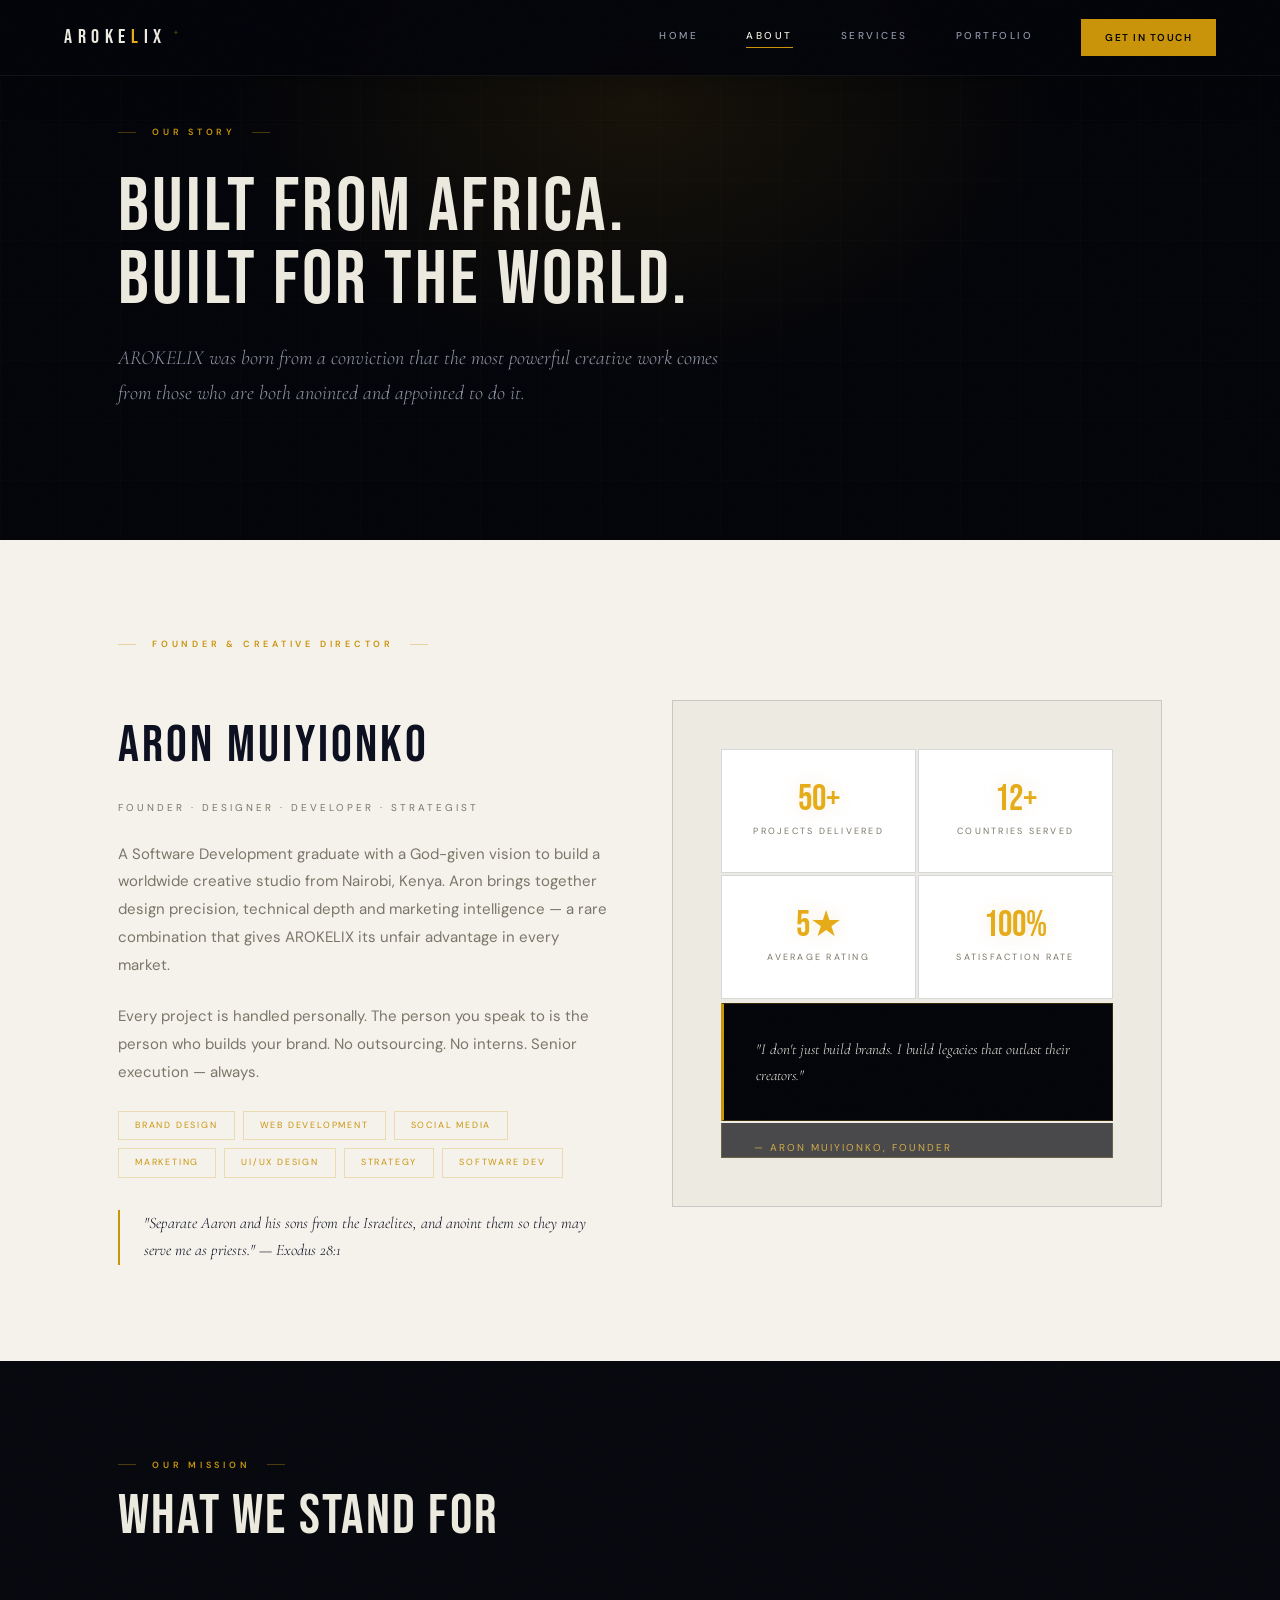
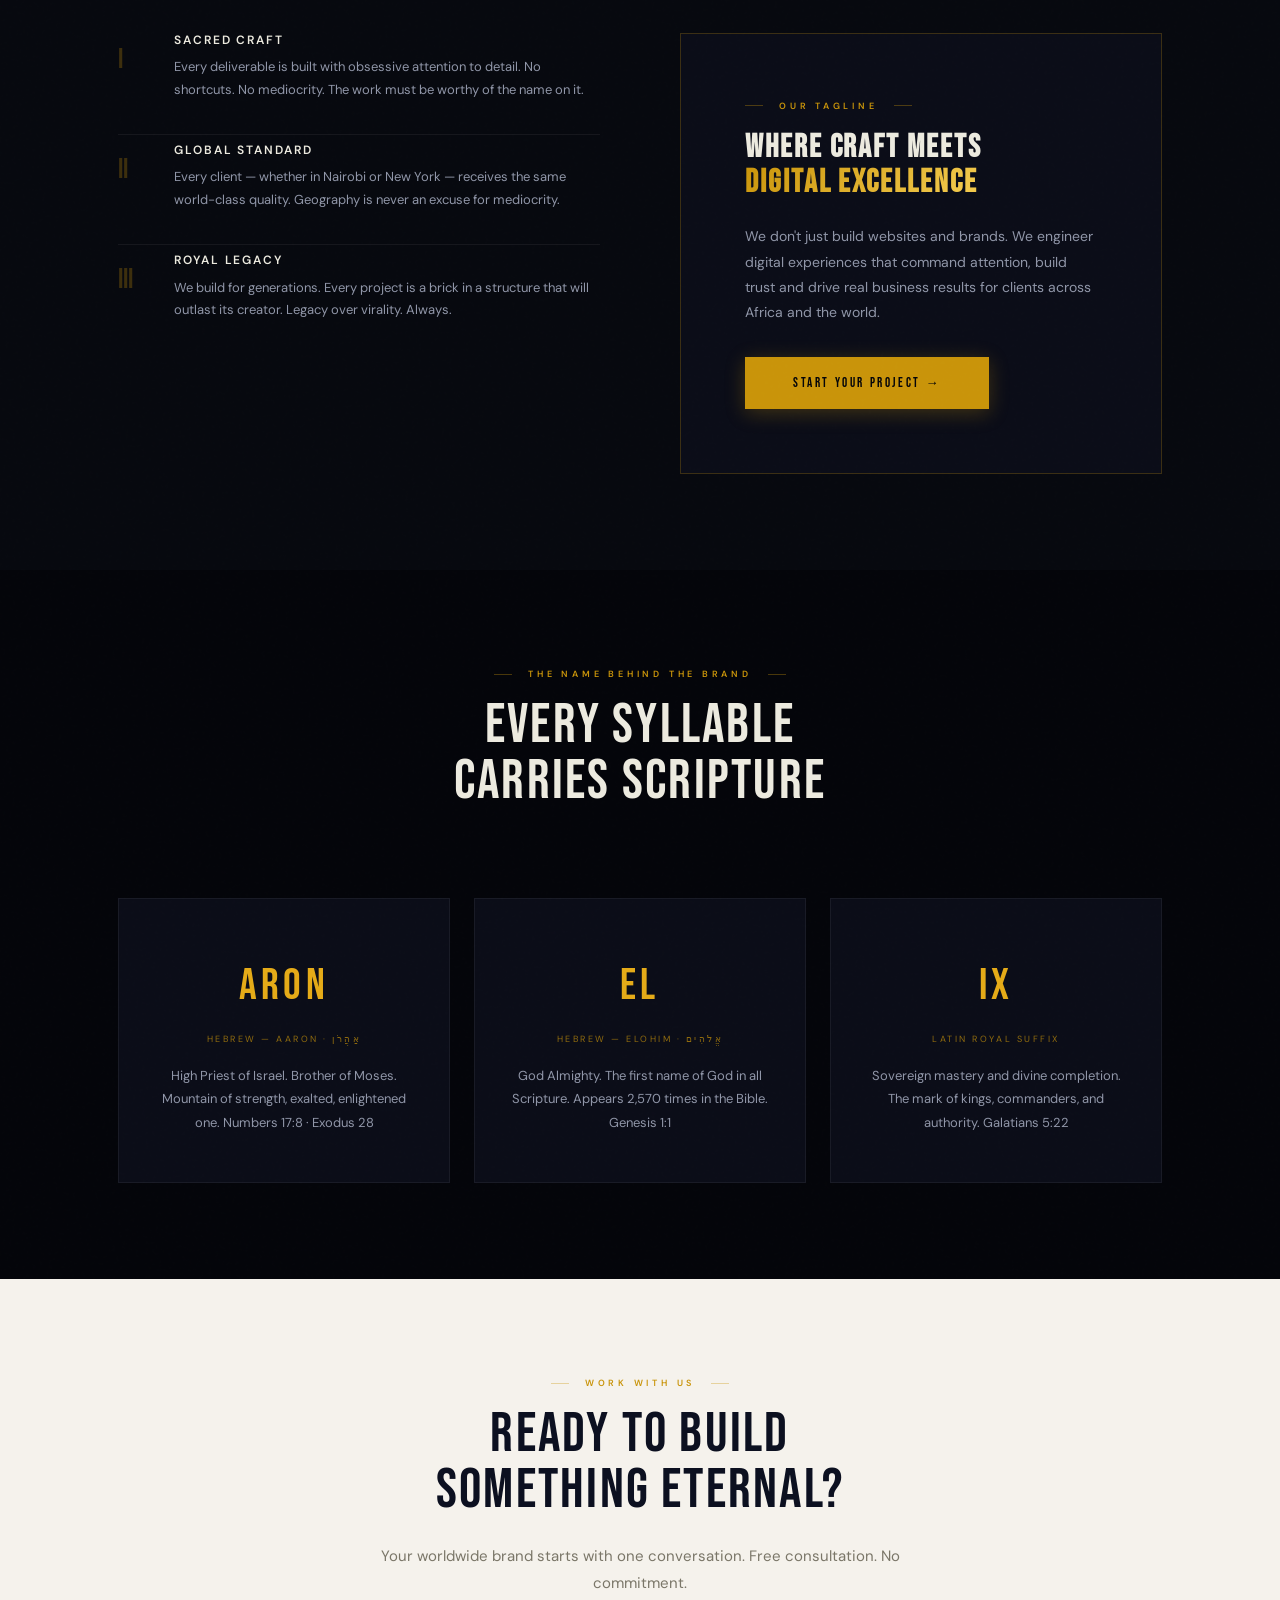
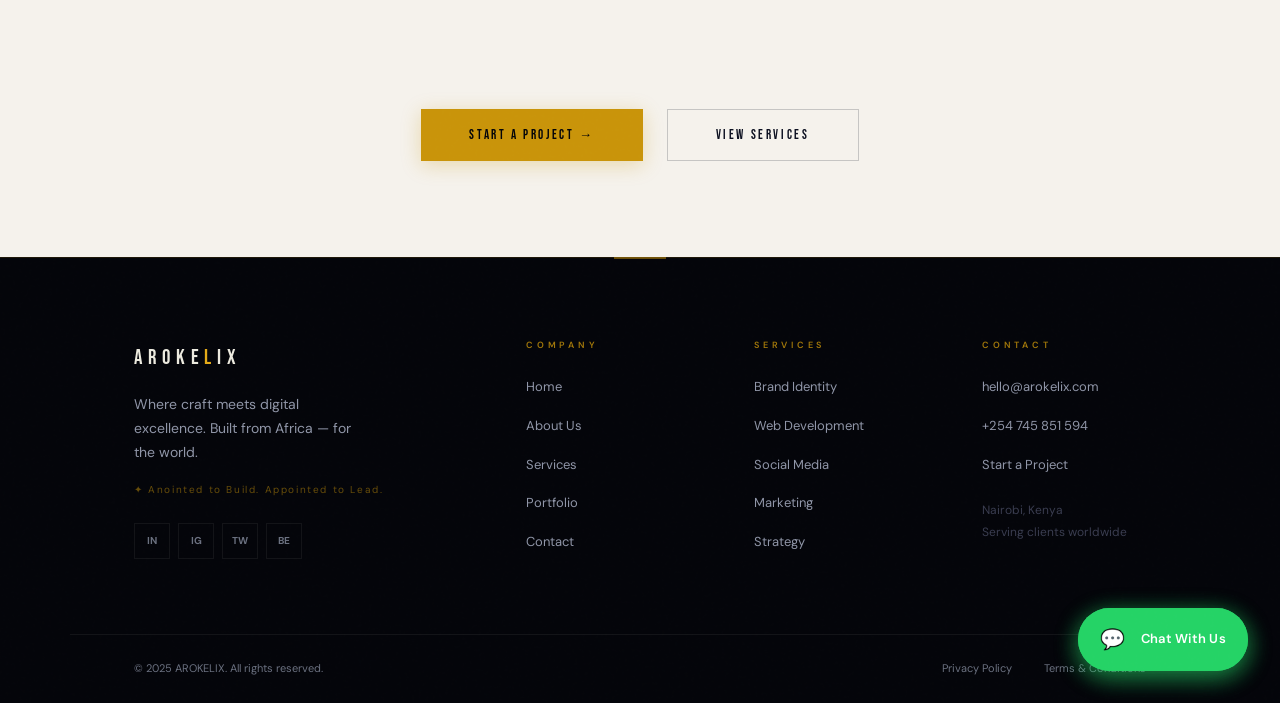
==== commit 10216a20: "premium touches" ====
--- a/about.html
+++ b/about.html
@@ -72,13 +72,27 @@
                 <blockquote class="founder-verse">"Separate Aaron and his sons from the Israelites, and anoint them so they may serve me as priests." — Exodus 28:1</blockquote>
             </div>
             <div class="founder-right">
-                <div class="founder-img-placeholder">
-                    <span>AM</span>
-                    <span>Add your photo here</span>
-                </div>
-            </div>
-        </div>
-    </div>
+                <div class="founder-stats-card">
+                    <div class="fsc-item">
+                        <span class="fsc-num">50+</span>
+                        <span class="fsc-lbl">Projects Delivered</span>
+                    </div>
+                    <div class="fsc-item">
+                        <span class="fsc-num">12+</span>
+                        <span class="fsc-lbl">Countries Served</span>
+                    </div>
+                    <div class="fsc-item">
+                        <span class="fsc-num">5★</span>
+                        <span class="fsc-lbl">Average Rating</span>
+                    </div>
+                    <div class="fsc-item">
+                        <span class="fsc-num">100%</span>
+                        <span class="fsc-lbl">Satisfaction Rate</span>
+                    </div>
+                    <blockquote class="fsc-quote">"I don't just build brands. I build legacies that outlast their creators."</blockquote>
+                    <span class="fsc-attr">— Aron Muiyionko, Founder</span>
+                </div>
+            </div>
 </section>
 
 <!-- MISSION -->
@@ -215,6 +229,12 @@
     <span class="wa-text">Chat With Us</span>
 </a>
 
+<a href="https://wa.me/254745851594?text=Hi%20AROKELIX!%20I%20would%20like%20to%20discuss%20a%20project."
+    class="wa-btn" target="_blank" rel="noopener" aria-label="Chat on WhatsApp">
+    <span class="wa-emoji">💬</span>
+    <span class="wa-text">Chat With Us</span>
+</a>
+
 <script src="js/main.js"></script>
 </body>
 </html>
--- a/css/style.css
+++ b/css/style.css
@@ -1132,4 +1132,555 @@
     .page-title { font-size: clamp(28px, 9vw, 48px); }
     .pricing-grid { gap: var(--s2); }
     .footer-top { gap: var(--s4); }
+}
+
+/* ══════════════════════════════════════
+   COMPLETE FIXES — All Issues Resolved
+══════════════════════════════════════ */
+
+/* ── FOUNDER TRUST — Fixed overflow ── */
+.founder-trust {
+    background: var(--dark2);
+    padding: var(--s6) 0;
+    border-top: 1px solid var(--bd);
+    border-bottom: 1px solid var(--bd);
+    overflow: hidden;
+}
+.founder-trust-inner {
+    display: flex;
+    align-items: flex-start;
+    gap: var(--s5);
+    max-width: 860px;
+    margin: 0 auto;
+    padding: 0 var(--s5);
+}
+.founder-avatar {
+    width: 88px; height: 88px;
+    border-radius: 50%;
+    border: 2px solid var(--bdg);
+    background: linear-gradient(135deg, var(--dark3), var(--dark4));
+    display: flex; align-items: center; justify-content: center;
+    flex-shrink: 0;
+    font-family: var(--fh); font-size: 28px;
+    color: var(--gold2); letter-spacing: 0.1em;
+}
+.founder-trust-text {
+    flex: 1;
+    min-width: 0; /* prevents overflow */
+}
+.founder-trust-name {
+    font-family: var(--fh); font-size: 22px;
+    letter-spacing: 0.08em; color: var(--ivory);
+    margin-bottom: 4px; display: block;
+}
+.founder-trust-role {
+    font-size: 10px; letter-spacing: 0.2em;
+    text-transform: uppercase; color: var(--gold);
+    opacity: 0.8; margin-bottom: var(--s2); display: block;
+}
+.founder-trust-bio {
+    font-size: 14px; color: var(--gray1);
+    line-height: 1.75; max-width: 620px;
+    /* hard cap so it never bleeds off screen */
+    word-wrap: break-word;
+    overflow-wrap: break-word;
+}
+.founder-trust-stats {
+    display: flex; gap: var(--s4); margin-top: var(--s3);
+    flex-wrap: wrap;
+}
+.fts-item { text-align: left; }
+.fts-num {
+    font-family: var(--fh); font-size: 26px;
+    color: var(--gold2); line-height: 1;
+    margin-bottom: 2px; display: block;
+}
+.fts-lbl {
+    font-size: 9px; letter-spacing: 0.28em;
+    text-transform: uppercase; color: var(--gray2); display: block;
+}
+
+/* ── SERVICES HOME — NEW CLASS ── */
+.services-home {
+    background: var(--light);
+    padding: var(--s9) 0;
+}
+.services-home .section-h2 { color: var(--text); }
+.services-home .section-p { color: var(--text3); }
+.services-home .eyebrow { color: var(--gold); }
+.services-home .svc-grid { margin-top: var(--s6); }
+
+/* ── STATS BAR — Container fix ── */
+.stats-bar {
+    background: var(--dark2);
+    padding: var(--s7) 0;
+    border-top: 1px solid var(--bd);
+    border-bottom: 1px solid var(--bd);
+}
+.stats-bar .container { max-width: 960px; }
+
+/* ── SECTION HEADER TEXT — Never overflow ── */
+.section-header { overflow: hidden; }
+.section-h2 {
+    word-wrap: break-word;
+    overflow-wrap: break-word;
+    hyphens: auto;
+}
+.page-title {
+    word-wrap: break-word;
+    overflow-wrap: break-word;
+    hyphens: auto;
+}
+
+/* ── SERVICES PAGE — How We Work ── */
+.how-we-work {
+    background: var(--dark);
+    padding: var(--s8) 0;
+}
+.how-we-work .section-h2 { color: var(--ivory); }
+.how-we-work .process-steps { margin-top: var(--s6); }
+
+/* ── SERVICES PAGE — Process section ── */
+.process {
+    background: var(--dark);
+    padding: var(--s8) 0;
+}
+.process .section-header { margin-bottom: var(--s4); }
+.process-steps {
+    display: grid;
+    grid-template-columns: repeat(5, 1fr);
+    gap: var(--s2);
+    margin-top: var(--s5);
+}
+.process-step {
+    background: var(--dark2);
+    border: 1px solid var(--bd);
+    padding: var(--s5) var(--s3);
+    text-align: center;
+    transition: all 0.4s var(--ease);
+}
+.process-step:hover {
+    background: rgba(201,148,10,0.04);
+    border-color: var(--bdg);
+    transform: translateY(-3px);
+}
+.ps-num {
+    font-family: var(--fh); font-size: 40px;
+    color: rgba(201,148,10,0.18); line-height: 1;
+    margin-bottom: var(--s2); display: block;
+    transition: color 0.3s;
+}
+.process-step:hover .ps-num { color: rgba(201,148,10,0.5); }
+.ps-title {
+    font-family: var(--fh); font-size: 17px;
+    letter-spacing: 0.08em; color: var(--ivory);
+    margin-bottom: var(--s1); display: block;
+}
+.ps-desc { font-size: 12px; color: var(--gray1); line-height: 1.7; }
+
+/* ── PRICING — Clear readable ── */
+.pricing {
+    background: var(--light);
+    padding: var(--s8) 0;
+}
+.pricing .section-h2 { color: var(--text); }
+.pricing .section-p { color: var(--text3); }
+
+/* ── PROOF SECTION ── */
+.proof { padding: var(--s9) 0; }
+.proof-layout { margin-top: var(--s6); }
+
+/* ── PORTFOLIO TEASER ── */
+.portfolio-teaser { padding: var(--s9) 0; }
+.pt-grid { margin-top: var(--s6); }
+
+/* ── TESTIMONIALS ── */
+.testimonials { padding: var(--s9) 0; }
+.testi-grid { margin-top: var(--s6); }
+
+/* ══════════════════════════════════════
+   WHATSAPP — On every page
+══════════════════════════════════════ */
+.wa-btn {
+    position: fixed;
+    bottom: var(--s4);
+    right: var(--s4);
+    z-index: 1002;
+    display: inline-flex;
+    align-items: center;
+    gap: var(--s2);
+    background: #25D366;
+    border-radius: 50px;
+    padding: 14px 22px;
+    box-shadow: 0 6px 24px rgba(37,211,102,0.4);
+    transition: all 0.35s var(--ease);
+    animation: waPulse 2.5s ease-in-out infinite;
+    white-space: nowrap;
+    text-decoration: none;
+}
+@keyframes waPulse {
+    0%, 100% { box-shadow: 0 6px 24px rgba(37,211,102,0.4); }
+    50% { box-shadow: 0 6px 40px rgba(37,211,102,0.65), 0 0 0 8px rgba(37,211,102,0.08); }
+}
+.wa-btn:hover {
+    transform: translateY(-4px);
+    box-shadow: 0 12px 36px rgba(37,211,102,0.55);
+}
+.wa-emoji { font-size: 20px; flex-shrink: 0; }
+.wa-text {
+    font-family: var(--fb); font-size: 13px;
+    font-weight: 600; color: white; letter-spacing: 0.02em;
+}
+
+/* ══════════════════════════════════════
+   WORLD CLASS PREMIUM TOUCHES
+══════════════════════════════════════ */
+
+/* ── Grain texture — cinematic depth ── */
+body::after {
+    content: '';
+    position: fixed; inset: 0;
+    pointer-events: none; z-index: 99997;
+    background-image: url("data:image/svg+xml,%3Csvg viewBox='0 0 512 512' xmlns='http://www.w3.org/2000/svg'%3E%3Cfilter id='n'%3E%3CfeTurbulence type='fractalNoise' baseFrequency='0.75' numOctaves='4' stitchTiles='stitch'/%3E%3C/filter%3E%3Crect width='100%25' height='100%25' filter='url(%23n)' opacity='0.04'/%3E%3C/svg%3E");
+    opacity: 0.18;
+    mix-blend-mode: overlay;
+}
+
+/* ── Section glow tops ── */
+.stats-bar,
+.testimonials,
+.proof,
+.why-us {
+    position: relative;
+}
+.stats-bar::before,
+.testimonials::before,
+.proof::before {
+    content: '';
+    position: absolute; top: 0; left: 50%;
+    transform: translateX(-50%);
+    width: 60%; height: 1px;
+    background: linear-gradient(to right, transparent, rgba(201,148,10,0.25), transparent);
+    pointer-events: none;
+}
+
+/* ── Hero sacred line pulse ── */
+.hero-scroll-line {
+    animation: scrollPulse 2s ease-in-out infinite;
+}
+@keyframes scrollPulse {
+    0%, 100% { opacity: 0.3; height: 36px; }
+    50% { opacity: 0.7; height: 44px; }
+}
+
+/* ── Button shine effect ── */
+.btn-gold::before {
+    content: '';
+    position: absolute; top: 0; left: -100%;
+    width: 60%; height: 100%;
+    background: linear-gradient(to right, transparent, rgba(255,255,255,0.2), transparent);
+    transition: left 0.5s ease;
+}
+.btn-gold:hover::before { left: 150%; }
+
+/* ── Gold scrollbar ── */
+::-webkit-scrollbar { width: 3px; }
+::-webkit-scrollbar-track { background: var(--black); }
+::-webkit-scrollbar-thumb {
+    background: linear-gradient(to bottom, var(--gold), var(--gold2));
+    border-radius: 2px;
+}
+
+/* ── Gold text selection ── */
+::selection { background: var(--gold); color: var(--black); }
+
+/* ── Nav logo sacred mark ── */
+.nav-logo::after {
+    content: ' ✦';
+    font-size: 7px; color: var(--gold);
+    opacity: 0.35; vertical-align: super;
+    transition: opacity 0.3s;
+}
+.nav-logo:hover::after { opacity: 1; }
+
+/* ── Stat number glow pulse ── */
+.stat-num {
+    animation: numGlow 4s ease-in-out infinite;
+}
+@keyframes numGlow {
+    0%, 100% { text-shadow: 0 0 30px rgba(201,148,10,0.15); }
+    50% { text-shadow: 0 0 50px rgba(201,148,10,0.4); }
+}
+
+/* ── Footer verse breathe ── */
+.footer-verse {
+    animation: verseFade 4s ease-in-out infinite;
+}
+@keyframes verseFade {
+    0%, 100% { opacity: 0.45; }
+    50% { opacity: 0.75; }
+}
+
+/* ── Why card lift ── */
+.why-card {
+    box-shadow: 0 2px 12px rgba(0,0,0,0.1);
+}
+.why-card:hover {
+    box-shadow: 0 24px 60px rgba(0,0,0,0.4);
+}
+
+/* ── Proof card breath ── */
+.proof-main {
+    animation: proofBreath 6s ease-in-out infinite;
+}
+@keyframes proofBreath {
+    0%, 100% { box-shadow: 0 0 0 1px rgba(201,148,10,0.22), 0 0 40px rgba(201,148,10,0.06); }
+    50% { box-shadow: 0 0 0 1px rgba(201,148,10,0.4), 0 0 60px rgba(201,148,10,0.13); }
+}
+
+/* ── Marquee pause hover ── */
+.marquee-strip:hover .marquee-inner {
+    animation-play-state: paused;
+}
+
+/* ── Service card featured glow ── */
+.svc-card-featured {
+    box-shadow: 0 0 0 1px rgba(201,148,10,0.2), 0 0 40px rgba(201,148,10,0.06);
+}
+.svc-card-featured:hover {
+    box-shadow: 0 0 0 1px rgba(201,148,10,0.4), 0 24px 60px rgba(0,0,0,0.4);
+}
+
+/* ── Focus visible gold ring ── */
+*:focus-visible {
+    outline: 2px solid var(--gold2);
+    outline-offset: 4px;
+    box-shadow: 0 0 0 4px rgba(201,148,10,0.15);
+}
+
+/* ══════════════════════════════════════
+   MOBILE FIXES — Premium experience
+══════════════════════════════════════ */
+@media (max-width: 768px) {
+
+    /* Founder trust — stacked cleanly */
+    .founder-trust-inner {
+        flex-direction: column;
+        align-items: center;
+        text-align: center;
+        gap: var(--s3);
+        padding: 0 var(--s3);
+    }
+    .founder-trust-bio {
+        font-size: 14px;
+        max-width: 100%;
+    }
+    .founder-trust-stats { justify-content: center; }
+    .fts-item { text-align: center; }
+
+    /* Why grid */
+    .why-grid { grid-template-columns: 1fr; }
+    .why-card { padding: var(--s5) var(--s4); }
+
+    /* Services home */
+    .services-home { padding: var(--s7) var(--s3); }
+    .svc-grid { grid-template-columns: 1fr; gap: var(--s2); }
+    .svc-card { padding: var(--s5) var(--s4); }
+    .svc-link { opacity: 1; }
+
+    /* Stats */
+    .stats-bar { padding: var(--s6) var(--s3); }
+    .stats-bar .container { padding: 0 var(--s3); }
+    .stats-grid { grid-template-columns: 1fr 1fr; }
+    .stat-item { padding: var(--s4) var(--s2); }
+
+    /* Results strip */
+    .results-strip { padding: var(--s5) var(--s3); }
+    .result-item { padding: 0 var(--s2); min-width: 110px; }
+    .result-div { display: none; }
+
+    /* Proof */
+    .proof { padding: var(--s7) var(--s3); }
+    .proof-layout { grid-template-columns: 1fr; }
+    .proof-main { padding: var(--s5) var(--s4); }
+    .proof-side { flex-direction: column; }
+
+    /* Portfolio teaser */
+    .portfolio-teaser { padding: var(--s7) var(--s3); }
+    .pt-grid { grid-template-columns: 1fr; }
+    .pt-card { aspect-ratio: 3/2; }
+    .pt-btn { opacity: 1; transform: translateY(0); }
+
+    /* Testimonials */
+    .testimonials { padding: var(--s7) var(--s3); }
+    .testi-grid { grid-template-columns: 1fr; gap: var(--s2); }
+    .testi-card { padding: var(--s5) var(--s4); }
+
+    /* Final CTA */
+    .final-cta { padding: var(--s8) var(--s3); }
+    .final-cta-h2 { font-size: clamp(38px, 11vw, 64px); }
+    .final-cta-btns { flex-direction: column; align-items: center; gap: var(--s2); }
+    .final-cta-btns .btn-gold,
+    .final-cta-btns .btn-outline { width: 100%; max-width: 300px; }
+    .final-cta-trust { flex-direction: column; align-items: center; gap: var(--s1); }
+    .final-cta-trust span { font-size: 10px; }
+
+    /* Process */
+    .process-steps { grid-template-columns: 1fr 1fr; gap: var(--s2); }
+    .process { padding: var(--s6) var(--s3); }
+
+    /* Pricing */
+    .pricing-grid { grid-template-columns: 1fr; gap: var(--s2); }
+    .pricing { padding: var(--s6) var(--s3); }
+
+    /* Why us */
+    .why-us { padding: var(--s7) var(--s3); }
+
+    /* WhatsApp mobile */
+    .wa-btn { padding: 12px 16px; bottom: var(--s3); right: var(--s3); }
+    .wa-text { font-size: 12px; }
+    .back-to-top { bottom: 84px; right: var(--s3); }
+
+    /* Footer */
+    .footer-top { grid-template-columns: 1fr; gap: var(--s5); padding: var(--s6) var(--s3); }
+    .footer-bottom { flex-direction: column; gap: var(--s2); text-align: center; padding: var(--s3); }
+    .footer-legal { justify-content: center; }
+}
+
+@media (max-width: 480px) {
+
+    /* Hero */
+    .hero { padding: var(--s7) var(--s2) var(--s5); }
+    .hero-h1 { font-size: clamp(32px, 10vw, 48px); }
+    .hero-subhead { font-size: 14px; }
+    .hero-value { font-size: 10px; letter-spacing: 0.15em; }
+    .hero-proof { padding: var(--s2) var(--s2); }
+    .hero-proof-item { padding: 0 var(--s1); }
+    .hero-proof-num { font-size: 18px; }
+    .hero-proof-sep { display: none; }
+    .hero-actions { gap: var(--s2); }
+    .hero-actions .btn-gold,
+    .hero-actions .btn-outline { width: 100%; max-width: 280px; }
+    .hero-note { font-size: 9px; }
+    .hero-scroll { display: none; }
+
+    /* Founder */
+    .founder-trust { padding: var(--s5) 0; }
+    .founder-trust-inner { padding: 0 var(--s2); gap: var(--s2); }
+    .founder-avatar { width: 72px; height: 72px; font-size: 22px; }
+    .founder-trust-name { font-size: 18px; }
+    .founder-trust-bio { font-size: 13px; }
+
+    /* Services */
+    .services-home { padding: var(--s6) var(--s2); }
+    .svc-card { padding: var(--s4) var(--s3); }
+    .svc-num { font-size: 32px; }
+
+    /* Stats */
+    .stats-bar { padding: var(--s5) var(--s2); }
+    .stat-item { padding: var(--s3) var(--s2); }
+    .stat-num { font-size: clamp(28px, 8vw, 42px); }
+
+    /* Why */
+    .why-us { padding: var(--s6) var(--s2); }
+    .why-card { padding: var(--s4) var(--s3); }
+    .why-h3 { font-size: 15px; }
+
+    /* Proof */
+    .proof { padding: var(--s6) var(--s2); }
+    .proof-big-num { font-size: clamp(44px, 12vw, 72px); }
+    .proof-main { padding: var(--s4) var(--s3); }
+
+    /* Portfolio teaser */
+    .portfolio-teaser { padding: var(--s6) var(--s2); }
+
+    /* Testimonials */
+    .testimonials { padding: var(--s6) var(--s2); }
+
+    /* Final CTA */
+    .final-cta { padding: var(--s7) var(--s2); }
+    .final-cta-h2 { font-size: 36px; }
+
+    /* WhatsApp collapse to circle */
+    .wa-text { display: none; }
+    .wa-btn {
+        border-radius: 50%; width: 52px; height: 52px;
+        padding: 0; justify-content: center;
+    }
+    .wa-emoji { font-size: 22px; }
+    .back-to-top { bottom: 72px; right: var(--s2); }
+
+    /* Footer */
+    .footer-top { padding: var(--s5) var(--s2); }
+    .footer-tagline { max-width: 100%; }
+
+    /* Sections padding */
+    .why-card::after { font-size: 48px; }
+}
+
+/* ── FOUNDER STATS CARD — replaces image ── */
+.founder-stats-card {
+    background: var(--light2);
+    border: 1px solid var(--bdl2);
+    padding: var(--s5);
+    display: grid;
+    grid-template-columns: 1fr 1fr;
+    gap: 2px;
+}
+.fsc-item {
+    background: white;
+    border: 1px solid var(--bdl2);
+    padding: var(--s4) var(--s3);
+    text-align: center;
+    transition: all 0.3s var(--ease);
+}
+.fsc-item:hover {
+    background: var(--light);
+    border-color: var(--bdg);
+    transform: translateY(-2px);
+}
+.fsc-num {
+    font-family: var(--fh); font-size: 36px;
+    color: var(--gold2); line-height: 1;
+    margin-bottom: 6px; display: block;
+    text-shadow: 0 0 20px rgba(201,148,10,0.2);
+}
+.fsc-lbl {
+    font-size: 9px; letter-spacing: 0.25em;
+    text-transform: uppercase; color: var(--text3); display: block;
+}
+.fsc-quote {
+    grid-column: 1 / -1;
+    background: var(--black);
+    border: 1px solid var(--bdg);
+    padding: var(--s4);
+    font-family: var(--fq); font-style: italic;
+    font-size: 15px; color: var(--ivory);
+    line-height: 1.75; margin-top: 2px;
+    border-left: 3px solid var(--gold);
+}
+.fsc-attr {
+    grid-column: 1 / -1;
+    font-size: 10px; letter-spacing: 0.2em;
+    text-transform: uppercase; color: var(--gold);
+    opacity: 0.7; padding: var(--s2) var(--s4) 0;
+    display: block; background: var(--black);
+    border: 1px solid var(--bdg); border-top: none;
+}
+
+/* ── ABOUT FOUNDER GRID — stacks cleanly ── */
+.founder-grid {
+    display: grid;
+    grid-template-columns: 1fr 1fr;
+    gap: var(--s6);
+    align-items: start;
+    margin-top: var(--s5);
+}
+@media (max-width: 900px) {
+    .founder-grid { grid-template-columns: 1fr; }
+    .founder-stats-card { max-width: 480px; }
+}
+@media (max-width: 480px) {
+    .founder-stats-card { grid-template-columns: 1fr 1fr; }
+    .fsc-num { font-size: 28px; }
 }
